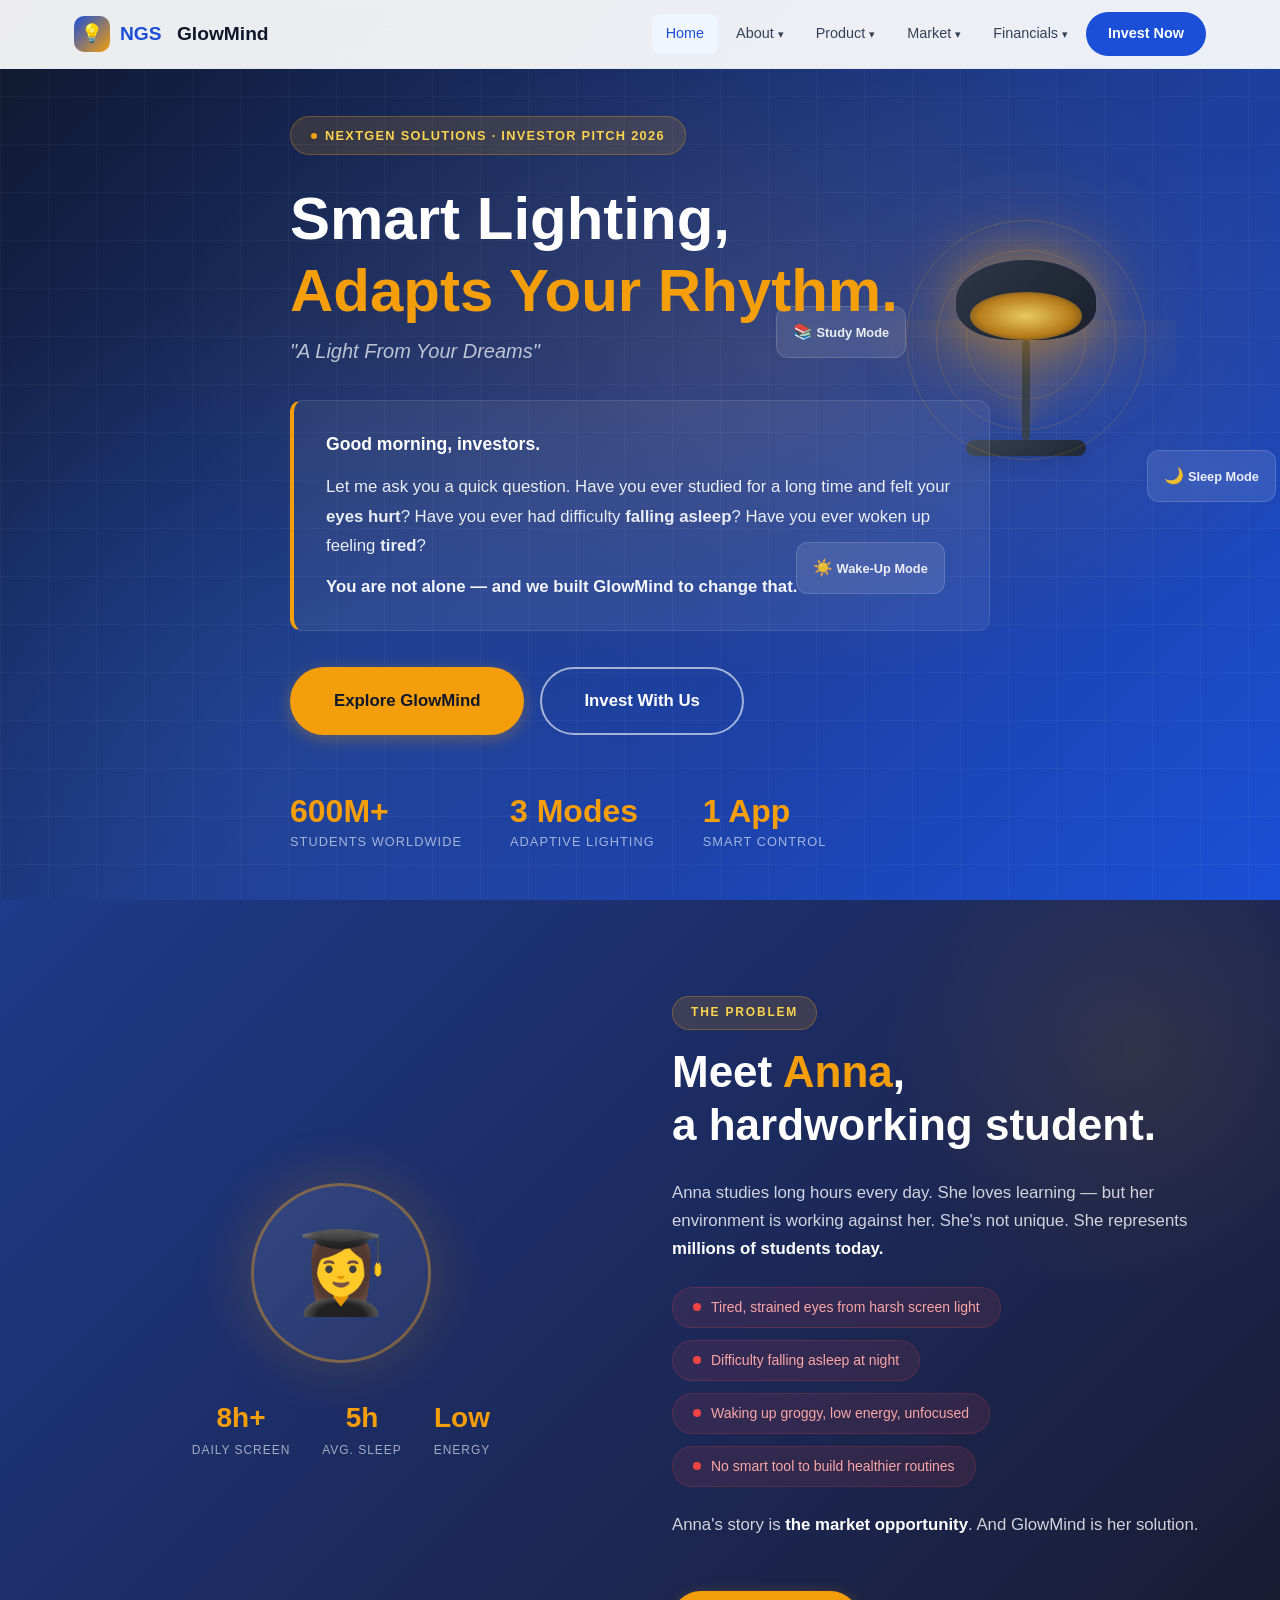
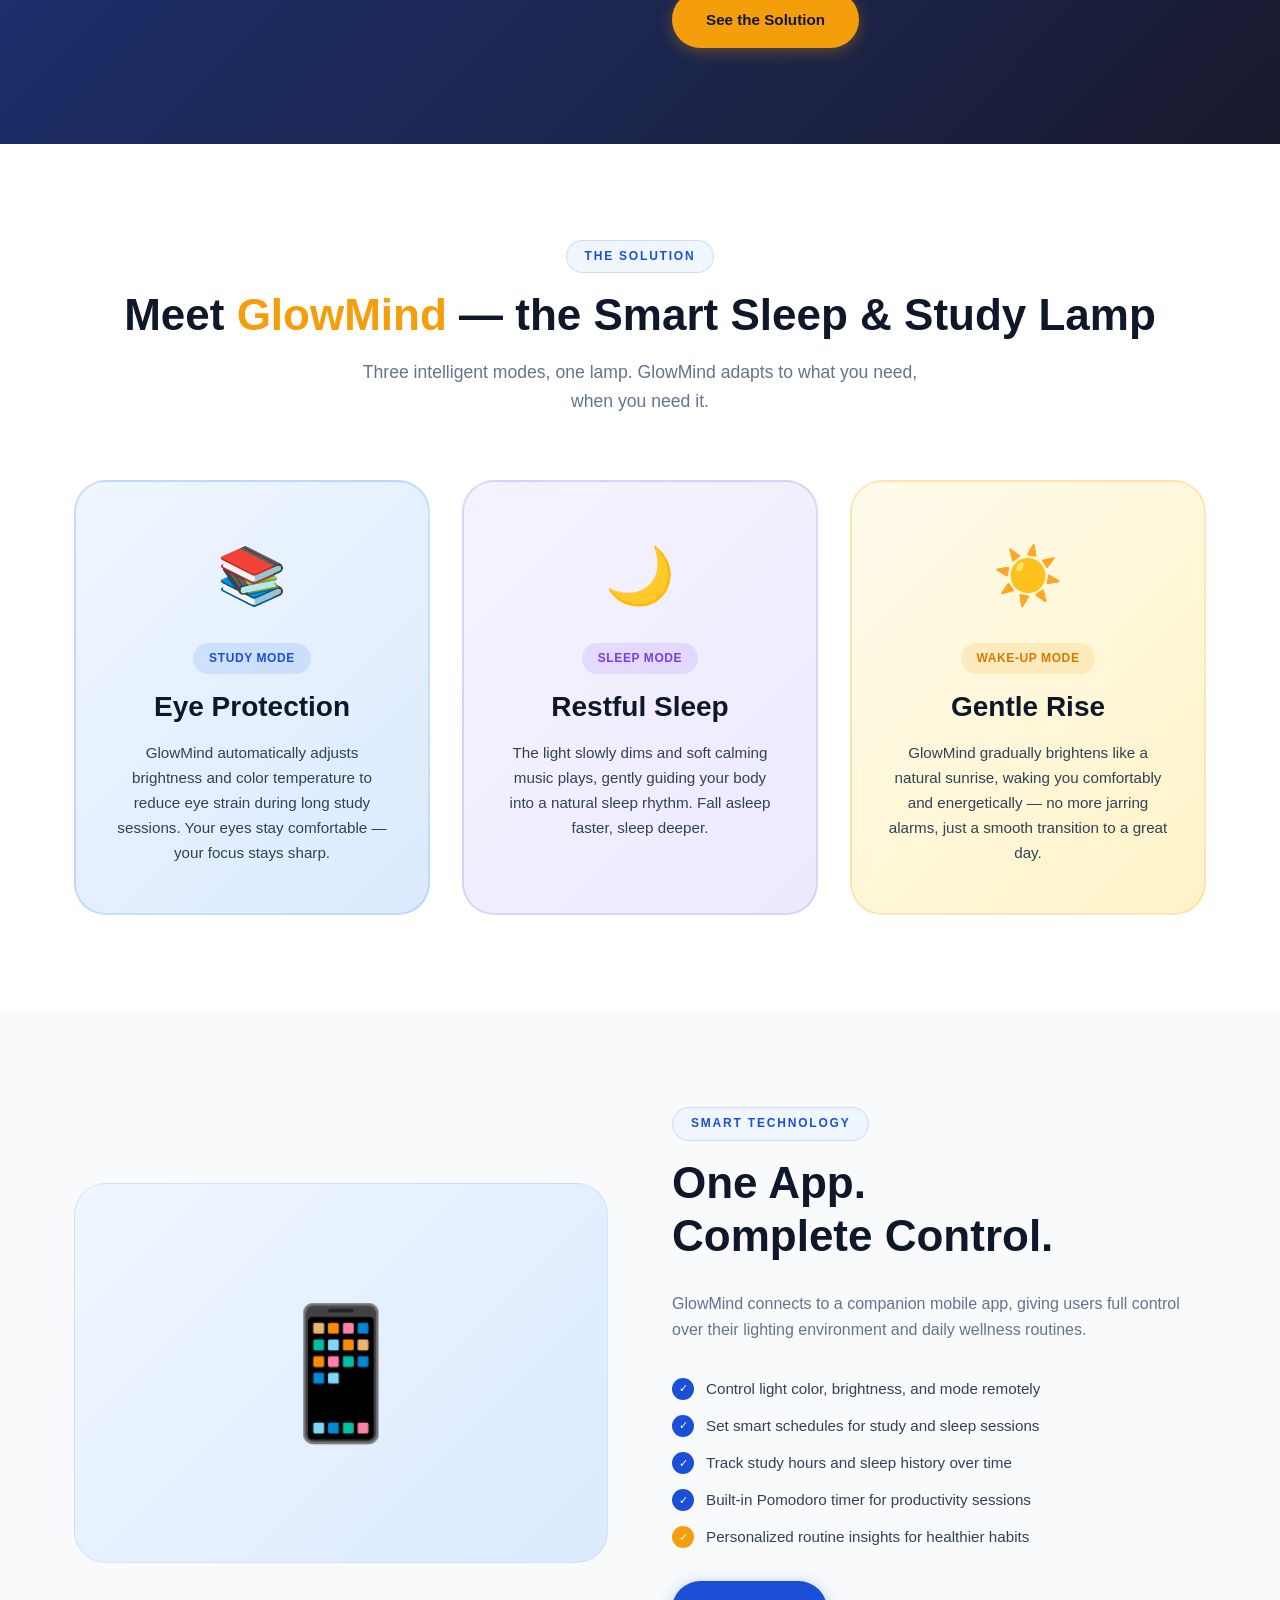
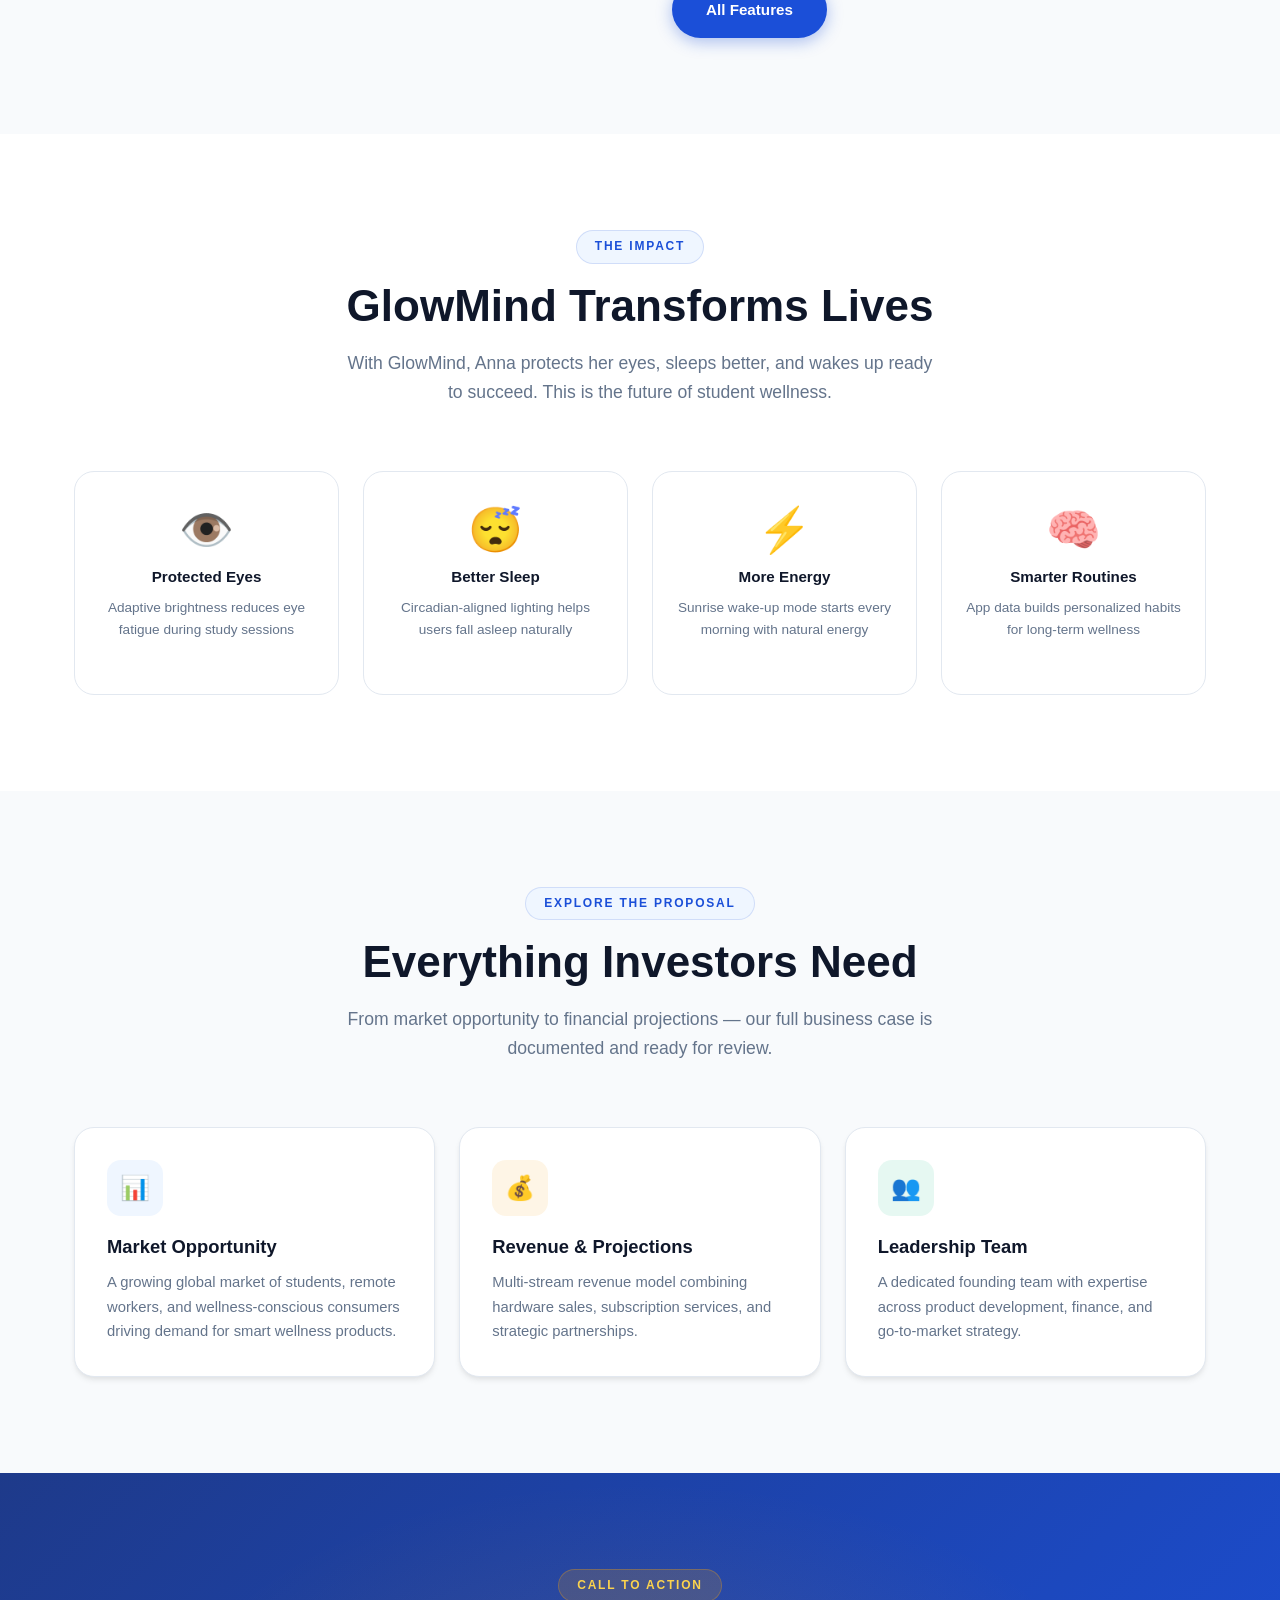
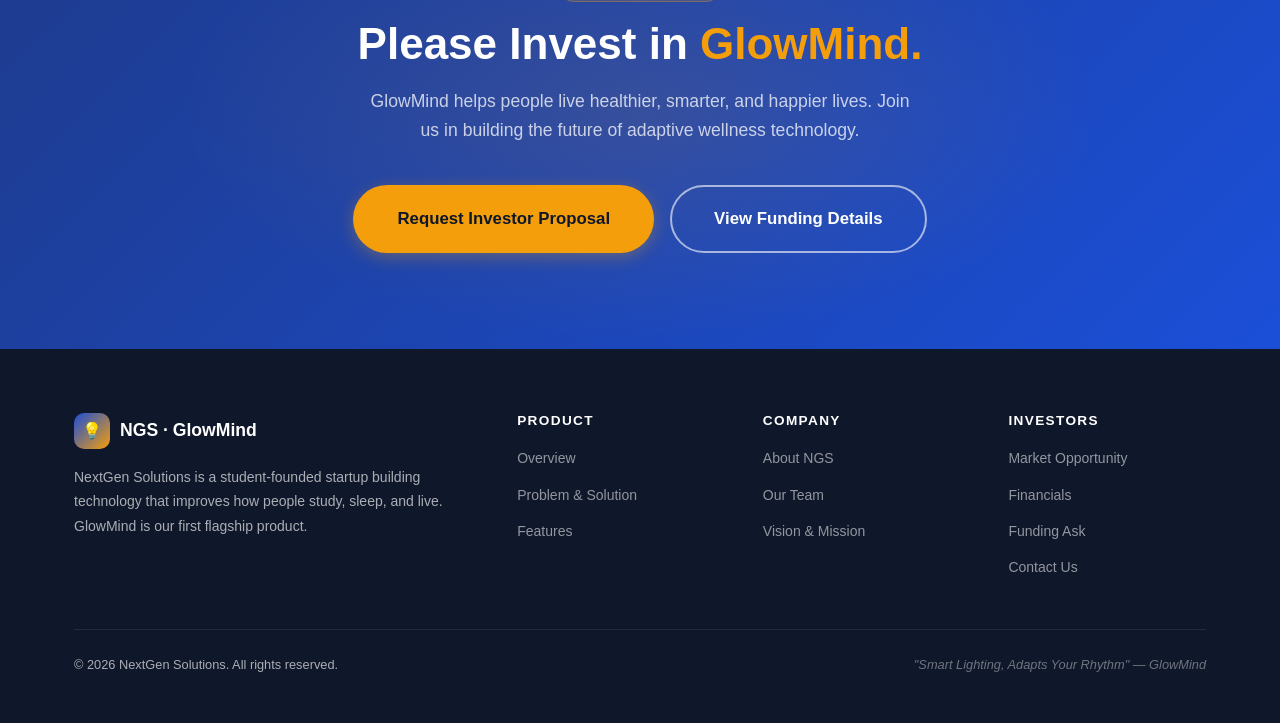
==== index.html @ 630b7460 "Initial commit: GlowMind investor proposal website Multi-page static website for NextGen Solutions' " ====
<!DOCTYPE html>
<html lang="en">
<head>
  <meta charset="UTF-8" />
  <meta name="viewport" content="width=device-width, initial-scale=1.0" />
  <title>GLOWMIND – Smart Sleep &amp; Study Lamp | NextGen Solutions</title>
  <meta name="description" content="GlowMind is an AI-adaptive smart lamp that protects eyes, improves sleep, and builds healthier daily routines. A NextGen Solutions product." />
  <link rel="stylesheet" href="assets/css/styles.css" />
</head>
<body>

<!-- ── NAVIGATION ── -->
<nav class="nav">
  <div class="nav-inner">
    <a href="index.html" class="nav-logo">
      <div class="logo-icon">💡</div>
      <span>NGS</span> &nbsp;GlowMind
    </a>
    <ul class="nav-menu">
      <li class="nav-item"><a href="index.html" class="nav-link active">Home</a></li>
      <li class="nav-item">
        <a href="about.html" class="nav-link" data-dropdown="true">About <span class="chevron">▾</span></a>
        <div class="dropdown">
          <a href="about.html">Company Overview</a>
          <a href="about/team.html">Our Team</a>
          <a href="about/vision-mission.html">Vision &amp; Mission</a>
        </div>
      </li>
      <li class="nav-item">
        <a href="product.html" class="nav-link" data-dropdown="true">Product <span class="chevron">▾</span></a>
        <div class="dropdown">
          <a href="product.html">Product Overview</a>
          <a href="product/problem-solution.html">Problem &amp; Solution</a>
          <a href="product/features.html">Features</a>
        </div>
      </li>
      <li class="nav-item">
        <a href="market.html" class="nav-link" data-dropdown="true">Market <span class="chevron">▾</span></a>
        <div class="dropdown">
          <a href="market.html">Market Opportunity</a>
          <a href="market/customers.html">Target Customers</a>
          <a href="market/competition.html">Competition</a>
        </div>
      </li>
      <li class="nav-item">
        <a href="financials.html" class="nav-link" data-dropdown="true">Financials <span class="chevron">▾</span></a>
        <div class="dropdown">
          <a href="financials.html">Revenue &amp; Projections</a>
          <a href="financials/traction.html">Traction</a>
          <a href="financials/funding.html">Funding Ask</a>
        </div>
      </li>
      <li class="nav-item"><a href="contact.html" class="nav-link nav-cta">Invest Now</a></li>
    </ul>
    <div class="nav-toggle" aria-label="Toggle menu">
      <span></span><span></span><span></span>
    </div>
  </div>
</nav>

<!-- ── HERO ── -->
<section class="hero">
  <div class="hero-grid"></div>
  <div class="container hero-inner">
    <div class="hero-content">
      <div class="hero-eyebrow">
        <span class="dot"></span>
        NextGen Solutions · Investor Pitch 2026
      </div>
      <h1>Smart Lighting,<br /><span class="tagline-accent">Adapts Your Rhythm.</span></h1>
      <p class="tagline">"A Light From Your Dreams"</p>

      <div class="hero-speech animate-fade-up delay-1">
        <p class="question">Good morning, investors.</p>
        <p>Let me ask you a quick question. Have you ever studied for a long time and felt your <strong>eyes hurt</strong>? Have you ever had difficulty <strong>falling asleep</strong>? Have you ever woken up feeling <strong>tired</strong>?</p>
        <p style="margin-bottom:0;font-weight:600;color:rgba(255,255,255,.95);">You are not alone — and we built GlowMind to change that.</p>
      </div>

      <div class="hero-cta animate-fade-up delay-2">
        <a href="product.html" class="btn btn-accent btn-lg">Explore GlowMind</a>
        <a href="contact.html" class="btn btn-outline-white btn-lg">Invest With Us</a>
      </div>

      <div class="hero-stats animate-fade-up delay-3">
        <div class="hero-stat">
          <div class="number" data-count="600" data-suffix="M+">0</div>
          <div class="label">Students Worldwide</div>
        </div>
        <div class="hero-stat">
          <div class="number" data-count="3" data-suffix=" Modes">0</div>
          <div class="label">Adaptive Lighting</div>
        </div>
        <div class="hero-stat">
          <div class="number" data-count="1" data-suffix=" App">0</div>
          <div class="label">Smart Control</div>
        </div>
      </div>
    </div>
  </div>

  <!-- Lamp Visual -->
  <div class="hero-lamp">
    <div class="lamp-visual">
      <div class="lamp-rings">
        <div class="ring"></div>
        <div class="ring"></div>
        <div class="ring"></div>
      </div>
      <div class="lamp-head"></div>
      <div class="lamp-glow"></div>
      <div class="lamp-arm"></div>
      <div class="lamp-base"></div>
    </div>
    <div class="lamp-badge b1"><span class="icon">📚</span> Study Mode</div>
    <div class="lamp-badge b2"><span class="icon">🌙</span> Sleep Mode</div>
    <div class="lamp-badge b3"><span class="icon">☀️</span> Wake-Up Mode</div>
  </div>
</section>

<!-- ── MEET ANNA ── -->
<section class="anna-section">
  <div class="container">
    <div class="anna-grid">
      <div class="anna-avatar reveal">
        <div class="avatar-circle">👩‍🎓</div>
        <div class="avatar-stats">
          <div class="avatar-stat"><div class="val">8h+</div><div class="lbl">Daily Screen</div></div>
          <div class="avatar-stat"><div class="val">5h</div><div class="lbl">Avg. Sleep</div></div>
          <div class="avatar-stat"><div class="val">Low</div><div class="lbl">Energy</div></div>
        </div>
      </div>
      <div class="anna-story reveal delay-1">
        <div class="section-header" style="text-align:left;margin-bottom:28px;">
          <div class="eyebrow" style="background:rgba(245,158,11,.15);border-color:rgba(245,158,11,.3);color:#FCD34D;">The Problem</div>
          <h2 style="color:white;">Meet <span style="color:var(--accent)">Anna</span>,<br />a hardworking student.</h2>
        </div>
        <p>Anna studies long hours every day. She loves learning — but her environment is working against her. She's not unique. She represents <strong style="color:white;">millions of students today.</strong></p>
        <div class="anna-pain">
          <div class="pain-tag"><span class="dot"></span> Tired, strained eyes from harsh screen light</div>
          <div class="pain-tag"><span class="dot"></span> Difficulty falling asleep at night</div>
          <div class="pain-tag"><span class="dot"></span> Waking up groggy, low energy, unfocused</div>
          <div class="pain-tag"><span class="dot"></span> No smart tool to build healthier routines</div>
        </div>
        <p style="margin-top:20px;">Anna's story is <strong style="color:white;">the market opportunity</strong>. And GlowMind is her solution.</p>
        <a href="product/problem-solution.html" class="btn btn-accent mt-8">See the Solution</a>
      </div>
    </div>
  </div>
</section>

<!-- ── SOLUTION ── -->
<section class="section">
  <div class="container">
    <div class="section-header reveal">
      <div class="eyebrow">The Solution</div>
      <h2>Meet <span class="text-accent">GlowMind</span> — the Smart Sleep &amp; Study Lamp</h2>
      <p>Three intelligent modes, one lamp. GlowMind adapts to what you need, when you need it.</p>
    </div>
    <div class="modes-grid">
      <div class="mode-card study reveal">
        <span class="mode-icon">📚</span>
        <div class="mode-badge">Study Mode</div>
        <h3>Eye Protection</h3>
        <p>GlowMind automatically adjusts brightness and color temperature to reduce eye strain during long study sessions. Your eyes stay comfortable — your focus stays sharp.</p>
      </div>
      <div class="mode-card sleep reveal delay-1">
        <span class="mode-icon">🌙</span>
        <div class="mode-badge">Sleep Mode</div>
        <h3>Restful Sleep</h3>
        <p>The light slowly dims and soft calming music plays, gently guiding your body into a natural sleep rhythm. Fall asleep faster, sleep deeper.</p>
      </div>
      <div class="mode-card wakeup reveal delay-2">
        <span class="mode-icon">☀️</span>
        <div class="mode-badge">Wake-Up Mode</div>
        <h3>Gentle Rise</h3>
        <p>GlowMind gradually brightens like a natural sunrise, waking you comfortably and energetically — no more jarring alarms, just a smooth transition to a great day.</p>
      </div>
    </div>
  </div>
</section>

<!-- ── TECHNOLOGY ── -->
<section class="section section-alt">
  <div class="container">
    <div class="two-col">
      <div class="two-col-visual reveal">📱</div>
      <div class="two-col-content reveal delay-1">
        <div class="section-header" style="text-align:left;margin-bottom:28px;">
          <div class="eyebrow">Smart Technology</div>
          <h2>One App.<br />Complete Control.</h2>
        </div>
        <p>GlowMind connects to a companion mobile app, giving users full control over their lighting environment and daily wellness routines.</p>
        <div class="checklist mt-8">
          <div class="checklist-item"><div class="ci-icon">✓</div><span>Control light color, brightness, and mode remotely</span></div>
          <div class="checklist-item"><div class="ci-icon">✓</div><span>Set smart schedules for study and sleep sessions</span></div>
          <div class="checklist-item"><div class="ci-icon">✓</div><span>Track study hours and sleep history over time</span></div>
          <div class="checklist-item"><div class="ci-icon">✓</div><span>Built-in Pomodoro timer for productivity sessions</span></div>
          <div class="checklist-item accent"><div class="ci-icon">✓</div><span>Personalized routine insights for healthier habits</span></div>
        </div>
        <a href="product/features.html" class="btn btn-primary mt-8">All Features</a>
      </div>
    </div>
  </div>
</section>

<!-- ── IMPACT ── -->
<section class="section">
  <div class="container">
    <div class="section-header reveal">
      <div class="eyebrow">The Impact</div>
      <h2>GlowMind Transforms Lives</h2>
      <p>With GlowMind, Anna protects her eyes, sleeps better, and wakes up ready to succeed. This is the future of student wellness.</p>
    </div>
    <div class="stats-row">
      <div class="stat-box reveal">
        <div class="number accent">👁️</div>
        <div class="label" style="font-size:.95rem;font-weight:600;color:var(--dark);margin-top:12px;">Protected Eyes</div>
        <p style="font-size:.85rem;color:var(--text-light);margin-top:8px;">Adaptive brightness reduces eye fatigue during study sessions</p>
      </div>
      <div class="stat-box reveal delay-1">
        <div class="number accent">😴</div>
        <div class="label" style="font-size:.95rem;font-weight:600;color:var(--dark);margin-top:12px;">Better Sleep</div>
        <p style="font-size:.85rem;color:var(--text-light);margin-top:8px;">Circadian-aligned lighting helps users fall asleep naturally</p>
      </div>
      <div class="stat-box reveal delay-2">
        <div class="number accent">⚡</div>
        <div class="label" style="font-size:.95rem;font-weight:600;color:var(--dark);margin-top:12px;">More Energy</div>
        <p style="font-size:.85rem;color:var(--text-light);margin-top:8px;">Sunrise wake-up mode starts every morning with natural energy</p>
      </div>
      <div class="stat-box reveal delay-3">
        <div class="number accent">🧠</div>
        <div class="label" style="font-size:.95rem;font-weight:600;color:var(--dark);margin-top:12px;">Smarter Routines</div>
        <p style="font-size:.85rem;color:var(--text-light);margin-top:8px;">App data builds personalized habits for long-term wellness</p>
      </div>
    </div>
  </div>
</section>

<!-- ── QUICK LINKS ── -->
<section class="section section-alt">
  <div class="container">
    <div class="section-header reveal">
      <div class="eyebrow">Explore the Proposal</div>
      <h2>Everything Investors Need</h2>
      <p>From market opportunity to financial projections — our full business case is documented and ready for review.</p>
    </div>
    <div class="card-grid card-grid-3">
      <a href="market.html" class="card reveal" style="cursor:pointer;">
        <div class="card-icon blue">📊</div>
        <h3>Market Opportunity</h3>
        <p>A growing global market of students, remote workers, and wellness-conscious consumers driving demand for smart wellness products.</p>
      </a>
      <a href="financials.html" class="card reveal delay-1" style="cursor:pointer;">
        <div class="card-icon yellow">💰</div>
        <h3>Revenue &amp; Projections</h3>
        <p>Multi-stream revenue model combining hardware sales, subscription services, and strategic partnerships.</p>
      </a>
      <a href="about/team.html" class="card reveal delay-2" style="cursor:pointer;">
        <div class="card-icon green">👥</div>
        <h3>Leadership Team</h3>
        <p>A dedicated founding team with expertise across product development, finance, and go-to-market strategy.</p>
      </a>
    </div>
  </div>
</section>

<!-- ── CTA ── -->
<section class="cta-section">
  <div class="container">
    <div class="section-header" style="margin-bottom:40px;">
      <div class="eyebrow" style="background:rgba(245,158,11,.15);border-color:rgba(245,158,11,.3);color:#FCD34D;">Call to Action</div>
      <h2>Please Invest in <span style="color:var(--accent)">GlowMind.</span></h2>
      <p>GlowMind helps people live healthier, smarter, and happier lives. Join us in building the future of adaptive wellness technology.</p>
    </div>
    <div class="cta-buttons">
      <a href="contact.html" class="btn btn-accent btn-lg">Request Investor Proposal</a>
      <a href="financials/funding.html" class="btn btn-outline-white btn-lg">View Funding Details</a>
    </div>
  </div>
</section>

<!-- ── FOOTER ── -->
<footer class="footer">
  <div class="container">
    <div class="footer-grid">
      <div class="footer-brand">
        <div class="logo">
          <div class="logo-icon">💡</div>
          <div class="logo-text">NGS · GlowMind</div>
        </div>
        <p>NextGen Solutions is a student-founded startup building technology that improves how people study, sleep, and live. GlowMind is our first flagship product.</p>
      </div>
      <div class="footer-col">
        <h5>Product</h5>
        <ul>
          <li><a href="product.html">Overview</a></li>
          <li><a href="product/problem-solution.html">Problem &amp; Solution</a></li>
          <li><a href="product/features.html">Features</a></li>
        </ul>
      </div>
      <div class="footer-col">
        <h5>Company</h5>
        <ul>
          <li><a href="about.html">About NGS</a></li>
          <li><a href="about/team.html">Our Team</a></li>
          <li><a href="about/vision-mission.html">Vision &amp; Mission</a></li>
        </ul>
      </div>
      <div class="footer-col">
        <h5>Investors</h5>
        <ul>
          <li><a href="market.html">Market Opportunity</a></li>
          <li><a href="financials.html">Financials</a></li>
          <li><a href="financials/funding.html">Funding Ask</a></li>
          <li><a href="contact.html">Contact Us</a></li>
        </ul>
      </div>
    </div>
    <div class="footer-bottom">
      <p>&copy; 2026 NextGen Solutions. All rights reserved.</p>
      <p class="footer-tagline">"Smart Lighting, Adapts Your Rhythm" — GlowMind</p>
    </div>
  </div>
</footer>

<script src="assets/js/script.js"></script>
</body>
</html>
---- assets/css/styles.css ----
:root {
  --primary: #1B4FD8;
  --primary-light: #3B82F6;
  --primary-dark: #1e3a8a;
  --accent: #F59E0B;
  --accent-light: #FCD34D;
  --accent-dark: #D97706;
  --dark: #0F172A;
  --text: #334155;
  --text-light: #64748B;
  --bg: #F8FAFC;
  --bg-alt: #EFF6FF;
  --white: #FFFFFF;
  --border: #E2E8F0;
  --shadow: 0 4px 6px -1px rgba(0,0,0,.08), 0 2px 4px -1px rgba(0,0,0,.04);
  --shadow-md: 0 8px 16px -4px rgba(0,0,0,.1), 0 4px 8px -2px rgba(0,0,0,.06);
  --shadow-lg: 0 16px 32px -8px rgba(0,0,0,.12), 0 8px 16px -4px rgba(0,0,0,.06);
  --shadow-xl: 0 24px 48px -12px rgba(27,79,216,.25);
  --radius: 12px;
  --radius-lg: 20px;
  --radius-xl: 32px;
  --transition: all 0.3s cubic-bezier(0.4, 0, 0.2, 1);
}

*, *::before, *::after { margin: 0; padding: 0; box-sizing: border-box; }
html { scroll-behavior: smooth; font-size: 16px; }
body {
  font-family: -apple-system, BlinkMacSystemFont, 'Segoe UI', Roboto, Oxygen, Ubuntu, Cantarell, sans-serif;
  color: var(--text);
  background: var(--white);
  line-height: 1.65;
  overflow-x: hidden;
}

h1, h2, h3, h4, h5 { color: var(--dark); line-height: 1.2; font-weight: 700; }
h1 { font-size: clamp(2.2rem, 5vw, 3.75rem); }
h2 { font-size: clamp(1.75rem, 3.5vw, 2.75rem); }
h3 { font-size: clamp(1.25rem, 2.5vw, 1.75rem); }
h4 { font-size: 1.15rem; font-weight: 600; }
p { margin-bottom: 1rem; }
a { text-decoration: none; color: var(--primary); transition: var(--transition); }
a:hover { color: var(--accent-dark); }
img { max-width: 100%; display: block; }
ul { list-style: none; }

/* ── UTILITIES ── */
.container { max-width: 1180px; margin: 0 auto; padding: 0 24px; }
.section { padding: 96px 0; }
.section-sm { padding: 64px 0; }
.section-alt { background: var(--bg); }
.section-dark { background: var(--primary-dark); color: var(--white); }
.section-dark h2, .section-dark h3, .section-dark h4 { color: var(--white); }
.section-dark p { color: rgba(255,255,255,.8); }
.text-center { text-align: center; }
.text-primary { color: var(--primary); }
.text-accent { color: var(--accent); }
.text-white { color: var(--white) !important; }
.mb-0 { margin-bottom: 0 !important; }
.mb-2 { margin-bottom: .5rem; }
.mb-4 { margin-bottom: 1rem; }
.mb-8 { margin-bottom: 2rem; }
.mt-4 { margin-top: 1rem; }
.mt-8 { margin-top: 2rem; }
.font-bold { font-weight: 700; }
.highlight { color: var(--accent); font-weight: 700; }
.highlight-primary { color: var(--primary); font-weight: 700; }

/* ── SECTION HEADER ── */
.section-header { text-align: center; margin-bottom: 64px; }
.section-header .eyebrow {
  display: inline-block;
  font-size: .75rem;
  font-weight: 700;
  letter-spacing: .15em;
  text-transform: uppercase;
  color: var(--primary);
  background: var(--bg-alt);
  border: 1px solid rgba(27,79,216,.15);
  padding: 6px 18px;
  border-radius: 100px;
  margin-bottom: 16px;
}
.section-header h2 { margin-bottom: 16px; }
.section-header p { font-size: 1.1rem; color: var(--text-light); max-width: 600px; margin: 0 auto; }

/* ── NAV ── */
.nav {
  position: fixed; top: 0; left: 0; right: 0; z-index: 1000;
  background: rgba(255,255,255,.92);
  backdrop-filter: blur(16px);
  -webkit-backdrop-filter: blur(16px);
  border-bottom: 1px solid var(--border);
  transition: var(--transition);
}
.nav.scrolled { box-shadow: var(--shadow-md); }
.nav-inner {
  display: flex;
  align-items: center;
  justify-content: space-between;
  height: 68px;
  max-width: 1180px;
  margin: 0 auto;
  padding: 0 24px;
}
.nav-logo {
  display: flex;
  align-items: center;
  gap: 10px;
  font-weight: 800;
  font-size: 1.2rem;
  color: var(--dark);
}
.nav-logo .logo-icon {
  width: 36px; height: 36px;
  background: linear-gradient(135deg, var(--primary) 0%, var(--accent) 100%);
  border-radius: 10px;
  display: flex; align-items: center; justify-content: center;
  font-size: 1.1rem;
  color: white;
}
.nav-logo span { color: var(--primary); }
.nav-menu { display: flex; align-items: center; gap: 4px; }
.nav-item { position: relative; }
.nav-link {
  display: flex; align-items: center; gap: 4px;
  padding: 8px 14px;
  border-radius: 8px;
  font-size: .9rem;
  font-weight: 500;
  color: var(--text);
  transition: var(--transition);
  white-space: nowrap;
}
.nav-link:hover, .nav-link.active { background: var(--bg-alt); color: var(--primary); }
.nav-link .chevron { font-size: .7rem; transition: var(--transition); }
.nav-item:hover .chevron { transform: rotate(180deg); }
.dropdown {
  position: absolute;
  top: calc(100% + 8px);
  left: 0;
  background: var(--white);
  border: 1px solid var(--border);
  border-radius: var(--radius);
  box-shadow: var(--shadow-lg);
  min-width: 200px;
  opacity: 0;
  visibility: hidden;
  transform: translateY(-8px);
  transition: var(--transition);
  overflow: hidden;
}
.nav-item:hover .dropdown { opacity: 1; visibility: visible; transform: translateY(0); }
.dropdown a {
  display: block;
  padding: 11px 18px;
  font-size: .875rem;
  font-weight: 500;
  color: var(--text);
  border-bottom: 1px solid var(--border);
  transition: var(--transition);
}
.dropdown a:last-child { border-bottom: none; }
.dropdown a:hover { background: var(--bg-alt); color: var(--primary); padding-left: 24px; }
.nav-cta {
  background: var(--primary);
  color: var(--white) !important;
  border-radius: 100px;
  padding: 10px 22px !important;
  font-weight: 600 !important;
}
.nav-cta:hover { background: var(--primary-dark) !important; color: var(--white) !important; }
.nav-toggle { display: none; flex-direction: column; gap: 5px; cursor: pointer; padding: 4px; }
.nav-toggle span { display: block; width: 24px; height: 2px; background: var(--dark); border-radius: 2px; transition: var(--transition); }

/* ── BUTTONS ── */
.btn {
  display: inline-flex; align-items: center; gap: 8px;
  padding: 14px 32px;
  border-radius: 100px;
  font-size: .95rem;
  font-weight: 600;
  cursor: pointer;
  border: 2px solid transparent;
  transition: var(--transition);
  white-space: nowrap;
}
.btn-primary {
  background: var(--primary); color: var(--white);
  box-shadow: 0 4px 16px rgba(27,79,216,.35);
}
.btn-primary:hover { background: var(--primary-dark); color: var(--white); transform: translateY(-2px); box-shadow: 0 8px 24px rgba(27,79,216,.45); }
.btn-accent {
  background: var(--accent); color: var(--dark);
  box-shadow: 0 4px 16px rgba(245,158,11,.3);
}
.btn-accent:hover { background: var(--accent-dark); color: var(--white); transform: translateY(-2px); box-shadow: 0 8px 24px rgba(245,158,11,.4); }
.btn-outline {
  background: transparent; color: var(--primary);
  border-color: var(--primary);
}
.btn-outline:hover { background: var(--primary); color: var(--white); transform: translateY(-2px); }
.btn-outline-white {
  background: transparent; color: var(--white);
  border-color: rgba(255,255,255,.6);
}
.btn-outline-white:hover { background: rgba(255,255,255,.1); color: var(--white); border-color: var(--white); }
.btn-lg { padding: 18px 42px; font-size: 1.05rem; }
.btn-sm { padding: 10px 22px; font-size: .85rem; }

/* ── HERO ── */
.hero {
  min-height: 100vh;
  display: flex; align-items: center;
  background: linear-gradient(135deg, #0F172A 0%, #1e3a8a 50%, #1B4FD8 100%);
  position: relative;
  overflow: hidden;
  padding-top: 68px;
}
.hero::before {
  content: '';
  position: absolute; inset: 0;
  background: radial-gradient(ellipse 80% 60% at 60% 40%, rgba(245,158,11,.12) 0%, transparent 60%),
              radial-gradient(ellipse 60% 80% at 20% 80%, rgba(59,130,246,.15) 0%, transparent 60%);
}
.hero-grid { position: absolute; inset: 0; background-image: linear-gradient(rgba(255,255,255,.03) 1px, transparent 1px), linear-gradient(90deg, rgba(255,255,255,.03) 1px, transparent 1px); background-size: 48px 48px; }
.hero-inner { position: relative; z-index: 2; }
.hero-content { max-width: 700px; }
.hero-eyebrow {
  display: inline-flex; align-items: center; gap: 8px;
  background: rgba(245,158,11,.15);
  border: 1px solid rgba(245,158,11,.3);
  color: var(--accent-light);
  padding: 8px 20px;
  border-radius: 100px;
  font-size: .8rem;
  font-weight: 700;
  letter-spacing: .1em;
  text-transform: uppercase;
  margin-bottom: 28px;
}
.hero-eyebrow .dot { width: 6px; height: 6px; background: var(--accent); border-radius: 50%; animation: pulse 2s infinite; }
.hero h1 { color: var(--white); margin-bottom: 8px; }
.hero h1 .tagline-accent { color: var(--accent); }
.hero .tagline { font-size: clamp(1rem, 2vw, 1.25rem); color: rgba(255,255,255,.7); margin-bottom: 32px; font-style: italic; }
.hero-speech {
  background: rgba(255,255,255,.06);
  border: 1px solid rgba(255,255,255,.1);
  border-left: 4px solid var(--accent);
  border-radius: var(--radius);
  padding: 28px 32px;
  margin-bottom: 36px;
}
.hero-speech p {
  color: rgba(255,255,255,.9);
  font-size: 1.05rem;
  margin-bottom: 12px;
  line-height: 1.75;
}
.hero-speech p:last-child { margin-bottom: 0; }
.hero-speech .question { font-size: 1.1rem; font-weight: 600; color: var(--white); }
.hero-cta { display: flex; gap: 16px; flex-wrap: wrap; margin-bottom: 60px; }
.hero-stats { display: flex; gap: 48px; flex-wrap: wrap; }
.hero-stat { }
.hero-stat .number { font-size: 2rem; font-weight: 800; color: var(--accent); line-height: 1; }
.hero-stat .label { font-size: .8rem; color: rgba(255,255,255,.6); text-transform: uppercase; letter-spacing: .08em; margin-top: 4px; }
.hero-lamp {
  position: absolute; right: 5%; top: 50%; transform: translateY(-50%);
  width: 380px; height: 480px;
  display: flex; align-items: center; justify-content: center;
}
.lamp-visual {
  position: relative;
  width: 220px; height: 380px;
  display: flex; flex-direction: column; align-items: center;
}
.lamp-head {
  width: 140px; height: 80px;
  background: linear-gradient(135deg, #2d3748 0%, #1a202c 100%);
  border-radius: 50% 50% 40% 40%;
  position: relative;
  box-shadow: 0 0 60px rgba(245,158,11,.6), 0 0 120px rgba(245,158,11,.3);
  z-index: 2;
  overflow: hidden;
}
.lamp-head::after {
  content: '';
  position: absolute; bottom: 0; left: 50%; transform: translateX(-50%);
  width: 80%; height: 60%;
  background: radial-gradient(ellipse, rgba(255,220,100,.9) 0%, rgba(245,158,11,.7) 60%, transparent 100%);
  border-radius: 50%;
}
.lamp-glow {
  position: absolute; top: 60px; left: 50%; transform: translateX(-50%);
  width: 300px; height: 220px;
  background: conic-gradient(from 180deg, transparent 30%, rgba(245,158,11,.15) 50%, transparent 70%);
  border-radius: 0 0 50% 50%;
}
.lamp-arm {
  width: 8px; height: 100px;
  background: linear-gradient(to bottom, #2d3748, #374151);
  border-radius: 4px;
  z-index: 1;
}
.lamp-base {
  width: 120px; height: 16px;
  background: linear-gradient(135deg, #374151, #1f2937);
  border-radius: 8px;
  box-shadow: var(--shadow-md);
}
.lamp-rings {
  position: absolute; top: -20px; left: 50%; transform: translateX(-50%);
  width: 200px; height: 200px;
}
.ring {
  position: absolute; top: 50%; left: 50%;
  border-radius: 50%;
  border: 1px solid rgba(245,158,11,.2);
  transform: translate(-50%, -50%);
  animation: ring-pulse 3s ease-in-out infinite;
}
.ring:nth-child(1) { width: 120px; height: 120px; animation-delay: 0s; }
.ring:nth-child(2) { width: 180px; height: 180px; animation-delay: .6s; }
.ring:nth-child(3) { width: 240px; height: 240px; animation-delay: 1.2s; }
.lamp-badge {
  position: absolute;
  background: rgba(255,255,255,.1);
  backdrop-filter: blur(8px);
  border: 1px solid rgba(255,255,255,.15);
  border-radius: var(--radius);
  padding: 12px 16px;
  font-size: .8rem;
  color: rgba(255,255,255,.9);
  font-weight: 600;
  white-space: nowrap;
}
.lamp-badge.b1 { top: 20%; left: -60px; }
.lamp-badge.b2 { top: 50%; right: -60px; }
.lamp-badge.b3 { bottom: 20%; left: -40px; }
.lamp-badge .icon { font-size: 1rem; }

/* ── PAGE HERO (subpages) ── */
.page-hero {
  background: linear-gradient(135deg, var(--primary-dark) 0%, var(--primary) 100%);
  padding: 120px 0 80px;
  position: relative;
  overflow: hidden;
}
.page-hero::before {
  content: '';
  position: absolute; inset: 0;
  background: radial-gradient(ellipse 60% 80% at 80% 20%, rgba(245,158,11,.1) 0%, transparent 60%);
}
.page-hero-inner { position: relative; z-index: 2; }
.page-hero .eyebrow {
  display: inline-flex; align-items: center; gap: 8px;
  background: rgba(245,158,11,.15);
  border: 1px solid rgba(245,158,11,.3);
  color: var(--accent-light);
  padding: 6px 18px; border-radius: 100px;
  font-size: .75rem; font-weight: 700; letter-spacing: .1em;
  text-transform: uppercase; margin-bottom: 20px;
}
.page-hero h1 { color: var(--white); margin-bottom: 16px; }
.page-hero p { font-size: 1.15rem; color: rgba(255,255,255,.75); max-width: 620px; margin-bottom: 0; }
.breadcrumb { display: flex; align-items: center; gap: 8px; margin-bottom: 24px; font-size: .85rem; }
.breadcrumb a { color: rgba(255,255,255,.6); }
.breadcrumb a:hover { color: var(--accent); }
.breadcrumb span { color: rgba(255,255,255,.4); }
.breadcrumb .current { color: var(--white); font-weight: 600; }

/* ── CARDS ── */
.card {
  background: var(--white);
  border: 1px solid var(--border);
  border-radius: var(--radius-lg);
  padding: 32px;
  transition: var(--transition);
  box-shadow: var(--shadow);
}
.card:hover { transform: translateY(-4px); box-shadow: var(--shadow-lg); border-color: rgba(27,79,216,.15); }
.card-icon {
  width: 56px; height: 56px;
  border-radius: 14px;
  display: flex; align-items: center; justify-content: center;
  font-size: 1.5rem;
  margin-bottom: 20px;
}
.card-icon.blue { background: var(--bg-alt); }
.card-icon.yellow { background: rgba(245,158,11,.1); }
.card-icon.green { background: rgba(16,185,129,.1); }
.card-icon.purple { background: rgba(139,92,246,.1); }
.card h3 { margin-bottom: 12px; font-size: 1.15rem; }
.card p { color: var(--text-light); font-size: .925rem; margin-bottom: 0; }
.card-grid { display: grid; gap: 24px; }
.card-grid-2 { grid-template-columns: repeat(2, 1fr); }
.card-grid-3 { grid-template-columns: repeat(3, 1fr); }
.card-grid-4 { grid-template-columns: repeat(4, 1fr); }

/* ── FEATURE CARDS ── */
.feature-card {
  background: var(--white);
  border: 1px solid var(--border);
  border-radius: var(--radius-lg);
  padding: 36px 28px;
  text-align: center;
  transition: var(--transition);
  position: relative;
  overflow: hidden;
}
.feature-card::before {
  content: '';
  position: absolute; top: 0; left: 0; right: 0;
  height: 4px;
  background: linear-gradient(90deg, var(--primary), var(--accent));
  transform: scaleX(0); transform-origin: left;
  transition: transform .4s ease;
}
.feature-card:hover::before { transform: scaleX(1); }
.feature-card:hover { transform: translateY(-6px); box-shadow: var(--shadow-xl); }
.feature-card .icon { font-size: 2.5rem; margin-bottom: 20px; display: block; }
.feature-card h3 { font-size: 1.1rem; margin-bottom: 12px; }
.feature-card p { font-size: .9rem; color: var(--text-light); margin-bottom: 0; }

/* ── MODES SECTION ── */
.modes-grid { display: grid; grid-template-columns: repeat(3, 1fr); gap: 32px; }
.mode-card {
  border-radius: var(--radius-xl);
  padding: 48px 36px;
  text-align: center;
  position: relative;
  overflow: hidden;
  transition: var(--transition);
}
.mode-card:hover { transform: translateY(-8px); box-shadow: var(--shadow-xl); }
.mode-card.study { background: linear-gradient(135deg, #EFF6FF 0%, #DBEAFE 100%); border: 2px solid rgba(59,130,246,.2); }
.mode-card.sleep { background: linear-gradient(135deg, #F5F3FF 0%, #EDE9FE 100%); border: 2px solid rgba(139,92,246,.2); }
.mode-card.wakeup { background: linear-gradient(135deg, #FFFBEB 0%, #FEF3C7 100%); border: 2px solid rgba(245,158,11,.2); }
.mode-icon { font-size: 3.5rem; margin-bottom: 20px; display: block; }
.mode-card h3 { margin-bottom: 16px; }
.mode-card p { font-size: .95rem; color: var(--text); margin-bottom: 0; }
.mode-badge {
  display: inline-block;
  padding: 6px 16px;
  border-radius: 100px;
  font-size: .75rem;
  font-weight: 700;
  letter-spacing: .05em;
  text-transform: uppercase;
  margin-bottom: 16px;
}
.study .mode-badge { background: rgba(59,130,246,.15); color: #1d4ed8; }
.sleep .mode-badge { background: rgba(139,92,246,.15); color: #7c3aed; }
.wakeup .mode-badge { background: rgba(245,158,11,.15); color: #d97706; }

/* ── PROBLEM-SOLUTION ── */
.problem-grid { display: grid; grid-template-columns: 1fr 1fr; gap: 48px; align-items: start; }
.problem-list { display: flex; flex-direction: column; gap: 16px; }
.problem-item {
  display: flex; align-items: flex-start; gap: 16px;
  background: var(--white);
  border: 1px solid var(--border);
  border-left: 4px solid #EF4444;
  border-radius: var(--radius);
  padding: 20px 24px;
  transition: var(--transition);
}
.problem-item:hover { box-shadow: var(--shadow-md); }
.problem-item .pi-icon { font-size: 1.5rem; flex-shrink: 0; }
.problem-item .pi-content h4 { margin-bottom: 6px; font-size: 1rem; }
.problem-item .pi-content p { font-size: .875rem; color: var(--text-light); margin-bottom: 0; }
.solution-list { display: flex; flex-direction: column; gap: 16px; }
.solution-item {
  display: flex; align-items: flex-start; gap: 16px;
  background: var(--white);
  border: 1px solid var(--border);
  border-left: 4px solid #10B981;
  border-radius: var(--radius);
  padding: 20px 24px;
  transition: var(--transition);
}
.solution-item:hover { box-shadow: var(--shadow-md); }
.solution-item .si-icon { font-size: 1.5rem; flex-shrink: 0; }
.solution-item .si-content h4 { margin-bottom: 6px; font-size: 1rem; }
.solution-item .si-content p { font-size: .875rem; color: var(--text-light); margin-bottom: 0; }

/* ── ANNA STORY ── */
.anna-section { background: linear-gradient(135deg, var(--primary-dark) 0%, #1a1a2e 100%); padding: 96px 0; position: relative; overflow: hidden; }
.anna-section::before { content: ''; position: absolute; top: -100px; right: -100px; width: 500px; height: 500px; background: radial-gradient(circle, rgba(245,158,11,.1) 0%, transparent 70%); }
.anna-grid { display: grid; grid-template-columns: 1fr 1fr; gap: 64px; align-items: center; }
.anna-avatar {
  display: flex; flex-direction: column; align-items: center; gap: 32px;
}
.avatar-circle {
  width: 180px; height: 180px;
  border-radius: 50%;
  background: linear-gradient(135deg, rgba(255,255,255,.1) 0%, rgba(255,255,255,.05) 100%);
  border: 3px solid rgba(245,158,11,.4);
  display: flex; align-items: center; justify-content: center;
  font-size: 5rem;
  position: relative;
  box-shadow: 0 0 60px rgba(245,158,11,.2);
}
.avatar-stats { display: flex; gap: 32px; }
.avatar-stat { text-align: center; }
.avatar-stat .val { font-size: 1.75rem; font-weight: 800; color: var(--accent); }
.avatar-stat .lbl { font-size: .75rem; color: rgba(255,255,255,.6); text-transform: uppercase; letter-spacing: .08em; }
.anna-story h2 { color: var(--white); margin-bottom: 24px; }
.anna-story p { color: rgba(255,255,255,.8); font-size: 1.05rem; margin-bottom: 20px; }
.anna-pain { display: flex; flex-direction: column; gap: 12px; margin: 24px 0; }
.pain-tag {
  display: inline-flex; align-items: center; gap: 10px;
  background: rgba(239,68,68,.1);
  border: 1px solid rgba(239,68,68,.2);
  border-radius: 100px;
  padding: 8px 20px;
  font-size: .875rem;
  color: #FCA5A5;
  font-weight: 500;
  width: fit-content;
}
.pain-tag .dot { width: 8px; height: 8px; background: #EF4444; border-radius: 50%; }

/* ── STATS / IMPACT ── */
.stats-row { display: grid; grid-template-columns: repeat(4, 1fr); gap: 24px; }
.stat-box {
  text-align: center;
  background: var(--white);
  border: 1px solid var(--border);
  border-radius: var(--radius-lg);
  padding: 36px 24px;
  transition: var(--transition);
}
.stat-box:hover { transform: translateY(-4px); box-shadow: var(--shadow-lg); }
.stat-box .number { font-size: 2.75rem; font-weight: 800; color: var(--primary); line-height: 1; margin-bottom: 8px; }
.stat-box .number.accent { color: var(--accent); }
.stat-box .label { font-size: .875rem; color: var(--text-light); font-weight: 500; }

/* ── TEAM ── */
.team-grid { display: grid; grid-template-columns: repeat(4, 1fr); gap: 28px; }
.team-card {
  background: var(--white);
  border: 1px solid var(--border);
  border-radius: var(--radius-lg);
  padding: 32px 24px;
  text-align: center;
  transition: var(--transition);
}
.team-card:hover { transform: translateY(-6px); box-shadow: var(--shadow-xl); border-color: rgba(27,79,216,.15); }
.team-avatar {
  width: 100px; height: 100px;
  border-radius: 50%;
  background: linear-gradient(135deg, var(--primary) 0%, var(--accent) 100%);
  display: flex; align-items: center; justify-content: center;
  font-size: 2.5rem;
  margin: 0 auto 20px;
  color: white;
  box-shadow: 0 8px 24px rgba(27,79,216,.3);
}
.team-card h3 { font-size: 1.1rem; margin-bottom: 6px; }
.team-card .role { font-size: .85rem; font-weight: 600; color: var(--primary); text-transform: uppercase; letter-spacing: .06em; margin-bottom: 12px; }
.team-card p { font-size: .875rem; color: var(--text-light); margin-bottom: 0; }

/* ── MARKET CHART ── */
.chart-container { background: var(--white); border: 1px solid var(--border); border-radius: var(--radius-lg); padding: 40px; }
.chart-title { font-size: 1rem; font-weight: 600; color: var(--text-light); margin-bottom: 32px; text-align: center; }
.bar-chart { display: flex; align-items: flex-end; gap: 16px; height: 220px; padding: 0 16px; }
.bar-group { flex: 1; display: flex; flex-direction: column; align-items: center; gap: 8px; }
.bar {
  width: 100%; border-radius: 8px 8px 0 0;
  position: relative; display: flex; align-items: flex-end; justify-content: center; padding-bottom: 8px;
  transition: opacity .3s;
  cursor: default;
}
.bar:hover { opacity: .85; }
.bar span { font-size: .75rem; font-weight: 700; color: white; }
.bar.primary { background: linear-gradient(to top, var(--primary-dark), var(--primary)); }
.bar.accent { background: linear-gradient(to top, var(--accent-dark), var(--accent)); }
.bar-label { font-size: .8rem; font-weight: 600; color: var(--text-light); }
.chart-legend { display: flex; justify-content: center; gap: 32px; margin-top: 24px; }
.legend-item { display: flex; align-items: center; gap: 8px; font-size: .85rem; color: var(--text-light); }
.legend-dot { width: 12px; height: 12px; border-radius: 3px; }

/* ── COMPARISON TABLE ── */
.compare-table { width: 100%; border-collapse: collapse; }
.compare-table th, .compare-table td { padding: 16px 20px; text-align: left; border-bottom: 1px solid var(--border); font-size: .9rem; }
.compare-table th { background: var(--bg); font-weight: 700; font-size: .8rem; text-transform: uppercase; letter-spacing: .06em; color: var(--text-light); }
.compare-table tr:hover td { background: var(--bg-alt); }
.compare-table .feature-col { font-weight: 600; color: var(--dark); }
.compare-table .check { color: #10B981; font-size: 1.1rem; font-weight: 700; }
.compare-table .cross { color: #EF4444; font-size: 1.1rem; }
.compare-table .partial { color: var(--accent); font-size: 1rem; }
.compare-table .highlight-col { background: rgba(27,79,216,.04) !important; }
.compare-table th.highlight-col { background: var(--primary) !important; color: var(--white) !important; }

/* ── REVENUE MODEL ── */
.revenue-grid { display: grid; grid-template-columns: repeat(3, 1fr); gap: 24px; }
.revenue-card {
  background: var(--white);
  border: 1px solid var(--border);
  border-radius: var(--radius-lg);
  padding: 32px;
  position: relative;
  overflow: hidden;
  transition: var(--transition);
}
.revenue-card:hover { transform: translateY(-4px); box-shadow: var(--shadow-lg); }
.revenue-card .rc-num { font-size: 3rem; font-weight: 800; color: var(--border); line-height: 1; margin-bottom: 16px; }
.revenue-card h3 { margin-bottom: 12px; }
.revenue-card p { font-size: .9rem; color: var(--text-light); margin-bottom: 16px; }
.revenue-card .rc-tag { display: inline-block; background: var(--bg-alt); color: var(--primary); border-radius: 100px; padding: 4px 14px; font-size: .78rem; font-weight: 700; }

/* ── PROJECTION TABLE ── */
.proj-table { width: 100%; border-collapse: collapse; }
.proj-table th, .proj-table td { padding: 18px 24px; text-align: left; border-bottom: 1px solid var(--border); font-size: .9rem; }
.proj-table th { background: var(--primary); color: var(--white); font-weight: 700; font-size: .85rem; text-transform: uppercase; letter-spacing: .05em; }
.proj-table th:first-child { border-radius: 12px 0 0 0; }
.proj-table th:last-child { border-radius: 0 12px 0 0; }
.proj-table tr:last-child td { border-bottom: none; font-weight: 700; background: var(--bg-alt); }
.proj-table tr:hover td { background: var(--bg); }
.proj-table .growth { color: #10B981; font-weight: 700; }

/* ── FUNDING ── */
.funding-phases { display: flex; flex-direction: column; gap: 24px; }
.phase-card {
  background: var(--white);
  border: 1px solid var(--border);
  border-radius: var(--radius-lg);
  padding: 36px 40px;
  display: grid;
  grid-template-columns: 120px 1fr auto;
  gap: 32px;
  align-items: center;
  transition: var(--transition);
}
.phase-card:hover { box-shadow: var(--shadow-lg); border-color: rgba(27,79,216,.2); }
.phase-num {
  width: 80px; height: 80px;
  border-radius: 50%;
  display: flex; align-items: center; justify-content: center;
  font-size: 1.5rem; font-weight: 800;
  color: white;
}
.phase-num.y1 { background: linear-gradient(135deg, var(--primary), var(--primary-light)); }
.phase-num.y2 { background: linear-gradient(135deg, var(--accent-dark), var(--accent)); }
.phase-num.y3 { background: linear-gradient(135deg, #10B981, #059669); }
.phase-details h3 { margin-bottom: 8px; }
.phase-details p { font-size: .9rem; color: var(--text-light); margin-bottom: 12px; }
.phase-tags { display: flex; gap: 8px; flex-wrap: wrap; }
.phase-tag { background: var(--bg); border: 1px solid var(--border); border-radius: 100px; padding: 4px 12px; font-size: .78rem; color: var(--text); font-weight: 500; }
.phase-amount { text-align: right; }
.phase-amount .amount { font-size: 1.75rem; font-weight: 800; color: var(--primary); white-space: nowrap; }
.phase-amount .period { font-size: .8rem; color: var(--text-light); }

/* ── CONTACT ── */
.contact-grid { display: grid; grid-template-columns: 1fr 1.4fr; gap: 64px; align-items: start; }
.contact-info h2 { margin-bottom: 16px; }
.contact-info p { color: var(--text-light); margin-bottom: 32px; }
.contact-ctas { display: flex; flex-direction: column; gap: 16px; margin-bottom: 40px; }
.contact-detail { display: flex; align-items: center; gap: 12px; padding: 16px; background: var(--bg); border-radius: var(--radius); font-size: .9rem; }
.contact-detail .cd-icon { font-size: 1.25rem; }
.contact-detail a { color: var(--text); font-weight: 500; }
.contact-form {
  background: var(--white);
  border: 1px solid var(--border);
  border-radius: var(--radius-xl);
  padding: 48px 40px;
  box-shadow: var(--shadow-lg);
}
.form-group { margin-bottom: 20px; }
.form-group label { display: block; font-size: .875rem; font-weight: 600; color: var(--dark); margin-bottom: 8px; }
.form-group input, .form-group select, .form-group textarea {
  width: 100%;
  padding: 14px 18px;
  border: 1px solid var(--border);
  border-radius: var(--radius);
  font-size: .9rem;
  font-family: inherit;
  color: var(--dark);
  background: var(--white);
  transition: var(--transition);
  outline: none;
}
.form-group input:focus, .form-group select:focus, .form-group textarea:focus {
  border-color: var(--primary);
  box-shadow: 0 0 0 3px rgba(27,79,216,.1);
}
.form-group textarea { resize: vertical; min-height: 120px; }
.form-row { display: grid; grid-template-columns: 1fr 1fr; gap: 16px; }

/* ── TIMELINE ── */
.timeline { position: relative; padding-left: 32px; }
.timeline::before { content: ''; position: absolute; left: 8px; top: 0; bottom: 0; width: 2px; background: linear-gradient(to bottom, var(--primary), var(--accent)); }
.timeline-item { position: relative; margin-bottom: 36px; }
.timeline-item::before { content: ''; position: absolute; left: -32px; top: 6px; width: 16px; height: 16px; border-radius: 50%; background: var(--primary); border: 3px solid var(--white); box-shadow: 0 0 0 2px var(--primary); }
.timeline-item:last-child { margin-bottom: 0; }
.timeline-item h4 { margin-bottom: 6px; }
.timeline-item p { font-size: .9rem; color: var(--text-light); margin-bottom: 0; }
.timeline-date { font-size: .78rem; font-weight: 700; color: var(--primary); text-transform: uppercase; letter-spacing: .08em; margin-bottom: 4px; }

/* ── TESTIMONIAL ── */
.testimonial-card {
  background: var(--white);
  border: 1px solid var(--border);
  border-radius: var(--radius-lg);
  padding: 32px;
  position: relative;
}
.testimonial-card::before { content: '"'; position: absolute; top: 16px; left: 24px; font-size: 5rem; color: var(--bg-alt); font-family: Georgia, serif; line-height: 1; }
.testimonial-card .quote { font-size: 1rem; color: var(--text); font-style: italic; margin-bottom: 20px; padding-top: 24px; position: relative; z-index: 1; }
.testimonial-author { display: flex; align-items: center; gap: 12px; }
.author-avatar { width: 44px; height: 44px; border-radius: 50%; background: linear-gradient(135deg, var(--primary), var(--accent)); display: flex; align-items: center; justify-content: center; font-size: 1.1rem; color: white; font-weight: 700; }
.author-name { font-weight: 700; font-size: .9rem; color: var(--dark); }
.author-role { font-size: .8rem; color: var(--text-light); }

/* ── NOTICE BANNER ── */
.notice-banner {
  background: linear-gradient(90deg, rgba(245,158,11,.1) 0%, rgba(27,79,216,.08) 100%);
  border: 1px solid rgba(245,158,11,.3);
  border-radius: var(--radius);
  padding: 16px 24px;
  font-size: .875rem;
  color: var(--text);
  display: flex; align-items: center; gap: 12px;
  margin-bottom: 32px;
}
.notice-banner .ni { font-size: 1.1rem; }

/* ── CTA SECTION ── */
.cta-section {
  background: linear-gradient(135deg, var(--primary-dark) 0%, var(--primary) 100%);
  padding: 96px 0;
  text-align: center;
  position: relative;
  overflow: hidden;
}
.cta-section::before { content: ''; position: absolute; inset: 0; background: radial-gradient(ellipse 60% 80% at 50% 50%, rgba(245,158,11,.12) 0%, transparent 60%); }
.cta-section > .container { position: relative; z-index: 2; }
.cta-section h2 { color: var(--white); margin-bottom: 16px; }
.cta-section p { color: rgba(255,255,255,.75); font-size: 1.1rem; max-width: 560px; margin: 0 auto 40px; }
.cta-buttons { display: flex; gap: 16px; justify-content: center; flex-wrap: wrap; }

/* ── FOOTER ── */
.footer {
  background: var(--dark);
  color: rgba(255,255,255,.65);
  padding: 64px 0 32px;
}
.footer-grid { display: grid; grid-template-columns: 2fr 1fr 1fr 1fr; gap: 48px; margin-bottom: 48px; }
.footer-brand .logo { display: flex; align-items: center; gap: 10px; margin-bottom: 16px; }
.footer-brand .logo-icon { width: 36px; height: 36px; background: linear-gradient(135deg, var(--primary), var(--accent)); border-radius: 10px; display: flex; align-items: center; justify-content: center; font-size: 1rem; color: white; }
.footer-brand .logo-text { font-weight: 800; font-size: 1.1rem; color: var(--white); }
.footer-brand p { font-size: .875rem; line-height: 1.75; }
.footer-col h5 { color: var(--white); font-size: .85rem; font-weight: 700; text-transform: uppercase; letter-spacing: .1em; margin-bottom: 16px; }
.footer-col ul { display: flex; flex-direction: column; gap: 10px; }
.footer-col a { font-size: .875rem; color: rgba(255,255,255,.55); transition: var(--transition); }
.footer-col a:hover { color: var(--accent); }
.footer-bottom { border-top: 1px solid rgba(255,255,255,.08); padding-top: 24px; display: flex; justify-content: space-between; align-items: center; flex-wrap: wrap; gap: 12px; }
.footer-bottom p { font-size: .8rem; }
.footer-tagline { font-size: .8rem; color: rgba(255,255,255,.4); font-style: italic; }

/* ── BADGE / PILL ── */
.badge { display: inline-block; padding: 4px 12px; border-radius: 100px; font-size: .75rem; font-weight: 700; }
.badge-primary { background: var(--bg-alt); color: var(--primary); }
.badge-accent { background: rgba(245,158,11,.12); color: var(--accent-dark); }
.badge-green { background: rgba(16,185,129,.1); color: #059669; }
.badge-red { background: rgba(239,68,68,.1); color: #dc2626; }

/* ── TWO-COL LAYOUT ── */
.two-col { display: grid; grid-template-columns: 1fr 1fr; gap: 64px; align-items: center; }
.two-col.reverse { direction: rtl; }
.two-col.reverse > * { direction: ltr; }
.two-col-content h2 { margin-bottom: 20px; }
.two-col-content p { color: var(--text-light); margin-bottom: 16px; }
.two-col-visual {
  background: linear-gradient(135deg, var(--bg-alt) 0%, #DBEAFE 100%);
  border-radius: var(--radius-xl);
  padding: 60px 40px;
  display: flex; align-items: center; justify-content: center;
  min-height: 380px;
  font-size: 8rem;
  text-align: center;
  border: 1px solid rgba(27,79,216,.1);
}

/* ── CHECKLIST ── */
.checklist { display: flex; flex-direction: column; gap: 12px; }
.checklist-item { display: flex; align-items: flex-start; gap: 12px; font-size: .95rem; }
.checklist-item .ci-icon { width: 22px; height: 22px; border-radius: 50%; background: var(--primary); color: white; display: flex; align-items: center; justify-content: center; font-size: .7rem; flex-shrink: 0; margin-top: 2px; }
.checklist-item span { color: var(--text); }
.checklist-item.accent .ci-icon { background: var(--accent); }

/* ── INFO BOX ── */
.info-box { background: var(--bg-alt); border: 1px solid rgba(27,79,216,.15); border-radius: var(--radius); padding: 24px; margin-bottom: 24px; }
.info-box h4 { color: var(--primary); margin-bottom: 8px; }
.info-box p { font-size: .9rem; color: var(--text); margin-bottom: 0; }

/* ── ANIMATIONS ── */
@keyframes pulse { 0%, 100% { opacity: 1; transform: scale(1); } 50% { opacity: .6; transform: scale(.85); } }
@keyframes ring-pulse { 0%, 100% { opacity: .3; transform: translate(-50%, -50%) scale(1); } 50% { opacity: .1; transform: translate(-50%, -50%) scale(1.05); } }
@keyframes fade-up { from { opacity: 0; transform: translateY(24px); } to { opacity: 1; transform: translateY(0); } }
@keyframes fade-in { from { opacity: 0; } to { opacity: 1; } }
@keyframes float { 0%, 100% { transform: translateY(-50%) translateX(0); } 50% { transform: translateY(calc(-50% - 12px)) translateX(4px); } }

.hero-lamp { animation: float 6s ease-in-out infinite; }
.animate-fade-up { animation: fade-up .6s ease forwards; }
.animate-fade-in { animation: fade-in .6s ease forwards; }
.delay-1 { animation-delay: .15s; }
.delay-2 { animation-delay: .3s; }
.delay-3 { animation-delay: .45s; }
.delay-4 { animation-delay: .6s; }

.reveal { opacity: 0; transform: translateY(28px); transition: opacity .6s ease, transform .6s ease; }
.reveal.visible { opacity: 1; transform: translateY(0); }

/* ── RESPONSIVE ── */
@media (max-width: 1024px) {
  .hero-lamp { display: none; }
  .card-grid-4 { grid-template-columns: repeat(2, 1fr); }
  .team-grid { grid-template-columns: repeat(2, 1fr); }
  .stats-row { grid-template-columns: repeat(2, 1fr); }
  .footer-grid { grid-template-columns: 1fr 1fr; }
}

@media (max-width: 768px) {
  .nav-menu { display: none; position: fixed; top: 68px; left: 0; right: 0; background: var(--white); border-bottom: 1px solid var(--border); flex-direction: column; padding: 16px; gap: 4px; box-shadow: var(--shadow-lg); }
  .nav-menu.open { display: flex; }
  .nav-toggle { display: flex; }
  .dropdown { position: static; opacity: 1; visibility: visible; transform: none; box-shadow: none; border: none; background: var(--bg); border-radius: var(--radius); margin-top: 4px; display: none; }
  .nav-item.open .dropdown { display: block; }
  .card-grid-3 { grid-template-columns: 1fr; }
  .card-grid-2 { grid-template-columns: 1fr; }
  .modes-grid { grid-template-columns: 1fr; }
  .problem-grid { grid-template-columns: 1fr; }
  .anna-grid { grid-template-columns: 1fr; }
  .two-col { grid-template-columns: 1fr; gap: 40px; }
  .two-col.reverse { direction: ltr; }
  .revenue-grid { grid-template-columns: 1fr; }
  .contact-grid { grid-template-columns: 1fr; }
  .phase-card { grid-template-columns: 1fr; gap: 16px; }
  .phase-amount { text-align: left; }
  .form-row { grid-template-columns: 1fr; }
  .footer-grid { grid-template-columns: 1fr; gap: 32px; }
  .footer-bottom { flex-direction: column; text-align: center; }
  .hero-stats { gap: 28px; }
  .hero-cta { flex-direction: column; }
  .hero-cta .btn { width: 100%; justify-content: center; }
  .cta-buttons { flex-direction: column; align-items: center; }
}

@media (max-width: 480px) {
  .section { padding: 64px 0; }
  .team-grid { grid-template-columns: 1fr; }
  .stats-row { grid-template-columns: 1fr 1fr; }
}
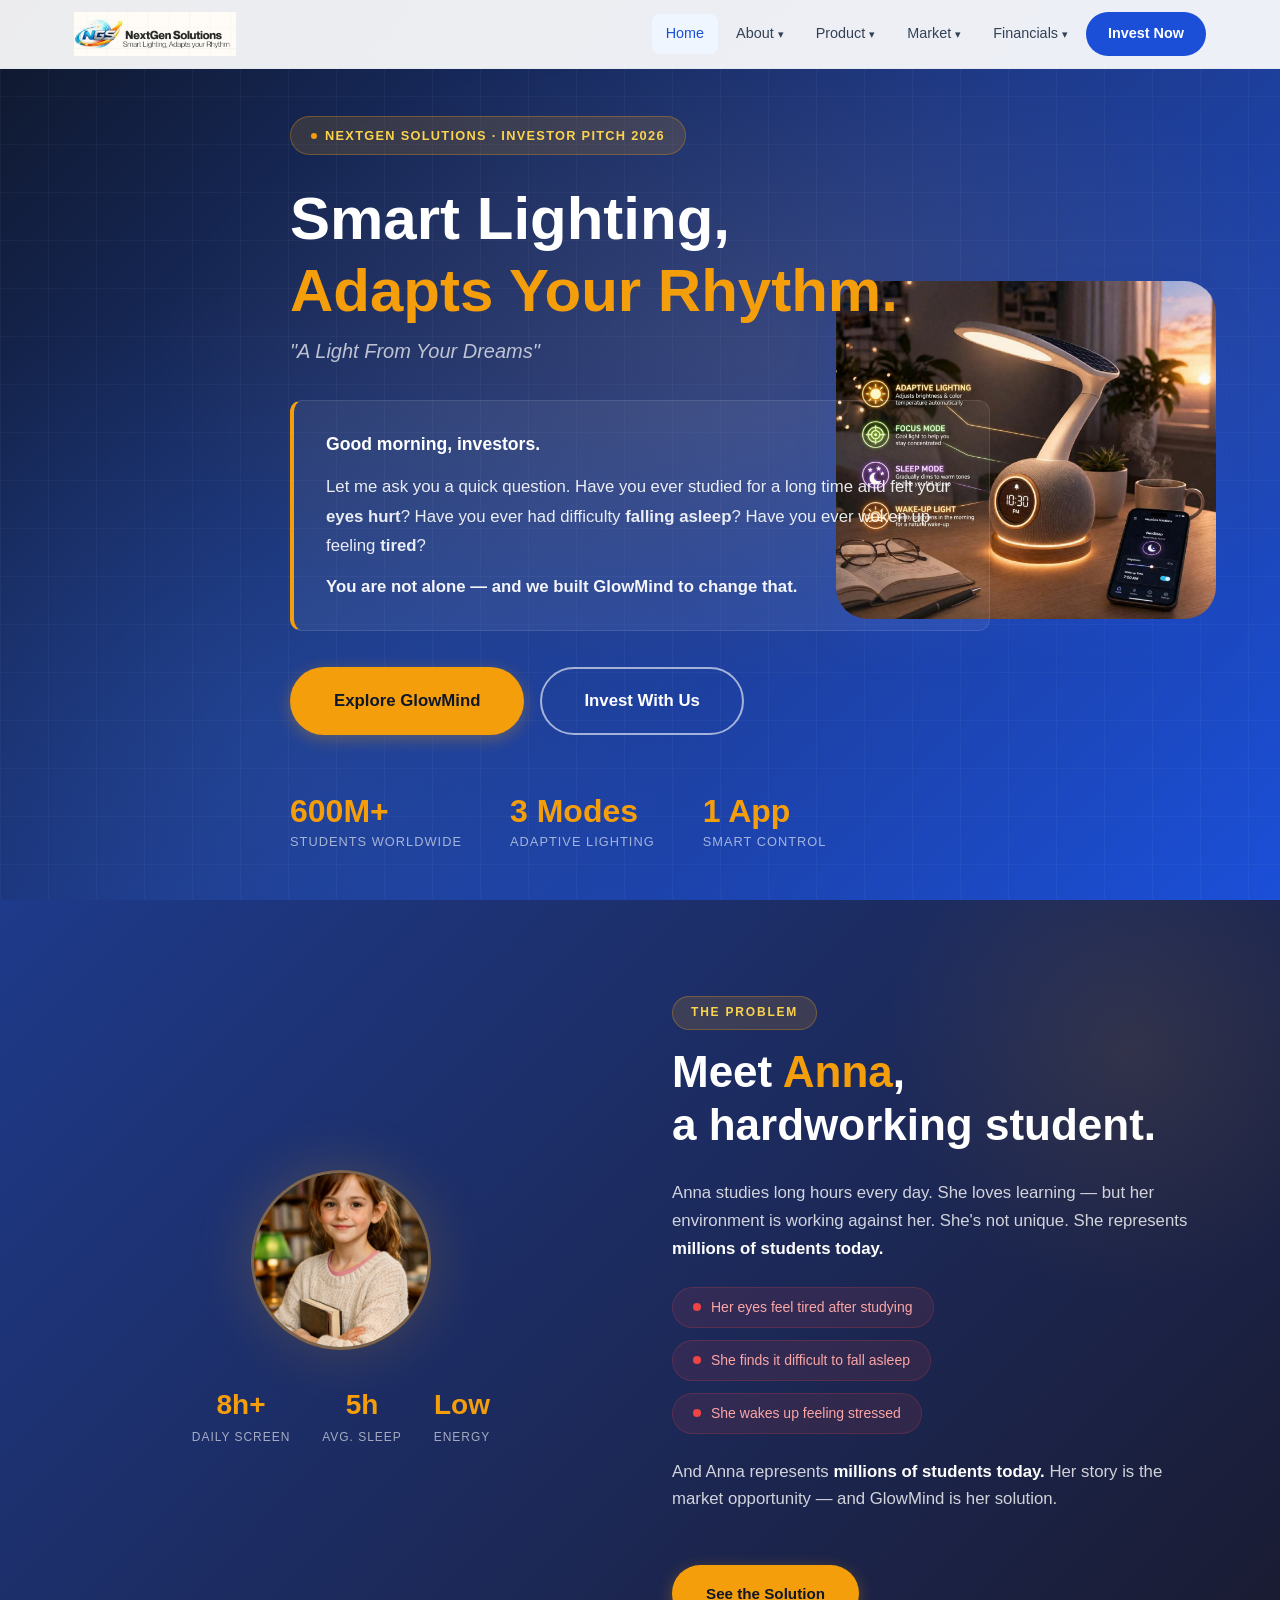
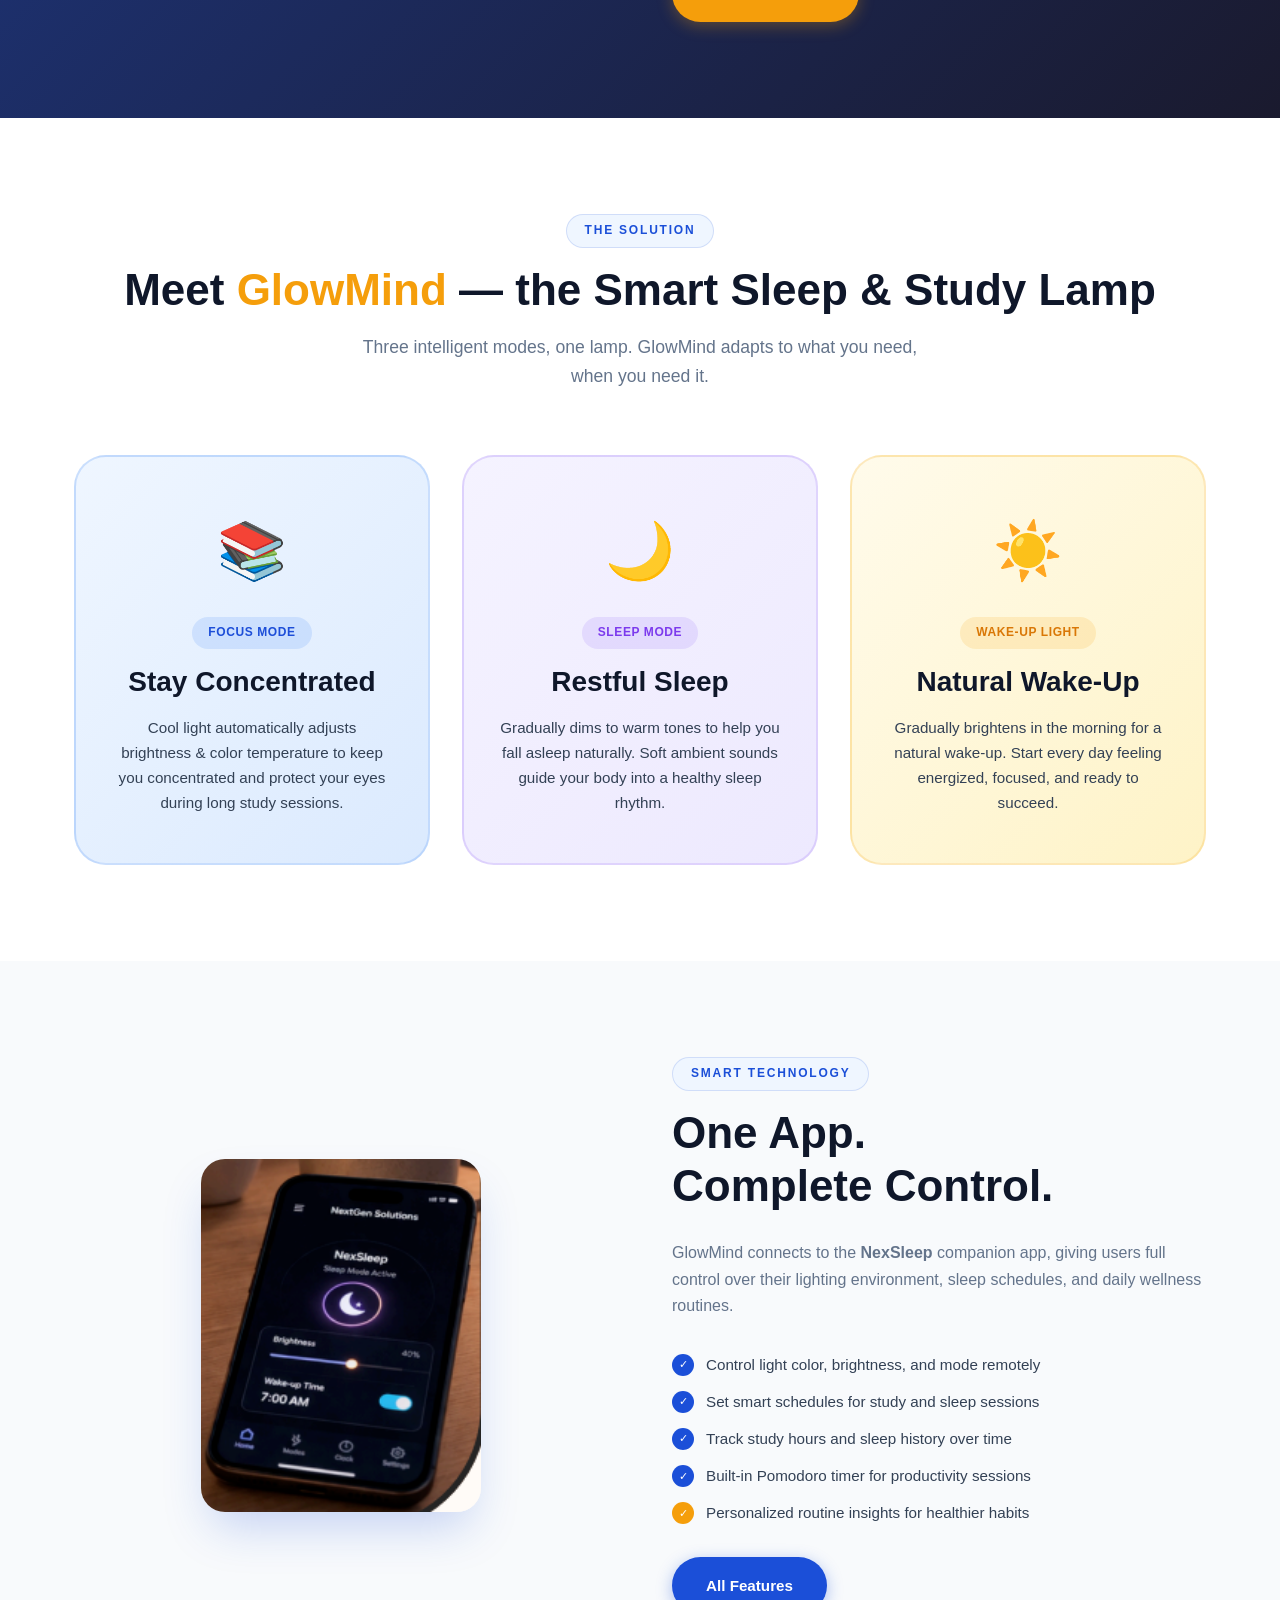
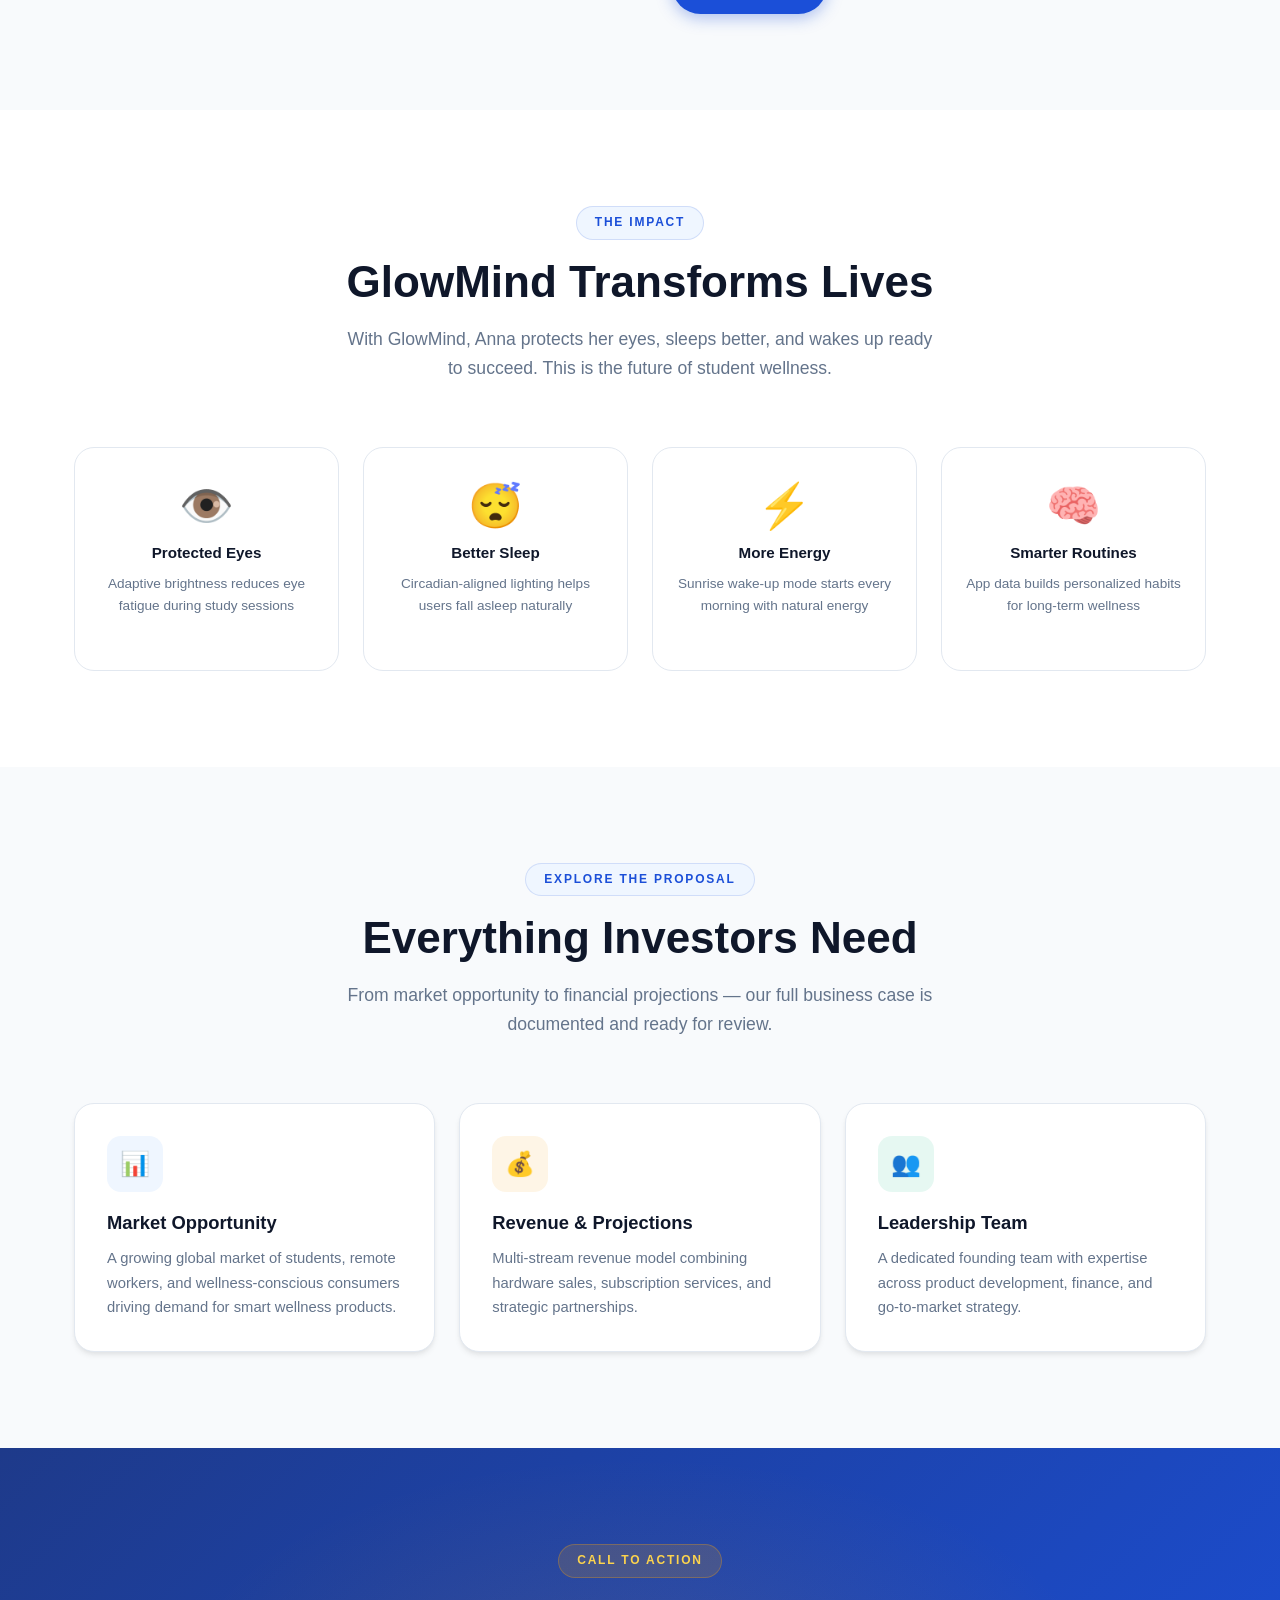
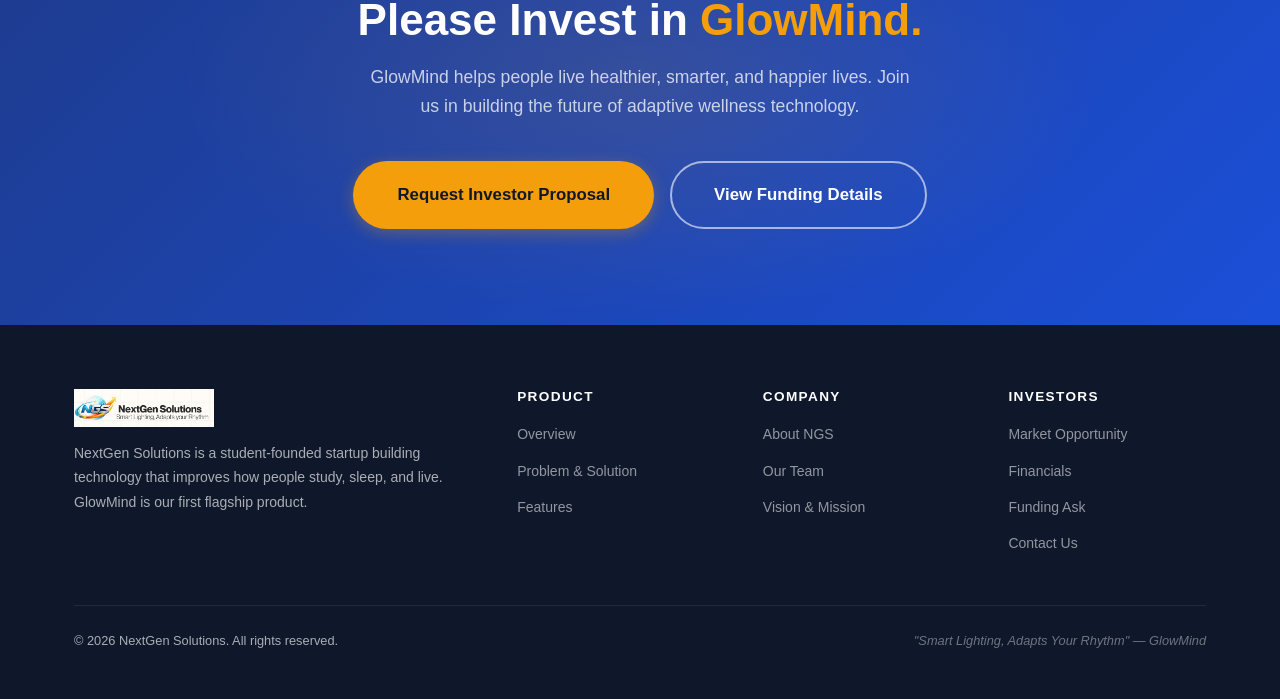
==== commit fe4b36f0: "Update website with real brand assets and pitch deck content - Replace emoji logo with real NGS logo" ====
--- a/index.html
+++ b/index.html
@@ -1,326 +1,311 @@
 <!DOCTYPE html>
 <html lang="en">
 <head>
-  <meta charset="UTF-8" />
-  <meta name="viewport" content="width=device-width, initial-scale=1.0" />
-  <title>GLOWMIND – Smart Sleep &amp; Study Lamp | NextGen Solutions</title>
-  <meta name="description" content="GlowMind is an AI-adaptive smart lamp that protects eyes, improves sleep, and builds healthier daily routines. A NextGen Solutions product." />
-  <link rel="stylesheet" href="assets/css/styles.css" />
+ <meta charset="UTF-8" />
+ <meta name="viewport" content="width=device-width, initial-scale=1.0" />
+ <link rel="icon" type="image/png" href="assets/img/logo-small.png" />
+ <title>GLOWMIND – Smart Sleep &amp; Study Lamp | NextGen Solutions</title>
+ <meta name="description" content="GlowMind is an AI-adaptive smart lamp that protects eyes, improves sleep, and builds healthier daily routines. A NextGen Solutions product." />
+ <link rel="stylesheet" href="assets/css/styles.css" />
 </head>
 <body>
 
 <!-- ── NAVIGATION ── -->
 <nav class="nav">
-  <div class="nav-inner">
-    <a href="index.html" class="nav-logo">
-      <div class="logo-icon">💡</div>
-      <span>NGS</span> &nbsp;GlowMind
-    </a>
-    <ul class="nav-menu">
-      <li class="nav-item"><a href="index.html" class="nav-link active">Home</a></li>
-      <li class="nav-item">
-        <a href="about.html" class="nav-link" data-dropdown="true">About <span class="chevron">▾</span></a>
-        <div class="dropdown">
-          <a href="about.html">Company Overview</a>
-          <a href="about/team.html">Our Team</a>
-          <a href="about/vision-mission.html">Vision &amp; Mission</a>
-        </div>
-      </li>
-      <li class="nav-item">
-        <a href="product.html" class="nav-link" data-dropdown="true">Product <span class="chevron">▾</span></a>
-        <div class="dropdown">
-          <a href="product.html">Product Overview</a>
-          <a href="product/problem-solution.html">Problem &amp; Solution</a>
-          <a href="product/features.html">Features</a>
-        </div>
-      </li>
-      <li class="nav-item">
-        <a href="market.html" class="nav-link" data-dropdown="true">Market <span class="chevron">▾</span></a>
-        <div class="dropdown">
-          <a href="market.html">Market Opportunity</a>
-          <a href="market/customers.html">Target Customers</a>
-          <a href="market/competition.html">Competition</a>
-        </div>
-      </li>
-      <li class="nav-item">
-        <a href="financials.html" class="nav-link" data-dropdown="true">Financials <span class="chevron">▾</span></a>
-        <div class="dropdown">
-          <a href="financials.html">Revenue &amp; Projections</a>
-          <a href="financials/traction.html">Traction</a>
-          <a href="financials/funding.html">Funding Ask</a>
-        </div>
-      </li>
-      <li class="nav-item"><a href="contact.html" class="nav-link nav-cta">Invest Now</a></li>
-    </ul>
-    <div class="nav-toggle" aria-label="Toggle menu">
-      <span></span><span></span><span></span>
-    </div>
-  </div>
+ <div class="nav-inner">
+ <a href="index.html" class="nav-logo"><img src="assets/img/logo.png" alt="NextGen Solutions – GlowMind" class="nav-logo-img" /></a>
+ <ul class="nav-menu">
+ <li class="nav-item"><a href="index.html" class="nav-link active">Home</a></li>
+ <li class="nav-item">
+ <a href="about.html" class="nav-link" data-dropdown="true">About <span class="chevron">▾</span></a>
+ <div class="dropdown">
+ <a href="about.html">Company Overview</a>
+ <a href="about/team.html">Our Team</a>
+ <a href="about/vision-mission.html">Vision &amp; Mission</a>
+ </div>
+ </li>
+ <li class="nav-item">
+ <a href="product.html" class="nav-link" data-dropdown="true">Product <span class="chevron">▾</span></a>
+ <div class="dropdown">
+ <a href="product.html">Product Overview</a>
+ <a href="product/problem-solution.html">Problem &amp; Solution</a>
+ <a href="product/features.html">Features</a>
+ </div>
+ </li>
+ <li class="nav-item">
+ <a href="market.html" class="nav-link" data-dropdown="true">Market <span class="chevron">▾</span></a>
+ <div class="dropdown">
+ <a href="market.html">Market Opportunity</a>
+ <a href="market/customers.html">Target Customers</a>
+ <a href="market/competition.html">Competition</a>
+ </div>
+ </li>
+ <li class="nav-item">
+ <a href="financials.html" class="nav-link" data-dropdown="true">Financials <span class="chevron">▾</span></a>
+ <div class="dropdown">
+ <a href="financials.html">Revenue &amp; Projections</a>
+ <a href="financials/traction.html">Traction</a>
+ <a href="financials/funding.html">Funding Ask</a>
+ </div>
+ </li>
+ <li class="nav-item"><a href="contact.html" class="nav-link nav-cta">Invest Now</a></li>
+ </ul>
+ <div class="nav-toggle" aria-label="Toggle menu">
+ <span></span><span></span><span></span>
+ </div>
+ </div>
 </nav>
 
 <!-- ── HERO ── -->
 <section class="hero">
-  <div class="hero-grid"></div>
-  <div class="container hero-inner">
-    <div class="hero-content">
-      <div class="hero-eyebrow">
-        <span class="dot"></span>
-        NextGen Solutions · Investor Pitch 2026
-      </div>
-      <h1>Smart Lighting,<br /><span class="tagline-accent">Adapts Your Rhythm.</span></h1>
-      <p class="tagline">"A Light From Your Dreams"</p>
-
-      <div class="hero-speech animate-fade-up delay-1">
-        <p class="question">Good morning, investors.</p>
-        <p>Let me ask you a quick question. Have you ever studied for a long time and felt your <strong>eyes hurt</strong>? Have you ever had difficulty <strong>falling asleep</strong>? Have you ever woken up feeling <strong>tired</strong>?</p>
-        <p style="margin-bottom:0;font-weight:600;color:rgba(255,255,255,.95);">You are not alone — and we built GlowMind to change that.</p>
-      </div>
-
-      <div class="hero-cta animate-fade-up delay-2">
-        <a href="product.html" class="btn btn-accent btn-lg">Explore GlowMind</a>
-        <a href="contact.html" class="btn btn-outline-white btn-lg">Invest With Us</a>
-      </div>
-
-      <div class="hero-stats animate-fade-up delay-3">
-        <div class="hero-stat">
-          <div class="number" data-count="600" data-suffix="M+">0</div>
-          <div class="label">Students Worldwide</div>
-        </div>
-        <div class="hero-stat">
-          <div class="number" data-count="3" data-suffix=" Modes">0</div>
-          <div class="label">Adaptive Lighting</div>
-        </div>
-        <div class="hero-stat">
-          <div class="number" data-count="1" data-suffix=" App">0</div>
-          <div class="label">Smart Control</div>
-        </div>
-      </div>
-    </div>
-  </div>
-
-  <!-- Lamp Visual -->
-  <div class="hero-lamp">
-    <div class="lamp-visual">
-      <div class="lamp-rings">
-        <div class="ring"></div>
-        <div class="ring"></div>
-        <div class="ring"></div>
-      </div>
-      <div class="lamp-head"></div>
-      <div class="lamp-glow"></div>
-      <div class="lamp-arm"></div>
-      <div class="lamp-base"></div>
-    </div>
-    <div class="lamp-badge b1"><span class="icon">📚</span> Study Mode</div>
-    <div class="lamp-badge b2"><span class="icon">🌙</span> Sleep Mode</div>
-    <div class="lamp-badge b3"><span class="icon">☀️</span> Wake-Up Mode</div>
-  </div>
+ <div class="hero-grid"></div>
+ <div class="container hero-inner">
+ <div class="hero-content">
+ <div class="hero-eyebrow">
+ <span class="dot"></span>
+ NextGen Solutions · Investor Pitch 2026
+ </div>
+ <h1>Smart Lighting,<br /><span class="tagline-accent">Adapts Your Rhythm.</span></h1>
+ <p class="tagline">"A Light From Your Dreams"</p>
+
+ <div class="hero-speech animate-fade-up delay-1">
+ <p class="question">Good morning, investors.</p>
+ <p>Let me ask you a quick question. Have you ever studied for a long time and felt your <strong>eyes hurt</strong>? Have you ever had difficulty <strong>falling asleep</strong>? Have you ever woken up feeling <strong>tired</strong>?</p>
+ <p style="margin-bottom:0;font-weight:600;color:rgba(255,255,255,.95);">You are not alone — and we built GlowMind to change that.</p>
+ </div>
+
+ <div class="hero-cta animate-fade-up delay-2">
+ <a href="product.html" class="btn btn-accent btn-lg">Explore GlowMind</a>
+ <a href="contact.html" class="btn btn-outline-white btn-lg">Invest With Us</a>
+ </div>
+
+ <div class="hero-stats animate-fade-up delay-3">
+ <div class="hero-stat">
+ <div class="number" data-count="600" data-suffix="M+">0</div>
+ <div class="label">Students Worldwide</div>
+ </div>
+ <div class="hero-stat">
+ <div class="number" data-count="3" data-suffix=" Modes">0</div>
+ <div class="label">Adaptive Lighting</div>
+ </div>
+ <div class="hero-stat">
+ <div class="number" data-count="1" data-suffix=" App">0</div>
+ <div class="label">Smart Control</div>
+ </div>
+ </div>
+ </div>
+ </div>
+
+ <!-- Product Visual -->
+ <div class="hero-lamp">
+ <img src="assets/img/product.png" alt="GlowMind Smart Lamp" class="hero-product-img" />
+ </div>
 </section>
 
 <!-- ── MEET ANNA ── -->
 <section class="anna-section">
-  <div class="container">
-    <div class="anna-grid">
-      <div class="anna-avatar reveal">
-        <div class="avatar-circle">👩‍🎓</div>
-        <div class="avatar-stats">
-          <div class="avatar-stat"><div class="val">8h+</div><div class="lbl">Daily Screen</div></div>
-          <div class="avatar-stat"><div class="val">5h</div><div class="lbl">Avg. Sleep</div></div>
-          <div class="avatar-stat"><div class="val">Low</div><div class="lbl">Energy</div></div>
-        </div>
-      </div>
-      <div class="anna-story reveal delay-1">
-        <div class="section-header" style="text-align:left;margin-bottom:28px;">
-          <div class="eyebrow" style="background:rgba(245,158,11,.15);border-color:rgba(245,158,11,.3);color:#FCD34D;">The Problem</div>
-          <h2 style="color:white;">Meet <span style="color:var(--accent)">Anna</span>,<br />a hardworking student.</h2>
-        </div>
-        <p>Anna studies long hours every day. She loves learning — but her environment is working against her. She's not unique. She represents <strong style="color:white;">millions of students today.</strong></p>
-        <div class="anna-pain">
-          <div class="pain-tag"><span class="dot"></span> Tired, strained eyes from harsh screen light</div>
-          <div class="pain-tag"><span class="dot"></span> Difficulty falling asleep at night</div>
-          <div class="pain-tag"><span class="dot"></span> Waking up groggy, low energy, unfocused</div>
-          <div class="pain-tag"><span class="dot"></span> No smart tool to build healthier routines</div>
-        </div>
-        <p style="margin-top:20px;">Anna's story is <strong style="color:white;">the market opportunity</strong>. And GlowMind is her solution.</p>
-        <a href="product/problem-solution.html" class="btn btn-accent mt-8">See the Solution</a>
-      </div>
-    </div>
-  </div>
+ <div class="container">
+ <div class="anna-grid">
+ <div class="anna-avatar reveal">
+ <div class="avatar-circle" style="overflow:hidden;padding:0;">
+ <img src="assets/img/anna.png" alt="Anna – a student" style="width:100%;height:100%;object-fit:cover;" />
+ </div>
+ <div class="avatar-stats">
+ <div class="avatar-stat"><div class="val">8h+</div><div class="lbl">Daily Screen</div></div>
+ <div class="avatar-stat"><div class="val">5h</div><div class="lbl">Avg. Sleep</div></div>
+ <div class="avatar-stat"><div class="val">Low</div><div class="lbl">Energy</div></div>
+ </div>
+ </div>
+ <div class="anna-story reveal delay-1">
+ <div class="section-header" style="text-align:left;margin-bottom:28px;">
+ <div class="eyebrow" style="background:rgba(245,158,11,.15);border-color:rgba(245,158,11,.3);color:#FCD34D;">The Problem</div>
+ <h2 style="color:white;">Meet <span style="color:var(--accent)">Anna</span>,<br />a hardworking student.</h2>
+ </div>
+ <p>Anna studies long hours every day. She loves learning — but her environment is working against her. She's not unique. She represents <strong style="color:white;">millions of students today.</strong></p>
+ <div class="anna-pain">
+ <div class="pain-tag"><span class="dot"></span> Her eyes feel tired after studying</div>
+ <div class="pain-tag"><span class="dot"></span> She finds it difficult to fall asleep</div>
+ <div class="pain-tag"><span class="dot"></span> She wakes up feeling stressed</div>
+ </div>
+ <p style="margin-top:20px;">And Anna represents <strong style="color:white;">millions of students today.</strong> Her story is the market opportunity — and GlowMind is her solution.</p>
+ <a href="product/problem-solution.html" class="btn btn-accent mt-8">See the Solution</a>
+ </div>
+ </div>
+ </div>
 </section>
 
 <!-- ── SOLUTION ── -->
 <section class="section">
-  <div class="container">
-    <div class="section-header reveal">
-      <div class="eyebrow">The Solution</div>
-      <h2>Meet <span class="text-accent">GlowMind</span> — the Smart Sleep &amp; Study Lamp</h2>
-      <p>Three intelligent modes, one lamp. GlowMind adapts to what you need, when you need it.</p>
-    </div>
-    <div class="modes-grid">
-      <div class="mode-card study reveal">
-        <span class="mode-icon">📚</span>
-        <div class="mode-badge">Study Mode</div>
-        <h3>Eye Protection</h3>
-        <p>GlowMind automatically adjusts brightness and color temperature to reduce eye strain during long study sessions. Your eyes stay comfortable — your focus stays sharp.</p>
-      </div>
-      <div class="mode-card sleep reveal delay-1">
-        <span class="mode-icon">🌙</span>
-        <div class="mode-badge">Sleep Mode</div>
-        <h3>Restful Sleep</h3>
-        <p>The light slowly dims and soft calming music plays, gently guiding your body into a natural sleep rhythm. Fall asleep faster, sleep deeper.</p>
-      </div>
-      <div class="mode-card wakeup reveal delay-2">
-        <span class="mode-icon">☀️</span>
-        <div class="mode-badge">Wake-Up Mode</div>
-        <h3>Gentle Rise</h3>
-        <p>GlowMind gradually brightens like a natural sunrise, waking you comfortably and energetically — no more jarring alarms, just a smooth transition to a great day.</p>
-      </div>
-    </div>
-  </div>
+ <div class="container">
+ <div class="section-header reveal">
+ <div class="eyebrow">The Solution</div>
+ <h2>Meet <span class="text-accent">GlowMind</span> — the Smart Sleep &amp; Study Lamp</h2>
+ <p>Three intelligent modes, one lamp. GlowMind adapts to what you need, when you need it.</p>
+ </div>
+ <div class="modes-grid">
+ <div class="mode-card study reveal">
+ <span class="mode-icon">📚</span>
+ <div class="mode-badge">Focus Mode</div>
+ <h3>Stay Concentrated</h3>
+ <p>Cool light automatically adjusts brightness &amp; color temperature to keep you concentrated and protect your eyes during long study sessions.</p>
+ </div>
+ <div class="mode-card sleep reveal delay-1">
+ <span class="mode-icon">🌙</span>
+ <div class="mode-badge">Sleep Mode</div>
+ <h3>Restful Sleep</h3>
+ <p>Gradually dims to warm tones to help you fall asleep naturally. Soft ambient sounds guide your body into a healthy sleep rhythm.</p>
+ </div>
+ <div class="mode-card wakeup reveal delay-2">
+ <span class="mode-icon">☀️</span>
+ <div class="mode-badge">Wake-Up Light</div>
+ <h3>Natural Wake-Up</h3>
+ <p>Gradually brightens in the morning for a natural wake-up. Start every day feeling energized, focused, and ready to succeed.</p>
+ </div>
+ </div>
+ </div>
 </section>
 
 <!-- ── TECHNOLOGY ── -->
 <section class="section section-alt">
-  <div class="container">
-    <div class="two-col">
-      <div class="two-col-visual reveal">📱</div>
-      <div class="two-col-content reveal delay-1">
-        <div class="section-header" style="text-align:left;margin-bottom:28px;">
-          <div class="eyebrow">Smart Technology</div>
-          <h2>One App.<br />Complete Control.</h2>
-        </div>
-        <p>GlowMind connects to a companion mobile app, giving users full control over their lighting environment and daily wellness routines.</p>
-        <div class="checklist mt-8">
-          <div class="checklist-item"><div class="ci-icon">✓</div><span>Control light color, brightness, and mode remotely</span></div>
-          <div class="checklist-item"><div class="ci-icon">✓</div><span>Set smart schedules for study and sleep sessions</span></div>
-          <div class="checklist-item"><div class="ci-icon">✓</div><span>Track study hours and sleep history over time</span></div>
-          <div class="checklist-item"><div class="ci-icon">✓</div><span>Built-in Pomodoro timer for productivity sessions</span></div>
-          <div class="checklist-item accent"><div class="ci-icon">✓</div><span>Personalized routine insights for healthier habits</span></div>
-        </div>
-        <a href="product/features.html" class="btn btn-primary mt-8">All Features</a>
-      </div>
-    </div>
-  </div>
+ <div class="container">
+ <div class="two-col">
+ <div class="reveal" style="display:flex;justify-content:center;align-items:center;">
+ <img src="assets/img/app.png" alt="GlowMind NexSleep App" style="max-width:280px;width:100%;border-radius:24px;box-shadow:var(--shadow-xl);" />
+ </div>
+ <div class="two-col-content reveal delay-1">
+ <div class="section-header" style="text-align:left;margin-bottom:28px;">
+ <div class="eyebrow">Smart Technology</div>
+ <h2>One App.<br />Complete Control.</h2>
+ </div>
+ <p>GlowMind connects to the <strong>NexSleep</strong> companion app, giving users full control over their lighting environment, sleep schedules, and daily wellness routines.</p>
+ <div class="checklist mt-8">
+ <div class="checklist-item"><div class="ci-icon">✓</div><span>Control light color, brightness, and mode remotely</span></div>
+ <div class="checklist-item"><div class="ci-icon">✓</div><span>Set smart schedules for study and sleep sessions</span></div>
+ <div class="checklist-item"><div class="ci-icon">✓</div><span>Track study hours and sleep history over time</span></div>
+ <div class="checklist-item"><div class="ci-icon">✓</div><span>Built-in Pomodoro timer for productivity sessions</span></div>
+ <div class="checklist-item accent"><div class="ci-icon">✓</div><span>Personalized routine insights for healthier habits</span></div>
+ </div>
+ <a href="product/features.html" class="btn btn-primary mt-8">All Features</a>
+ </div>
+ </div>
+ </div>
 </section>
 
 <!-- ── IMPACT ── -->
 <section class="section">
-  <div class="container">
-    <div class="section-header reveal">
-      <div class="eyebrow">The Impact</div>
-      <h2>GlowMind Transforms Lives</h2>
-      <p>With GlowMind, Anna protects her eyes, sleeps better, and wakes up ready to succeed. This is the future of student wellness.</p>
-    </div>
-    <div class="stats-row">
-      <div class="stat-box reveal">
-        <div class="number accent">👁️</div>
-        <div class="label" style="font-size:.95rem;font-weight:600;color:var(--dark);margin-top:12px;">Protected Eyes</div>
-        <p style="font-size:.85rem;color:var(--text-light);margin-top:8px;">Adaptive brightness reduces eye fatigue during study sessions</p>
-      </div>
-      <div class="stat-box reveal delay-1">
-        <div class="number accent">😴</div>
-        <div class="label" style="font-size:.95rem;font-weight:600;color:var(--dark);margin-top:12px;">Better Sleep</div>
-        <p style="font-size:.85rem;color:var(--text-light);margin-top:8px;">Circadian-aligned lighting helps users fall asleep naturally</p>
-      </div>
-      <div class="stat-box reveal delay-2">
-        <div class="number accent">⚡</div>
-        <div class="label" style="font-size:.95rem;font-weight:600;color:var(--dark);margin-top:12px;">More Energy</div>
-        <p style="font-size:.85rem;color:var(--text-light);margin-top:8px;">Sunrise wake-up mode starts every morning with natural energy</p>
-      </div>
-      <div class="stat-box reveal delay-3">
-        <div class="number accent">🧠</div>
-        <div class="label" style="font-size:.95rem;font-weight:600;color:var(--dark);margin-top:12px;">Smarter Routines</div>
-        <p style="font-size:.85rem;color:var(--text-light);margin-top:8px;">App data builds personalized habits for long-term wellness</p>
-      </div>
-    </div>
-  </div>
+ <div class="container">
+ <div class="section-header reveal">
+ <div class="eyebrow">The Impact</div>
+ <h2>GlowMind Transforms Lives</h2>
+ <p>With GlowMind, Anna protects her eyes, sleeps better, and wakes up ready to succeed. This is the future of student wellness.</p>
+ </div>
+ <div class="stats-row">
+ <div class="stat-box reveal">
+ <div class="number accent">👁️</div>
+ <div class="label" style="font-size:.95rem;font-weight:600;color:var(--dark);margin-top:12px;">Protected Eyes</div>
+ <p style="font-size:.85rem;color:var(--text-light);margin-top:8px;">Adaptive brightness reduces eye fatigue during study sessions</p>
+ </div>
+ <div class="stat-box reveal delay-1">
+ <div class="number accent">😴</div>
+ <div class="label" style="font-size:.95rem;font-weight:600;color:var(--dark);margin-top:12px;">Better Sleep</div>
+ <p style="font-size:.85rem;color:var(--text-light);margin-top:8px;">Circadian-aligned lighting helps users fall asleep naturally</p>
+ </div>
+ <div class="stat-box reveal delay-2">
+ <div class="number accent">⚡</div>
+ <div class="label" style="font-size:.95rem;font-weight:600;color:var(--dark);margin-top:12px;">More Energy</div>
+ <p style="font-size:.85rem;color:var(--text-light);margin-top:8px;">Sunrise wake-up mode starts every morning with natural energy</p>
+ </div>
+ <div class="stat-box reveal delay-3">
+ <div class="number accent">🧠</div>
+ <div class="label" style="font-size:.95rem;font-weight:600;color:var(--dark);margin-top:12px;">Smarter Routines</div>
+ <p style="font-size:.85rem;color:var(--text-light);margin-top:8px;">App data builds personalized habits for long-term wellness</p>
+ </div>
+ </div>
+ </div>
 </section>
 
 <!-- ── QUICK LINKS ── -->
 <section class="section section-alt">
-  <div class="container">
-    <div class="section-header reveal">
-      <div class="eyebrow">Explore the Proposal</div>
-      <h2>Everything Investors Need</h2>
-      <p>From market opportunity to financial projections — our full business case is documented and ready for review.</p>
-    </div>
-    <div class="card-grid card-grid-3">
-      <a href="market.html" class="card reveal" style="cursor:pointer;">
-        <div class="card-icon blue">📊</div>
-        <h3>Market Opportunity</h3>
-        <p>A growing global market of students, remote workers, and wellness-conscious consumers driving demand for smart wellness products.</p>
-      </a>
-      <a href="financials.html" class="card reveal delay-1" style="cursor:pointer;">
-        <div class="card-icon yellow">💰</div>
-        <h3>Revenue &amp; Projections</h3>
-        <p>Multi-stream revenue model combining hardware sales, subscription services, and strategic partnerships.</p>
-      </a>
-      <a href="about/team.html" class="card reveal delay-2" style="cursor:pointer;">
-        <div class="card-icon green">👥</div>
-        <h3>Leadership Team</h3>
-        <p>A dedicated founding team with expertise across product development, finance, and go-to-market strategy.</p>
-      </a>
-    </div>
-  </div>
+ <div class="container">
+ <div class="section-header reveal">
+ <div class="eyebrow">Explore the Proposal</div>
+ <h2>Everything Investors Need</h2>
+ <p>From market opportunity to financial projections — our full business case is documented and ready for review.</p>
+ </div>
+ <div class="card-grid card-grid-3">
+ <a href="market.html" class="card reveal" style="cursor:pointer;">
+ <div class="card-icon blue">📊</div>
+ <h3>Market Opportunity</h3>
+ <p>A growing global market of students, remote workers, and wellness-conscious consumers driving demand for smart wellness products.</p>
+ </a>
+ <a href="financials.html" class="card reveal delay-1" style="cursor:pointer;">
+ <div class="card-icon yellow">💰</div>
+ <h3>Revenue &amp; Projections</h3>
+ <p>Multi-stream revenue model combining hardware sales, subscription services, and strategic partnerships.</p>
+ </a>
+ <a href="about/team.html" class="card reveal delay-2" style="cursor:pointer;">
+ <div class="card-icon green">👥</div>
+ <h3>Leadership Team</h3>
+ <p>A dedicated founding team with expertise across product development, finance, and go-to-market strategy.</p>
+ </a>
+ </div>
+ </div>
 </section>
 
 <!-- ── CTA ── -->
 <section class="cta-section">
-  <div class="container">
-    <div class="section-header" style="margin-bottom:40px;">
-      <div class="eyebrow" style="background:rgba(245,158,11,.15);border-color:rgba(245,158,11,.3);color:#FCD34D;">Call to Action</div>
-      <h2>Please Invest in <span style="color:var(--accent)">GlowMind.</span></h2>
-      <p>GlowMind helps people live healthier, smarter, and happier lives. Join us in building the future of adaptive wellness technology.</p>
-    </div>
-    <div class="cta-buttons">
-      <a href="contact.html" class="btn btn-accent btn-lg">Request Investor Proposal</a>
-      <a href="financials/funding.html" class="btn btn-outline-white btn-lg">View Funding Details</a>
-    </div>
-  </div>
+ <div class="container">
+ <div class="section-header" style="margin-bottom:40px;">
+ <div class="eyebrow" style="background:rgba(245,158,11,.15);border-color:rgba(245,158,11,.3);color:#FCD34D;">Call to Action</div>
+ <h2>Please Invest in <span style="color:var(--accent)">GlowMind.</span></h2>
+ <p>GlowMind helps people live healthier, smarter, and happier lives. Join us in building the future of adaptive wellness technology.</p>
+ </div>
+ <div class="cta-buttons">
+ <a href="contact.html" class="btn btn-accent btn-lg">Request Investor Proposal</a>
+ <a href="financials/funding.html" class="btn btn-outline-white btn-lg">View Funding Details</a>
+ </div>
+ </div>
 </section>
 
 <!-- ── FOOTER ── -->
 <footer class="footer">
-  <div class="container">
-    <div class="footer-grid">
-      <div class="footer-brand">
-        <div class="logo">
-          <div class="logo-icon">💡</div>
-          <div class="logo-text">NGS · GlowMind</div>
-        </div>
-        <p>NextGen Solutions is a student-founded startup building technology that improves how people study, sleep, and live. GlowMind is our first flagship product.</p>
-      </div>
-      <div class="footer-col">
-        <h5>Product</h5>
-        <ul>
-          <li><a href="product.html">Overview</a></li>
-          <li><a href="product/problem-solution.html">Problem &amp; Solution</a></li>
-          <li><a href="product/features.html">Features</a></li>
-        </ul>
-      </div>
-      <div class="footer-col">
-        <h5>Company</h5>
-        <ul>
-          <li><a href="about.html">About NGS</a></li>
-          <li><a href="about/team.html">Our Team</a></li>
-          <li><a href="about/vision-mission.html">Vision &amp; Mission</a></li>
-        </ul>
-      </div>
-      <div class="footer-col">
-        <h5>Investors</h5>
-        <ul>
-          <li><a href="market.html">Market Opportunity</a></li>
-          <li><a href="financials.html">Financials</a></li>
-          <li><a href="financials/funding.html">Funding Ask</a></li>
-          <li><a href="contact.html">Contact Us</a></li>
-        </ul>
-      </div>
-    </div>
-    <div class="footer-bottom">
-      <p>&copy; 2026 NextGen Solutions. All rights reserved.</p>
-      <p class="footer-tagline">"Smart Lighting, Adapts Your Rhythm" — GlowMind</p>
-    </div>
-  </div>
+ <div class="container">
+ <div class="footer-grid">
+ <div class="footer-brand">
+ <img src="assets/img/logo.png" alt="NextGen Solutions" class="footer-logo-img" />
+ <p>NextGen Solutions is a student-founded startup building technology that improves how people study, sleep, and live. GlowMind is our first flagship product.</p>
+ </div>
+ <div class="footer-col">
+ <h5>Product</h5>
+ <ul>
+ <li><a href="product.html">Overview</a></li>
+ <li><a href="product/problem-solution.html">Problem &amp; Solution</a></li>
+ <li><a href="product/features.html">Features</a></li>
+ </ul>
+ </div>
+ <div class="footer-col">
+ <h5>Company</h5>
+ <ul>
+ <li><a href="about.html">About NGS</a></li>
+ <li><a href="about/team.html">Our Team</a></li>
+ <li><a href="about/vision-mission.html">Vision &amp; Mission</a></li>
+ </ul>
+ </div>
+ <div class="footer-col">
+ <h5>Investors</h5>
+ <ul>
+ <li><a href="market.html">Market Opportunity</a></li>
+ <li><a href="financials.html">Financials</a></li>
+ <li><a href="financials/funding.html">Funding Ask</a></li>
+ <li><a href="contact.html">Contact Us</a></li>
+ </ul>
+ </div>
+ </div>
+ <div class="footer-bottom">
+ <p>&copy; 2026 NextGen Solutions. All rights reserved.</p>
+ <p class="footer-tagline">"Smart Lighting, Adapts Your Rhythm" — GlowMind</p>
+ </div>
+ </div>
 </footer>
 
 <script src="assets/js/script.js"></script>
--- a/assets/css/styles.css
+++ b/assets/css/styles.css
@@ -83,6 +83,33 @@
 .section-header h2 { margin-bottom: 16px; }
 .section-header p { font-size: 1.1rem; color: var(--text-light); max-width: 600px; margin: 0 auto; }
 
+/* ── LOGO IMAGE ── */
+.nav-logo-img {
+  height: 44px;
+  width: auto;
+  display: block;
+}
+.footer-logo-img {
+  height: 38px;
+  width: auto;
+  display: block;
+  margin-bottom: 14px;
+}
+.hero-product-img {
+  width: 100%;
+  max-width: 420px;
+  border-radius: var(--radius-xl);
+  box-shadow: var(--shadow-xl);
+  display: block;
+}
+.team-photo-wrap {
+  border-radius: var(--radius-xl);
+  overflow: hidden;
+  box-shadow: var(--shadow-lg);
+  border: 3px solid rgba(27,79,216,.12);
+}
+.team-photo-wrap img { width: 100%; display: block; }
+
 /* ── NAV ── */
 .nav {
   position: fixed; top: 0; left: 0; right: 0; z-index: 1000;
@@ -550,11 +577,15 @@
   width: 100px; height: 100px;
   border-radius: 50%;
   background: linear-gradient(135deg, var(--primary) 0%, var(--accent) 100%);
-  display: flex; align-items: center; justify-content: center;
-  font-size: 2.5rem;
+  overflow: hidden;
   margin: 0 auto 20px;
-  color: white;
   box-shadow: 0 8px 24px rgba(27,79,216,.3);
+}
+.team-avatar img {
+  width: 100%;
+  height: 100%;
+  object-fit: cover;
+  display: block;
 }
 .team-card h3 { font-size: 1.1rem; margin-bottom: 6px; }
 .team-card .role { font-size: .85rem; font-weight: 600; color: var(--primary); text-transform: uppercase; letter-spacing: .06em; margin-bottom: 12px; }
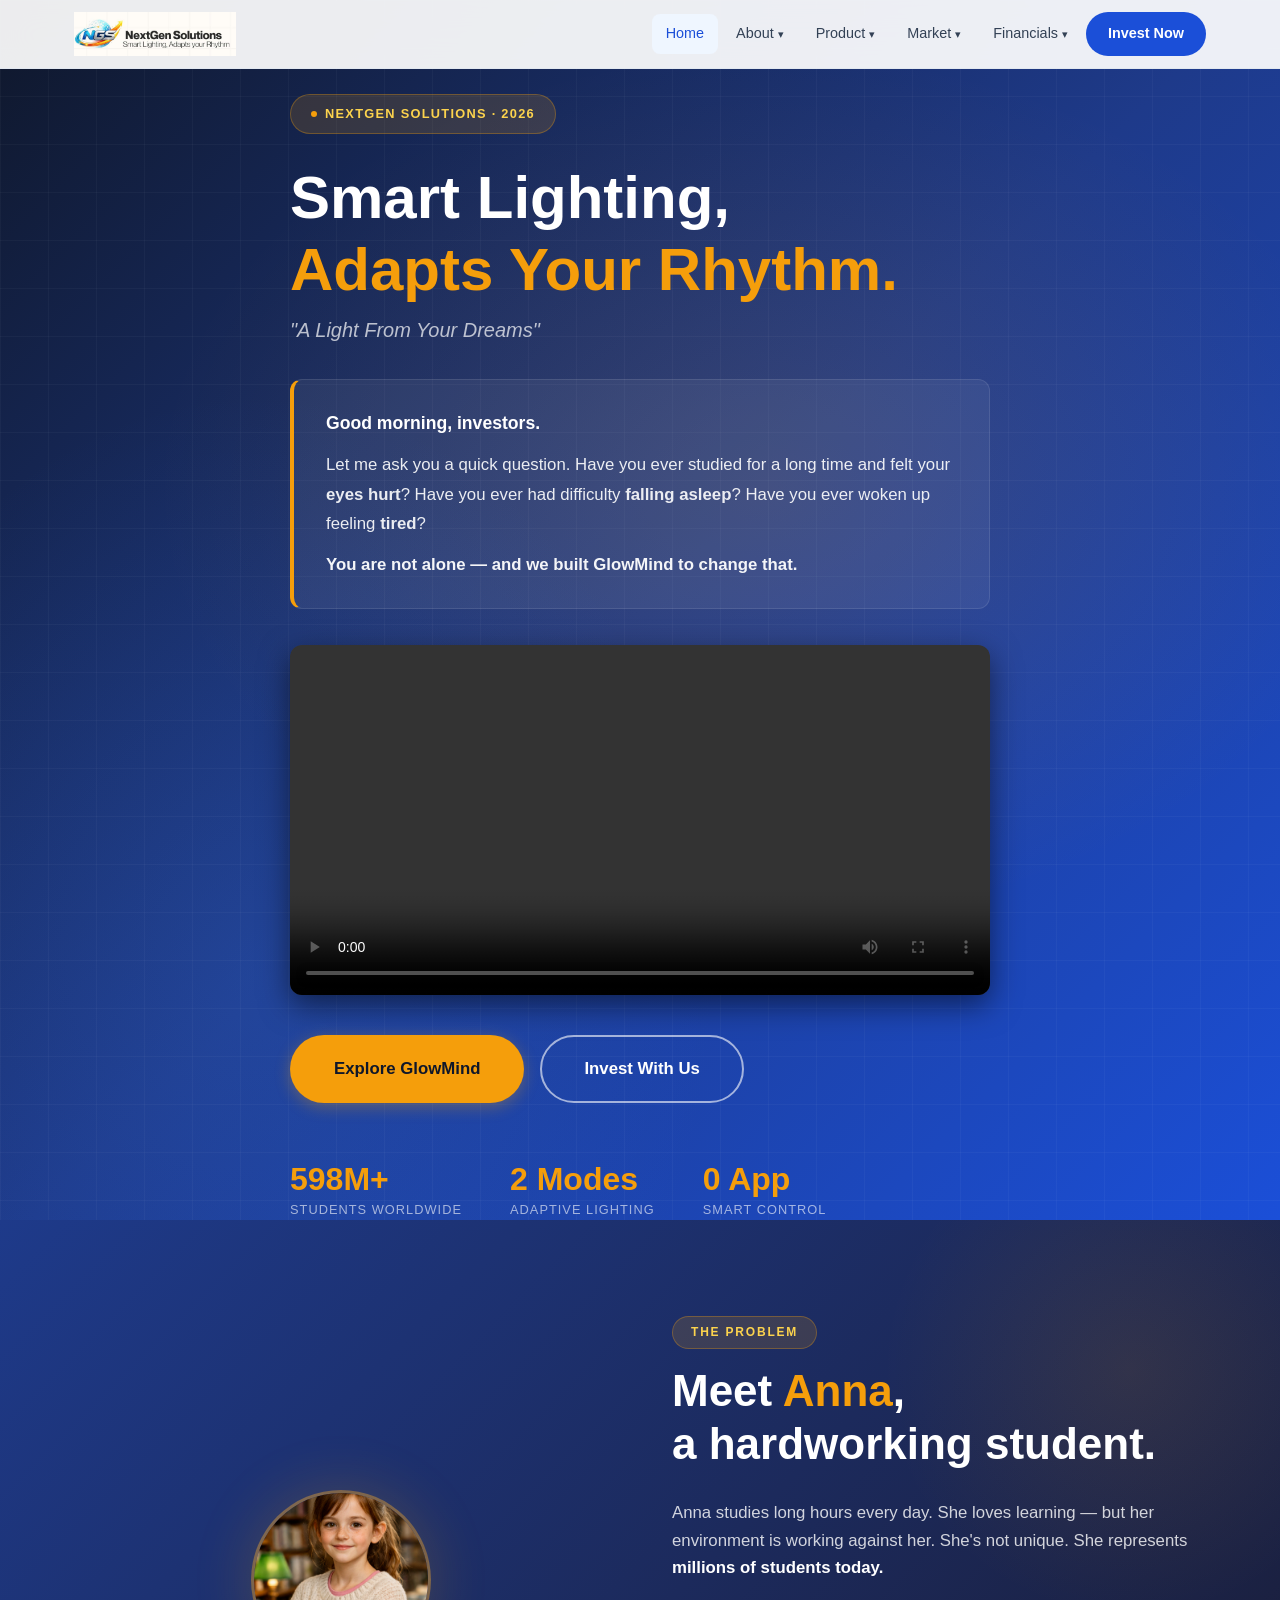
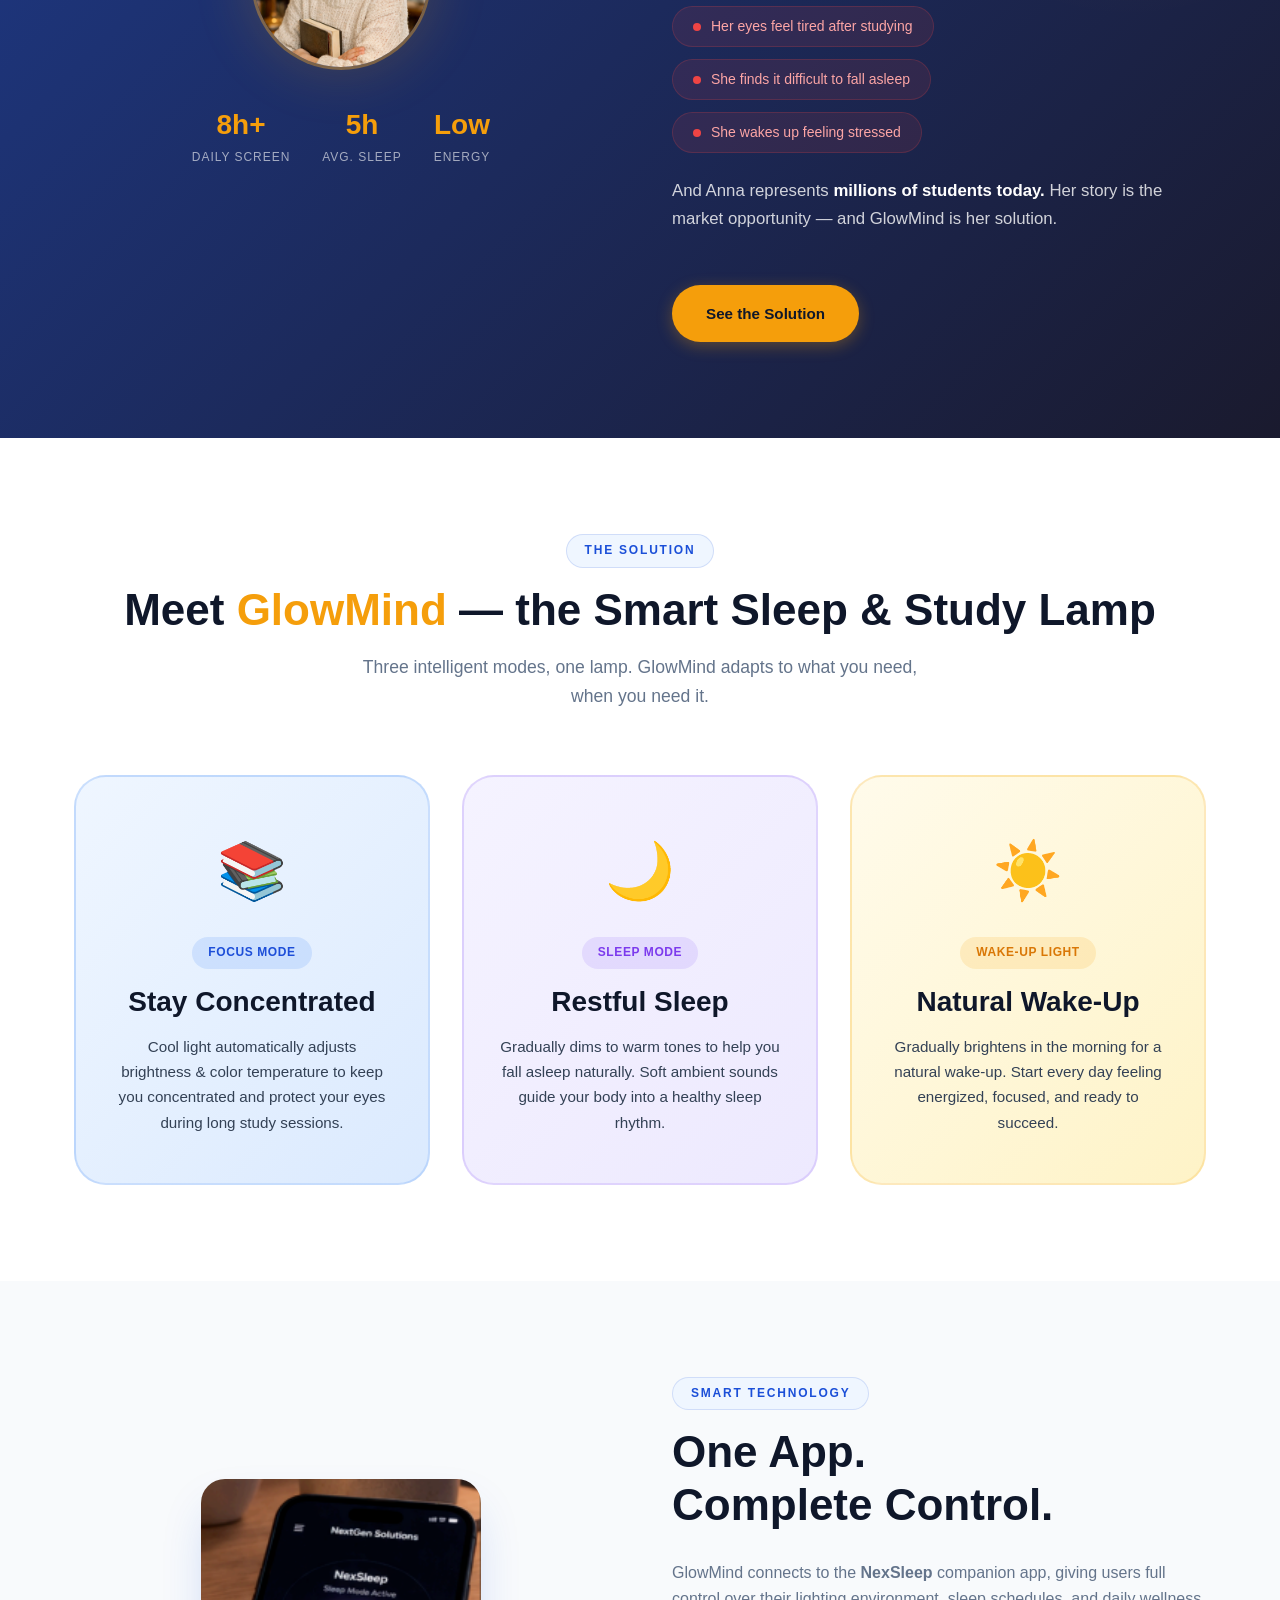
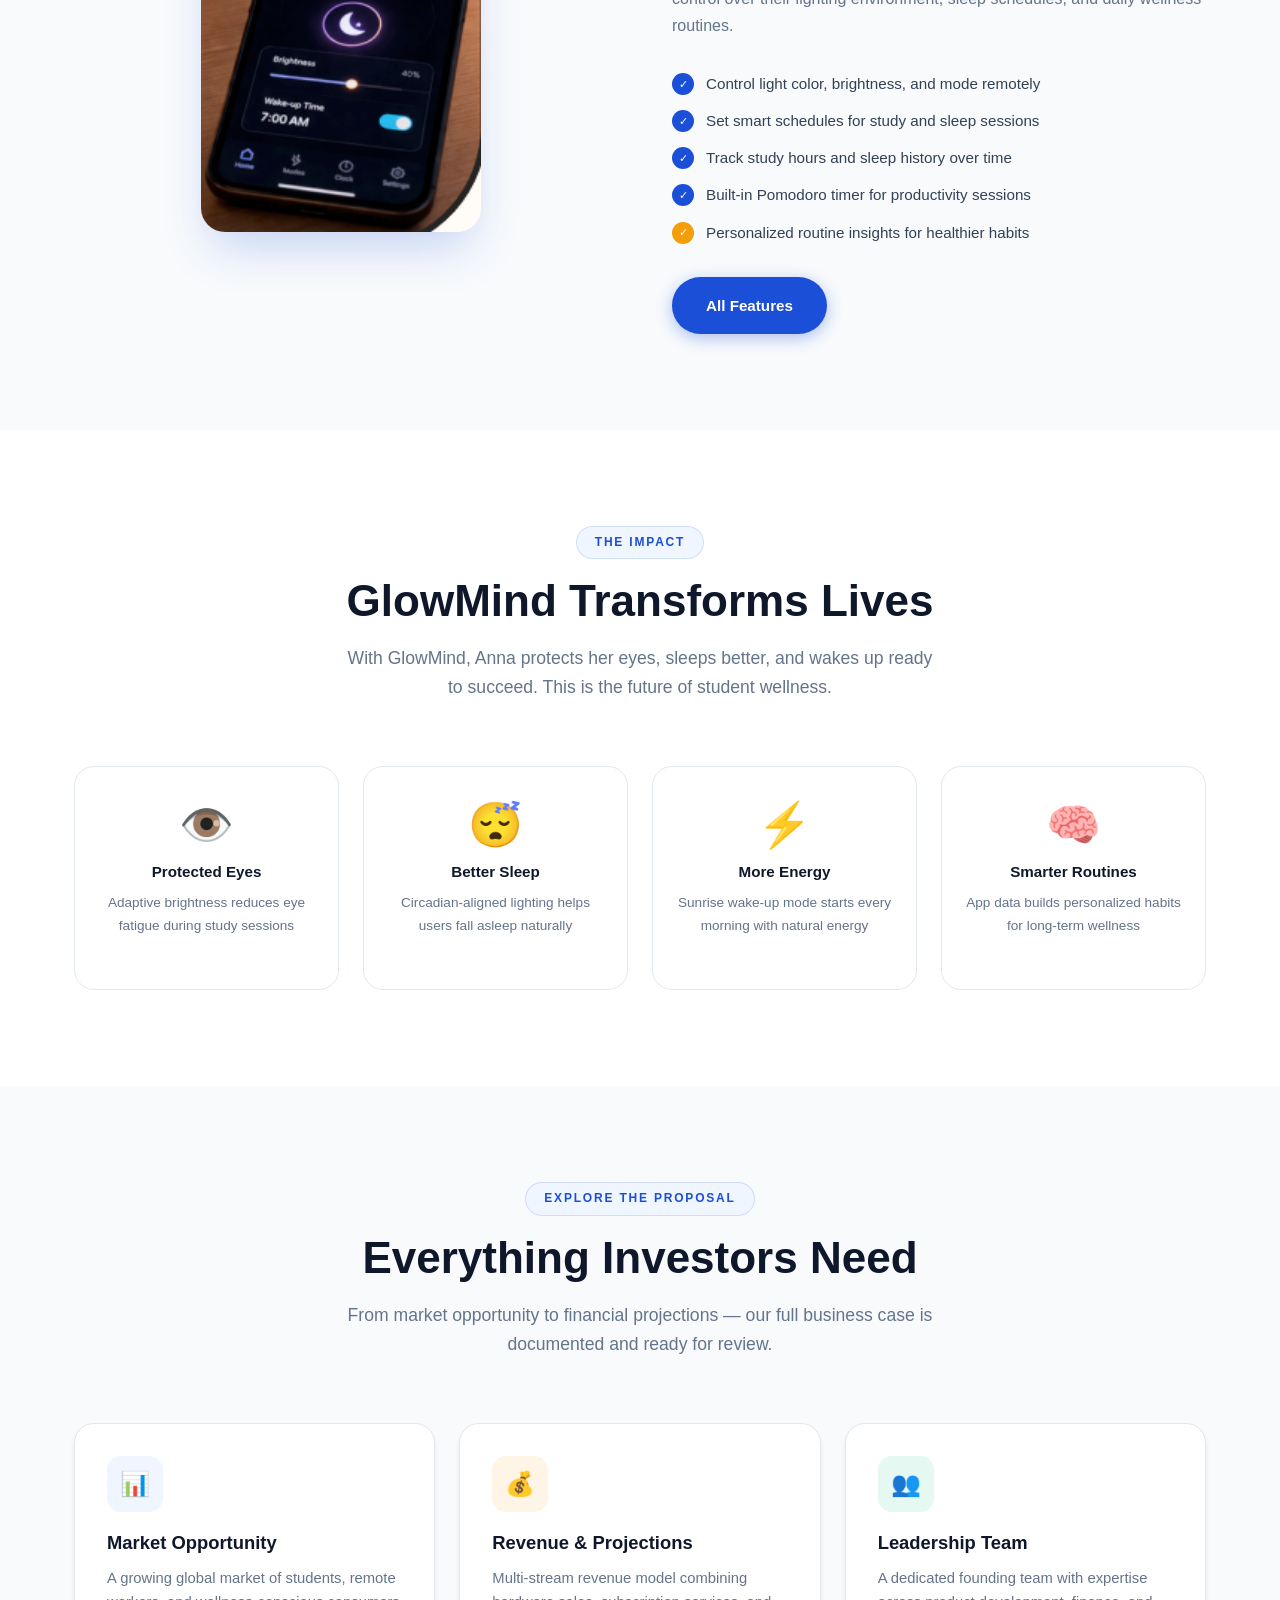
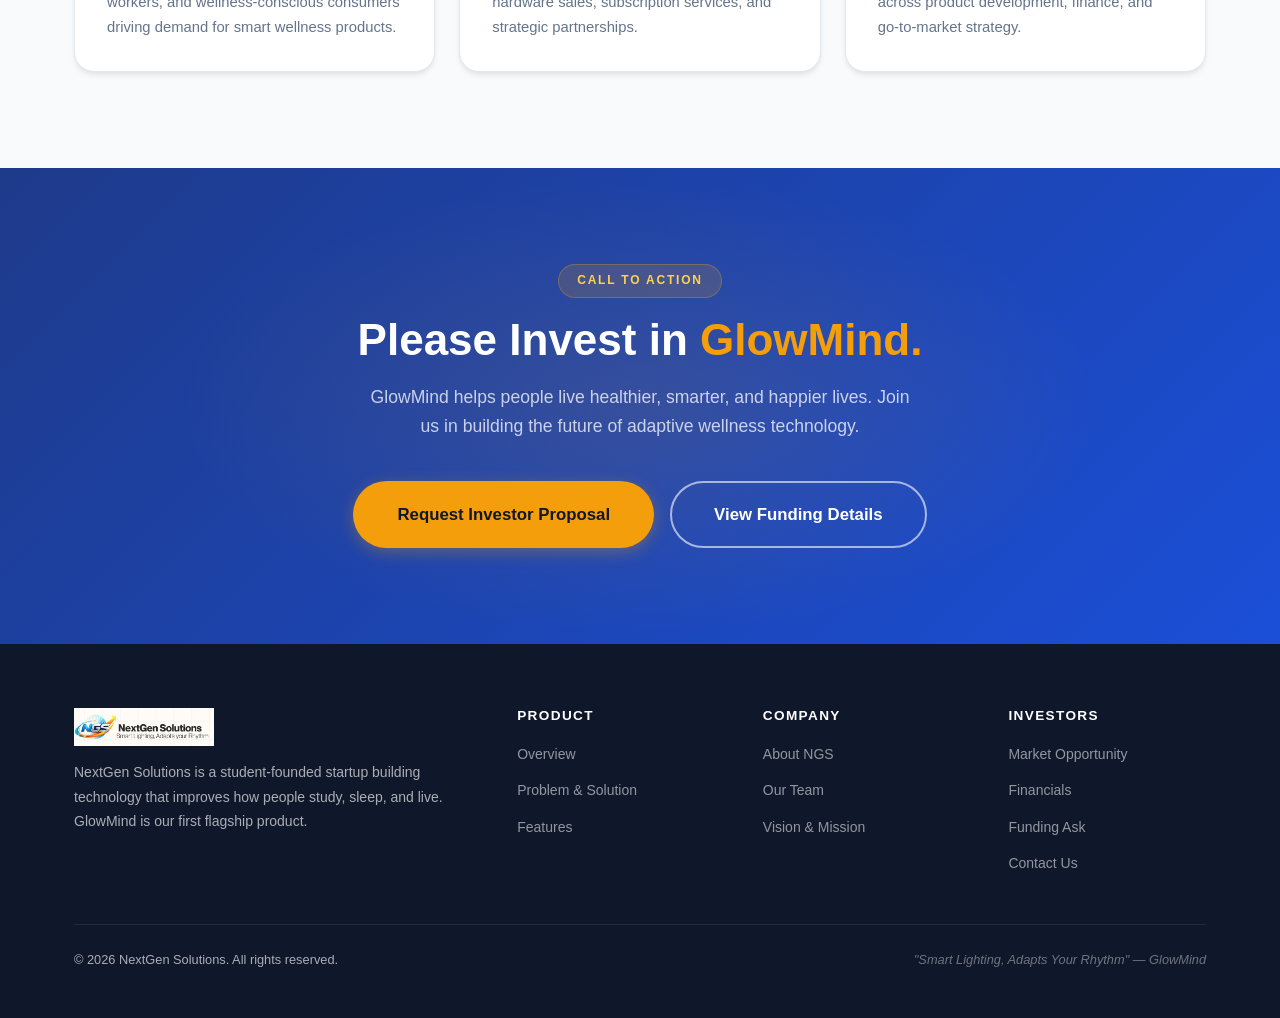
==== commit 751ceab8: "add video" ====
--- a/index.html
+++ b/index.html
@@ -1,313 +1,372 @@
 <!DOCTYPE html>
 <html lang="en">
+
 <head>
- <meta charset="UTF-8" />
- <meta name="viewport" content="width=device-width, initial-scale=1.0" />
- <link rel="icon" type="image/png" href="assets/img/logo-small.png" />
- <title>GLOWMIND – Smart Sleep &amp; Study Lamp | NextGen Solutions</title>
- <meta name="description" content="GlowMind is an AI-adaptive smart lamp that protects eyes, improves sleep, and builds healthier daily routines. A NextGen Solutions product." />
- <link rel="stylesheet" href="assets/css/styles.css" />
+    <meta charset="UTF-8" />
+    <meta name="viewport" content="width=device-width, initial-scale=1.0" />
+    <link rel="icon" type="image/png" href="assets/img/logo-small.png" />
+    <title>GLOWMIND – Smart Sleep &amp; Study Lamp | NextGen Solutions</title>
+    <meta name="description"
+        content="GlowMind is an AI-adaptive smart lamp that protects eyes, improves sleep, and builds healthier daily routines. A NextGen Solutions product." />
+    <link rel="stylesheet" href="assets/css/styles.css" />
 </head>
+
 <body>
 
-<!-- ── NAVIGATION ── -->
-<nav class="nav">
- <div class="nav-inner">
- <a href="index.html" class="nav-logo"><img src="assets/img/logo.png" alt="NextGen Solutions – GlowMind" class="nav-logo-img" /></a>
- <ul class="nav-menu">
- <li class="nav-item"><a href="index.html" class="nav-link active">Home</a></li>
- <li class="nav-item">
- <a href="about.html" class="nav-link" data-dropdown="true">About <span class="chevron">▾</span></a>
- <div class="dropdown">
- <a href="about.html">Company Overview</a>
- <a href="about/team.html">Our Team</a>
- <a href="about/vision-mission.html">Vision &amp; Mission</a>
- </div>
- </li>
- <li class="nav-item">
- <a href="product.html" class="nav-link" data-dropdown="true">Product <span class="chevron">▾</span></a>
- <div class="dropdown">
- <a href="product.html">Product Overview</a>
- <a href="product/problem-solution.html">Problem &amp; Solution</a>
- <a href="product/features.html">Features</a>
- </div>
- </li>
- <li class="nav-item">
- <a href="market.html" class="nav-link" data-dropdown="true">Market <span class="chevron">▾</span></a>
- <div class="dropdown">
- <a href="market.html">Market Opportunity</a>
- <a href="market/customers.html">Target Customers</a>
- <a href="market/competition.html">Competition</a>
- </div>
- </li>
- <li class="nav-item">
- <a href="financials.html" class="nav-link" data-dropdown="true">Financials <span class="chevron">▾</span></a>
- <div class="dropdown">
- <a href="financials.html">Revenue &amp; Projections</a>
- <a href="financials/traction.html">Traction</a>
- <a href="financials/funding.html">Funding Ask</a>
- </div>
- </li>
- <li class="nav-item"><a href="contact.html" class="nav-link nav-cta">Invest Now</a></li>
- </ul>
- <div class="nav-toggle" aria-label="Toggle menu">
- <span></span><span></span><span></span>
- </div>
- </div>
-</nav>
-
-<!-- ── HERO ── -->
-<section class="hero">
- <div class="hero-grid"></div>
- <div class="container hero-inner">
- <div class="hero-content">
- <div class="hero-eyebrow">
- <span class="dot"></span>
- NextGen Solutions · Investor Pitch 2026
- </div>
- <h1>Smart Lighting,<br /><span class="tagline-accent">Adapts Your Rhythm.</span></h1>
- <p class="tagline">"A Light From Your Dreams"</p>
-
- <div class="hero-speech animate-fade-up delay-1">
- <p class="question">Good morning, investors.</p>
- <p>Let me ask you a quick question. Have you ever studied for a long time and felt your <strong>eyes hurt</strong>? Have you ever had difficulty <strong>falling asleep</strong>? Have you ever woken up feeling <strong>tired</strong>?</p>
- <p style="margin-bottom:0;font-weight:600;color:rgba(255,255,255,.95);">You are not alone — and we built GlowMind to change that.</p>
- </div>
-
- <div class="hero-cta animate-fade-up delay-2">
- <a href="product.html" class="btn btn-accent btn-lg">Explore GlowMind</a>
- <a href="contact.html" class="btn btn-outline-white btn-lg">Invest With Us</a>
- </div>
-
- <div class="hero-stats animate-fade-up delay-3">
- <div class="hero-stat">
- <div class="number" data-count="600" data-suffix="M+">0</div>
- <div class="label">Students Worldwide</div>
- </div>
- <div class="hero-stat">
- <div class="number" data-count="3" data-suffix=" Modes">0</div>
- <div class="label">Adaptive Lighting</div>
- </div>
- <div class="hero-stat">
- <div class="number" data-count="1" data-suffix=" App">0</div>
- <div class="label">Smart Control</div>
- </div>
- </div>
- </div>
- </div>
-
- <!-- Product Visual -->
- <div class="hero-lamp">
- <img src="assets/img/product.png" alt="GlowMind Smart Lamp" class="hero-product-img" />
- </div>
-</section>
-
-<!-- ── MEET ANNA ── -->
-<section class="anna-section">
- <div class="container">
- <div class="anna-grid">
- <div class="anna-avatar reveal">
- <div class="avatar-circle" style="overflow:hidden;padding:0;">
- <img src="assets/img/anna.png" alt="Anna – a student" style="width:100%;height:100%;object-fit:cover;" />
- </div>
- <div class="avatar-stats">
- <div class="avatar-stat"><div class="val">8h+</div><div class="lbl">Daily Screen</div></div>
- <div class="avatar-stat"><div class="val">5h</div><div class="lbl">Avg. Sleep</div></div>
- <div class="avatar-stat"><div class="val">Low</div><div class="lbl">Energy</div></div>
- </div>
- </div>
- <div class="anna-story reveal delay-1">
- <div class="section-header" style="text-align:left;margin-bottom:28px;">
- <div class="eyebrow" style="background:rgba(245,158,11,.15);border-color:rgba(245,158,11,.3);color:#FCD34D;">The Problem</div>
- <h2 style="color:white;">Meet <span style="color:var(--accent)">Anna</span>,<br />a hardworking student.</h2>
- </div>
- <p>Anna studies long hours every day. She loves learning — but her environment is working against her. She's not unique. She represents <strong style="color:white;">millions of students today.</strong></p>
- <div class="anna-pain">
- <div class="pain-tag"><span class="dot"></span> Her eyes feel tired after studying</div>
- <div class="pain-tag"><span class="dot"></span> She finds it difficult to fall asleep</div>
- <div class="pain-tag"><span class="dot"></span> She wakes up feeling stressed</div>
- </div>
- <p style="margin-top:20px;">And Anna represents <strong style="color:white;">millions of students today.</strong> Her story is the market opportunity — and GlowMind is her solution.</p>
- <a href="product/problem-solution.html" class="btn btn-accent mt-8">See the Solution</a>
- </div>
- </div>
- </div>
-</section>
-
-<!-- ── SOLUTION ── -->
-<section class="section">
- <div class="container">
- <div class="section-header reveal">
- <div class="eyebrow">The Solution</div>
- <h2>Meet <span class="text-accent">GlowMind</span> — the Smart Sleep &amp; Study Lamp</h2>
- <p>Three intelligent modes, one lamp. GlowMind adapts to what you need, when you need it.</p>
- </div>
- <div class="modes-grid">
- <div class="mode-card study reveal">
- <span class="mode-icon">📚</span>
- <div class="mode-badge">Focus Mode</div>
- <h3>Stay Concentrated</h3>
- <p>Cool light automatically adjusts brightness &amp; color temperature to keep you concentrated and protect your eyes during long study sessions.</p>
- </div>
- <div class="mode-card sleep reveal delay-1">
- <span class="mode-icon">🌙</span>
- <div class="mode-badge">Sleep Mode</div>
- <h3>Restful Sleep</h3>
- <p>Gradually dims to warm tones to help you fall asleep naturally. Soft ambient sounds guide your body into a healthy sleep rhythm.</p>
- </div>
- <div class="mode-card wakeup reveal delay-2">
- <span class="mode-icon">☀️</span>
- <div class="mode-badge">Wake-Up Light</div>
- <h3>Natural Wake-Up</h3>
- <p>Gradually brightens in the morning for a natural wake-up. Start every day feeling energized, focused, and ready to succeed.</p>
- </div>
- </div>
- </div>
-</section>
-
-<!-- ── TECHNOLOGY ── -->
-<section class="section section-alt">
- <div class="container">
- <div class="two-col">
- <div class="reveal" style="display:flex;justify-content:center;align-items:center;">
- <img src="assets/img/app.png" alt="GlowMind NexSleep App" style="max-width:280px;width:100%;border-radius:24px;box-shadow:var(--shadow-xl);" />
- </div>
- <div class="two-col-content reveal delay-1">
- <div class="section-header" style="text-align:left;margin-bottom:28px;">
- <div class="eyebrow">Smart Technology</div>
- <h2>One App.<br />Complete Control.</h2>
- </div>
- <p>GlowMind connects to the <strong>NexSleep</strong> companion app, giving users full control over their lighting environment, sleep schedules, and daily wellness routines.</p>
- <div class="checklist mt-8">
- <div class="checklist-item"><div class="ci-icon">✓</div><span>Control light color, brightness, and mode remotely</span></div>
- <div class="checklist-item"><div class="ci-icon">✓</div><span>Set smart schedules for study and sleep sessions</span></div>
- <div class="checklist-item"><div class="ci-icon">✓</div><span>Track study hours and sleep history over time</span></div>
- <div class="checklist-item"><div class="ci-icon">✓</div><span>Built-in Pomodoro timer for productivity sessions</span></div>
- <div class="checklist-item accent"><div class="ci-icon">✓</div><span>Personalized routine insights for healthier habits</span></div>
- </div>
- <a href="product/features.html" class="btn btn-primary mt-8">All Features</a>
- </div>
- </div>
- </div>
-</section>
-
-<!-- ── IMPACT ── -->
-<section class="section">
- <div class="container">
- <div class="section-header reveal">
- <div class="eyebrow">The Impact</div>
- <h2>GlowMind Transforms Lives</h2>
- <p>With GlowMind, Anna protects her eyes, sleeps better, and wakes up ready to succeed. This is the future of student wellness.</p>
- </div>
- <div class="stats-row">
- <div class="stat-box reveal">
- <div class="number accent">👁️</div>
- <div class="label" style="font-size:.95rem;font-weight:600;color:var(--dark);margin-top:12px;">Protected Eyes</div>
- <p style="font-size:.85rem;color:var(--text-light);margin-top:8px;">Adaptive brightness reduces eye fatigue during study sessions</p>
- </div>
- <div class="stat-box reveal delay-1">
- <div class="number accent">😴</div>
- <div class="label" style="font-size:.95rem;font-weight:600;color:var(--dark);margin-top:12px;">Better Sleep</div>
- <p style="font-size:.85rem;color:var(--text-light);margin-top:8px;">Circadian-aligned lighting helps users fall asleep naturally</p>
- </div>
- <div class="stat-box reveal delay-2">
- <div class="number accent">⚡</div>
- <div class="label" style="font-size:.95rem;font-weight:600;color:var(--dark);margin-top:12px;">More Energy</div>
- <p style="font-size:.85rem;color:var(--text-light);margin-top:8px;">Sunrise wake-up mode starts every morning with natural energy</p>
- </div>
- <div class="stat-box reveal delay-3">
- <div class="number accent">🧠</div>
- <div class="label" style="font-size:.95rem;font-weight:600;color:var(--dark);margin-top:12px;">Smarter Routines</div>
- <p style="font-size:.85rem;color:var(--text-light);margin-top:8px;">App data builds personalized habits for long-term wellness</p>
- </div>
- </div>
- </div>
-</section>
-
-<!-- ── QUICK LINKS ── -->
-<section class="section section-alt">
- <div class="container">
- <div class="section-header reveal">
- <div class="eyebrow">Explore the Proposal</div>
- <h2>Everything Investors Need</h2>
- <p>From market opportunity to financial projections — our full business case is documented and ready for review.</p>
- </div>
- <div class="card-grid card-grid-3">
- <a href="market.html" class="card reveal" style="cursor:pointer;">
- <div class="card-icon blue">📊</div>
- <h3>Market Opportunity</h3>
- <p>A growing global market of students, remote workers, and wellness-conscious consumers driving demand for smart wellness products.</p>
- </a>
- <a href="financials.html" class="card reveal delay-1" style="cursor:pointer;">
- <div class="card-icon yellow">💰</div>
- <h3>Revenue &amp; Projections</h3>
- <p>Multi-stream revenue model combining hardware sales, subscription services, and strategic partnerships.</p>
- </a>
- <a href="about/team.html" class="card reveal delay-2" style="cursor:pointer;">
- <div class="card-icon green">👥</div>
- <h3>Leadership Team</h3>
- <p>A dedicated founding team with expertise across product development, finance, and go-to-market strategy.</p>
- </a>
- </div>
- </div>
-</section>
-
-<!-- ── CTA ── -->
-<section class="cta-section">
- <div class="container">
- <div class="section-header" style="margin-bottom:40px;">
- <div class="eyebrow" style="background:rgba(245,158,11,.15);border-color:rgba(245,158,11,.3);color:#FCD34D;">Call to Action</div>
- <h2>Please Invest in <span style="color:var(--accent)">GlowMind.</span></h2>
- <p>GlowMind helps people live healthier, smarter, and happier lives. Join us in building the future of adaptive wellness technology.</p>
- </div>
- <div class="cta-buttons">
- <a href="contact.html" class="btn btn-accent btn-lg">Request Investor Proposal</a>
- <a href="financials/funding.html" class="btn btn-outline-white btn-lg">View Funding Details</a>
- </div>
- </div>
-</section>
-
-<!-- ── FOOTER ── -->
-<footer class="footer">
- <div class="container">
- <div class="footer-grid">
- <div class="footer-brand">
- <img src="assets/img/logo.png" alt="NextGen Solutions" class="footer-logo-img" />
- <p>NextGen Solutions is a student-founded startup building technology that improves how people study, sleep, and live. GlowMind is our first flagship product.</p>
- </div>
- <div class="footer-col">
- <h5>Product</h5>
- <ul>
- <li><a href="product.html">Overview</a></li>
- <li><a href="product/problem-solution.html">Problem &amp; Solution</a></li>
- <li><a href="product/features.html">Features</a></li>
- </ul>
- </div>
- <div class="footer-col">
- <h5>Company</h5>
- <ul>
- <li><a href="about.html">About NGS</a></li>
- <li><a href="about/team.html">Our Team</a></li>
- <li><a href="about/vision-mission.html">Vision &amp; Mission</a></li>
- </ul>
- </div>
- <div class="footer-col">
- <h5>Investors</h5>
- <ul>
- <li><a href="market.html">Market Opportunity</a></li>
- <li><a href="financials.html">Financials</a></li>
- <li><a href="financials/funding.html">Funding Ask</a></li>
- <li><a href="contact.html">Contact Us</a></li>
- </ul>
- </div>
- </div>
- <div class="footer-bottom">
- <p>&copy; 2026 NextGen Solutions. All rights reserved.</p>
- <p class="footer-tagline">"Smart Lighting, Adapts Your Rhythm" — GlowMind</p>
- </div>
- </div>
-</footer>
-
-<script src="assets/js/script.js"></script>
+    <!-- ── NAVIGATION ── -->
+    <nav class="nav">
+        <div class="nav-inner">
+            <a href="index.html" class="nav-logo"><img src="assets/img/logo.png" alt="NextGen Solutions – GlowMind"
+                    class="nav-logo-img" /></a>
+            <ul class="nav-menu">
+                <li class="nav-item"><a href="index.html" class="nav-link active">Home</a></li>
+                <li class="nav-item">
+                    <a href="about.html" class="nav-link" data-dropdown="true">About <span class="chevron">▾</span></a>
+                    <div class="dropdown">
+                        <a href="about.html">Company Overview</a>
+                        <a href="about/team.html">Our Team</a>
+                        <a href="about/vision-mission.html">Vision &amp; Mission</a>
+                    </div>
+                </li>
+                <li class="nav-item">
+                    <a href="product.html" class="nav-link" data-dropdown="true">Product <span
+                            class="chevron">▾</span></a>
+                    <div class="dropdown">
+                        <a href="product.html">Product Overview</a>
+                        <a href="product/problem-solution.html">Problem &amp; Solution</a>
+                        <a href="product/features.html">Features</a>
+                    </div>
+                </li>
+                <li class="nav-item">
+                    <a href="market.html" class="nav-link" data-dropdown="true">Market <span
+                            class="chevron">▾</span></a>
+                    <div class="dropdown">
+                        <a href="market.html">Market Opportunity</a>
+                        <a href="market/customers.html">Target Customers</a>
+                        <a href="market/competition.html">Competition</a>
+                    </div>
+                </li>
+                <li class="nav-item">
+                    <a href="financials.html" class="nav-link" data-dropdown="true">Financials <span
+                            class="chevron">▾</span></a>
+                    <div class="dropdown">
+                        <a href="financials.html">Revenue &amp; Projections</a>
+                        <a href="financials/traction.html">Traction</a>
+                        <a href="financials/funding.html">Funding Ask</a>
+                    </div>
+                </li>
+                <li class="nav-item"><a href="contact.html" class="nav-link nav-cta">Invest Now</a></li>
+            </ul>
+            <div class="nav-toggle" aria-label="Toggle menu">
+                <span></span><span></span><span></span>
+            </div>
+        </div>
+    </nav>
+
+    <!-- ── HERO ── -->
+    <section class="hero">
+        <div class="hero-grid"></div>
+        <div class="container hero-inner">
+            <div class="hero-content">
+                <br />
+                <div class="hero-eyebrow">
+                    <span class="dot"></span>
+                    NextGen Solutions · 2026
+                </div>
+                <h1>Smart Lighting,<br /><span class="tagline-accent">Adapts Your Rhythm.</span></h1>
+                <p class="tagline">"A Light From Your Dreams"</p>
+
+                <div class="hero-speech animate-fade-up delay-1">
+                    <p class="question">Good morning, investors.</p>
+                    <p>Let me ask you a quick question. Have you ever studied for a long time and felt your <strong>eyes
+                            hurt</strong>? Have you ever had difficulty <strong>falling asleep</strong>? Have you ever
+                        woken up feeling <strong>tired</strong>?</p>
+                    <p style="margin-bottom:0;font-weight:600;color:rgba(255,255,255,.95);">You are not alone — and we
+                        built GlowMind to change that.</p>
+                </div>
+
+                <div class="hero-cta animate-fade-up delay-2">
+                    <video src="assets/video/intro.mp4" controls
+                        style="width: 100%; border-radius: 12px; margin-bottom: 24px; box-shadow: 0 10px 30px rgba(0,0,0,0.5);"></video>
+                    <a href="product.html" class="btn btn-accent btn-lg">Explore GlowMind</a>
+                    <a href="contact.html" class="btn btn-outline-white btn-lg">Invest With Us</a>
+                </div>
+
+                <div class="hero-stats animate-fade-up delay-3">
+                    <div class="hero-stat">
+                        <div class="number" data-count="600" data-suffix="M+">0</div>
+                        <div class="label">Students Worldwide</div>
+                    </div>
+                    <div class="hero-stat">
+                        <div class="number" data-count="3" data-suffix=" Modes">0</div>
+                        <div class="label">Adaptive Lighting</div>
+                    </div>
+                    <div class="hero-stat">
+                        <div class="number" data-count="1" data-suffix=" App">0</div>
+                        <div class="label">Smart Control</div>
+                    </div>
+                </div>
+            </div>
+        </div>
+
+
+    </section>
+
+    <!-- ── MEET ANNA ── -->
+    <section class="anna-section">
+        <div class="container">
+            <div class="anna-grid">
+                <div class="anna-avatar reveal">
+                    <div class="avatar-circle" style="overflow:hidden;padding:0;">
+                        <img src="assets/img/anna.png" alt="Anna – a student"
+                            style="width:100%;height:100%;object-fit:cover;" />
+                    </div>
+                    <div class="avatar-stats">
+                        <div class="avatar-stat">
+                            <div class="val">8h+</div>
+                            <div class="lbl">Daily Screen</div>
+                        </div>
+                        <div class="avatar-stat">
+                            <div class="val">5h</div>
+                            <div class="lbl">Avg. Sleep</div>
+                        </div>
+                        <div class="avatar-stat">
+                            <div class="val">Low</div>
+                            <div class="lbl">Energy</div>
+                        </div>
+                    </div>
+                </div>
+                <div class="anna-story reveal delay-1">
+                    <div class="section-header" style="text-align:left;margin-bottom:28px;">
+                        <div class="eyebrow"
+                            style="background:rgba(245,158,11,.15);border-color:rgba(245,158,11,.3);color:#FCD34D;">The
+                            Problem</div>
+                        <h2 style="color:white;">Meet <span style="color:var(--accent)">Anna</span>,<br />a hardworking
+                            student.</h2>
+                    </div>
+                    <p>Anna studies long hours every day. She loves learning — but her environment is working against
+                        her. She's not unique. She represents <strong style="color:white;">millions of students
+                            today.</strong></p>
+                    <div class="anna-pain">
+                        <div class="pain-tag"><span class="dot"></span> Her eyes feel tired after studying</div>
+                        <div class="pain-tag"><span class="dot"></span> She finds it difficult to fall asleep</div>
+                        <div class="pain-tag"><span class="dot"></span> She wakes up feeling stressed</div>
+                    </div>
+                    <p style="margin-top:20px;">And Anna represents <strong style="color:white;">millions of students
+                            today.</strong> Her story is the market opportunity — and GlowMind is her solution.</p>
+                    <a href="product/problem-solution.html" class="btn btn-accent mt-8">See the Solution</a>
+                </div>
+            </div>
+        </div>
+    </section>
+
+    <!-- ── SOLUTION ── -->
+    <section class="section">
+        <div class="container">
+            <div class="section-header reveal">
+                <div class="eyebrow">The Solution</div>
+                <h2>Meet <span class="text-accent">GlowMind</span> — the Smart Sleep &amp; Study Lamp</h2>
+                <p>Three intelligent modes, one lamp. GlowMind adapts to what you need, when you need it.</p>
+            </div>
+            <div class="modes-grid">
+                <div class="mode-card study reveal">
+                    <span class="mode-icon">📚</span>
+                    <div class="mode-badge">Focus Mode</div>
+                    <h3>Stay Concentrated</h3>
+                    <p>Cool light automatically adjusts brightness &amp; color temperature to keep you concentrated and
+                        protect your eyes during long study sessions.</p>
+                </div>
+                <div class="mode-card sleep reveal delay-1">
+                    <span class="mode-icon">🌙</span>
+                    <div class="mode-badge">Sleep Mode</div>
+                    <h3>Restful Sleep</h3>
+                    <p>Gradually dims to warm tones to help you fall asleep naturally. Soft ambient sounds guide your
+                        body into a healthy sleep rhythm.</p>
+                </div>
+                <div class="mode-card wakeup reveal delay-2">
+                    <span class="mode-icon">☀️</span>
+                    <div class="mode-badge">Wake-Up Light</div>
+                    <h3>Natural Wake-Up</h3>
+                    <p>Gradually brightens in the morning for a natural wake-up. Start every day feeling energized,
+                        focused, and ready to succeed.</p>
+                </div>
+            </div>
+        </div>
+    </section>
+
+    <!-- ── TECHNOLOGY ── -->
+    <section class="section section-alt">
+        <div class="container">
+            <div class="two-col">
+                <div class="reveal" style="display:flex;justify-content:center;align-items:center;">
+                    <img src="assets/img/app.png" alt="GlowMind NexSleep App"
+                        style="max-width:280px;width:100%;border-radius:24px;box-shadow:var(--shadow-xl);" />
+                </div>
+                <div class="two-col-content reveal delay-1">
+                    <div class="section-header" style="text-align:left;margin-bottom:28px;">
+                        <div class="eyebrow">Smart Technology</div>
+                        <h2>One App.<br />Complete Control.</h2>
+                    </div>
+                    <p>GlowMind connects to the <strong>NexSleep</strong> companion app, giving users full control over
+                        their lighting environment, sleep schedules, and daily wellness routines.</p>
+                    <div class="checklist mt-8">
+                        <div class="checklist-item">
+                            <div class="ci-icon">✓</div><span>Control light color, brightness, and mode remotely</span>
+                        </div>
+                        <div class="checklist-item">
+                            <div class="ci-icon">✓</div><span>Set smart schedules for study and sleep sessions</span>
+                        </div>
+                        <div class="checklist-item">
+                            <div class="ci-icon">✓</div><span>Track study hours and sleep history over time</span>
+                        </div>
+                        <div class="checklist-item">
+                            <div class="ci-icon">✓</div><span>Built-in Pomodoro timer for productivity sessions</span>
+                        </div>
+                        <div class="checklist-item accent">
+                            <div class="ci-icon">✓</div><span>Personalized routine insights for healthier habits</span>
+                        </div>
+                    </div>
+                    <a href="product/features.html" class="btn btn-primary mt-8">All Features</a>
+                </div>
+            </div>
+        </div>
+    </section>
+
+    <!-- ── IMPACT ── -->
+    <section class="section">
+        <div class="container">
+            <div class="section-header reveal">
+                <div class="eyebrow">The Impact</div>
+                <h2>GlowMind Transforms Lives</h2>
+                <p>With GlowMind, Anna protects her eyes, sleeps better, and wakes up ready to succeed. This is the
+                    future of student wellness.</p>
+            </div>
+            <div class="stats-row">
+                <div class="stat-box reveal">
+                    <div class="number accent">👁️</div>
+                    <div class="label" style="font-size:.95rem;font-weight:600;color:var(--dark);margin-top:12px;">
+                        Protected Eyes</div>
+                    <p style="font-size:.85rem;color:var(--text-light);margin-top:8px;">Adaptive brightness reduces eye
+                        fatigue during study sessions</p>
+                </div>
+                <div class="stat-box reveal delay-1">
+                    <div class="number accent">😴</div>
+                    <div class="label" style="font-size:.95rem;font-weight:600;color:var(--dark);margin-top:12px;">
+                        Better Sleep</div>
+                    <p style="font-size:.85rem;color:var(--text-light);margin-top:8px;">Circadian-aligned lighting helps
+                        users fall asleep naturally</p>
+                </div>
+                <div class="stat-box reveal delay-2">
+                    <div class="number accent">⚡</div>
+                    <div class="label" style="font-size:.95rem;font-weight:600;color:var(--dark);margin-top:12px;">More
+                        Energy</div>
+                    <p style="font-size:.85rem;color:var(--text-light);margin-top:8px;">Sunrise wake-up mode starts
+                        every morning with natural energy</p>
+                </div>
+                <div class="stat-box reveal delay-3">
+                    <div class="number accent">🧠</div>
+                    <div class="label" style="font-size:.95rem;font-weight:600;color:var(--dark);margin-top:12px;">
+                        Smarter Routines</div>
+                    <p style="font-size:.85rem;color:var(--text-light);margin-top:8px;">App data builds personalized
+                        habits for long-term wellness</p>
+                </div>
+            </div>
+        </div>
+    </section>
+
+    <!-- ── QUICK LINKS ── -->
+    <section class="section section-alt">
+        <div class="container">
+            <div class="section-header reveal">
+                <div class="eyebrow">Explore the Proposal</div>
+                <h2>Everything Investors Need</h2>
+                <p>From market opportunity to financial projections — our full business case is documented and ready for
+                    review.</p>
+            </div>
+            <div class="card-grid card-grid-3">
+                <a href="market.html" class="card reveal" style="cursor:pointer;">
+                    <div class="card-icon blue">📊</div>
+                    <h3>Market Opportunity</h3>
+                    <p>A growing global market of students, remote workers, and wellness-conscious consumers driving
+                        demand for smart wellness products.</p>
+                </a>
+                <a href="financials.html" class="card reveal delay-1" style="cursor:pointer;">
+                    <div class="card-icon yellow">💰</div>
+                    <h3>Revenue &amp; Projections</h3>
+                    <p>Multi-stream revenue model combining hardware sales, subscription services, and strategic
+                        partnerships.</p>
+                </a>
+                <a href="about/team.html" class="card reveal delay-2" style="cursor:pointer;">
+                    <div class="card-icon green">👥</div>
+                    <h3>Leadership Team</h3>
+                    <p>A dedicated founding team with expertise across product development, finance, and go-to-market
+                        strategy.</p>
+                </a>
+            </div>
+        </div>
+    </section>
+
+    <!-- ── CTA ── -->
+    <section class="cta-section">
+        <div class="container">
+            <div class="section-header" style="margin-bottom:40px;">
+                <div class="eyebrow"
+                    style="background:rgba(245,158,11,.15);border-color:rgba(245,158,11,.3);color:#FCD34D;">Call to
+                    Action</div>
+                <h2>Please Invest in <span style="color:var(--accent)">GlowMind.</span></h2>
+                <p>GlowMind helps people live healthier, smarter, and happier lives. Join us in building the future of
+                    adaptive wellness technology.</p>
+            </div>
+            <div class="cta-buttons">
+                <a href="contact.html" class="btn btn-accent btn-lg">Request Investor Proposal</a>
+                <a href="financials/funding.html" class="btn btn-outline-white btn-lg">View Funding Details</a>
+            </div>
+        </div>
+    </section>
+
+    <!-- ── FOOTER ── -->
+    <footer class="footer">
+        <div class="container">
+            <div class="footer-grid">
+                <div class="footer-brand">
+                    <img src="assets/img/logo.png" alt="NextGen Solutions" class="footer-logo-img" />
+                    <p>NextGen Solutions is a student-founded startup building technology that improves how people
+                        study, sleep, and live. GlowMind is our first flagship product.</p>
+                </div>
+                <div class="footer-col">
+                    <h5>Product</h5>
+                    <ul>
+                        <li><a href="product.html">Overview</a></li>
+                        <li><a href="product/problem-solution.html">Problem &amp; Solution</a></li>
+                        <li><a href="product/features.html">Features</a></li>
+                    </ul>
+                </div>
+                <div class="footer-col">
+                    <h5>Company</h5>
+                    <ul>
+                        <li><a href="about.html">About NGS</a></li>
+                        <li><a href="about/team.html">Our Team</a></li>
+                        <li><a href="about/vision-mission.html">Vision &amp; Mission</a></li>
+                    </ul>
+                </div>
+                <div class="footer-col">
+                    <h5>Investors</h5>
+                    <ul>
+                        <li><a href="market.html">Market Opportunity</a></li>
+                        <li><a href="financials.html">Financials</a></li>
+                        <li><a href="financials/funding.html">Funding Ask</a></li>
+                        <li><a href="contact.html">Contact Us</a></li>
+                    </ul>
+                </div>
+            </div>
+            <div class="footer-bottom">
+                <p>&copy; 2026 NextGen Solutions. All rights reserved.</p>
+                <p class="footer-tagline">"Smart Lighting, Adapts Your Rhythm" — GlowMind</p>
+            </div>
+        </div>
+    </footer>
+
+    <script src="assets/js/script.js"></script>
 </body>
-</html>
+
+</html>
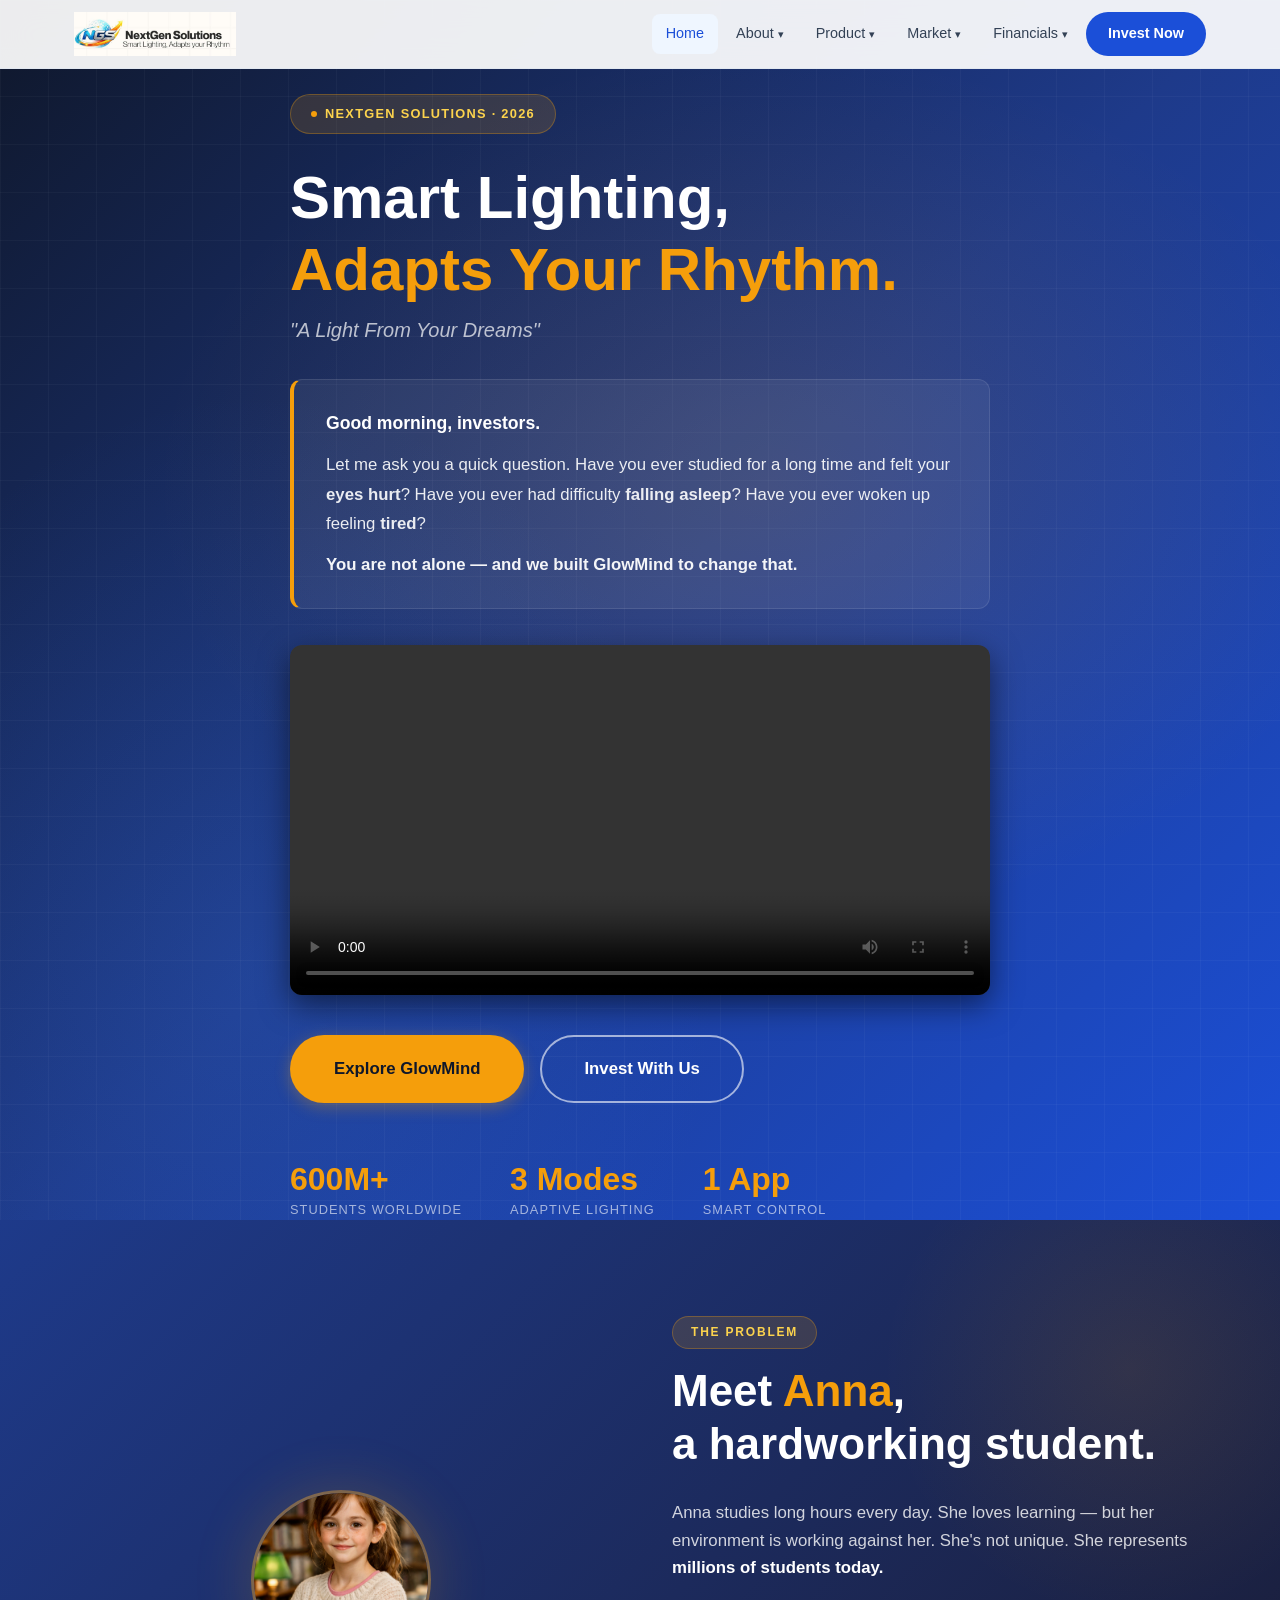
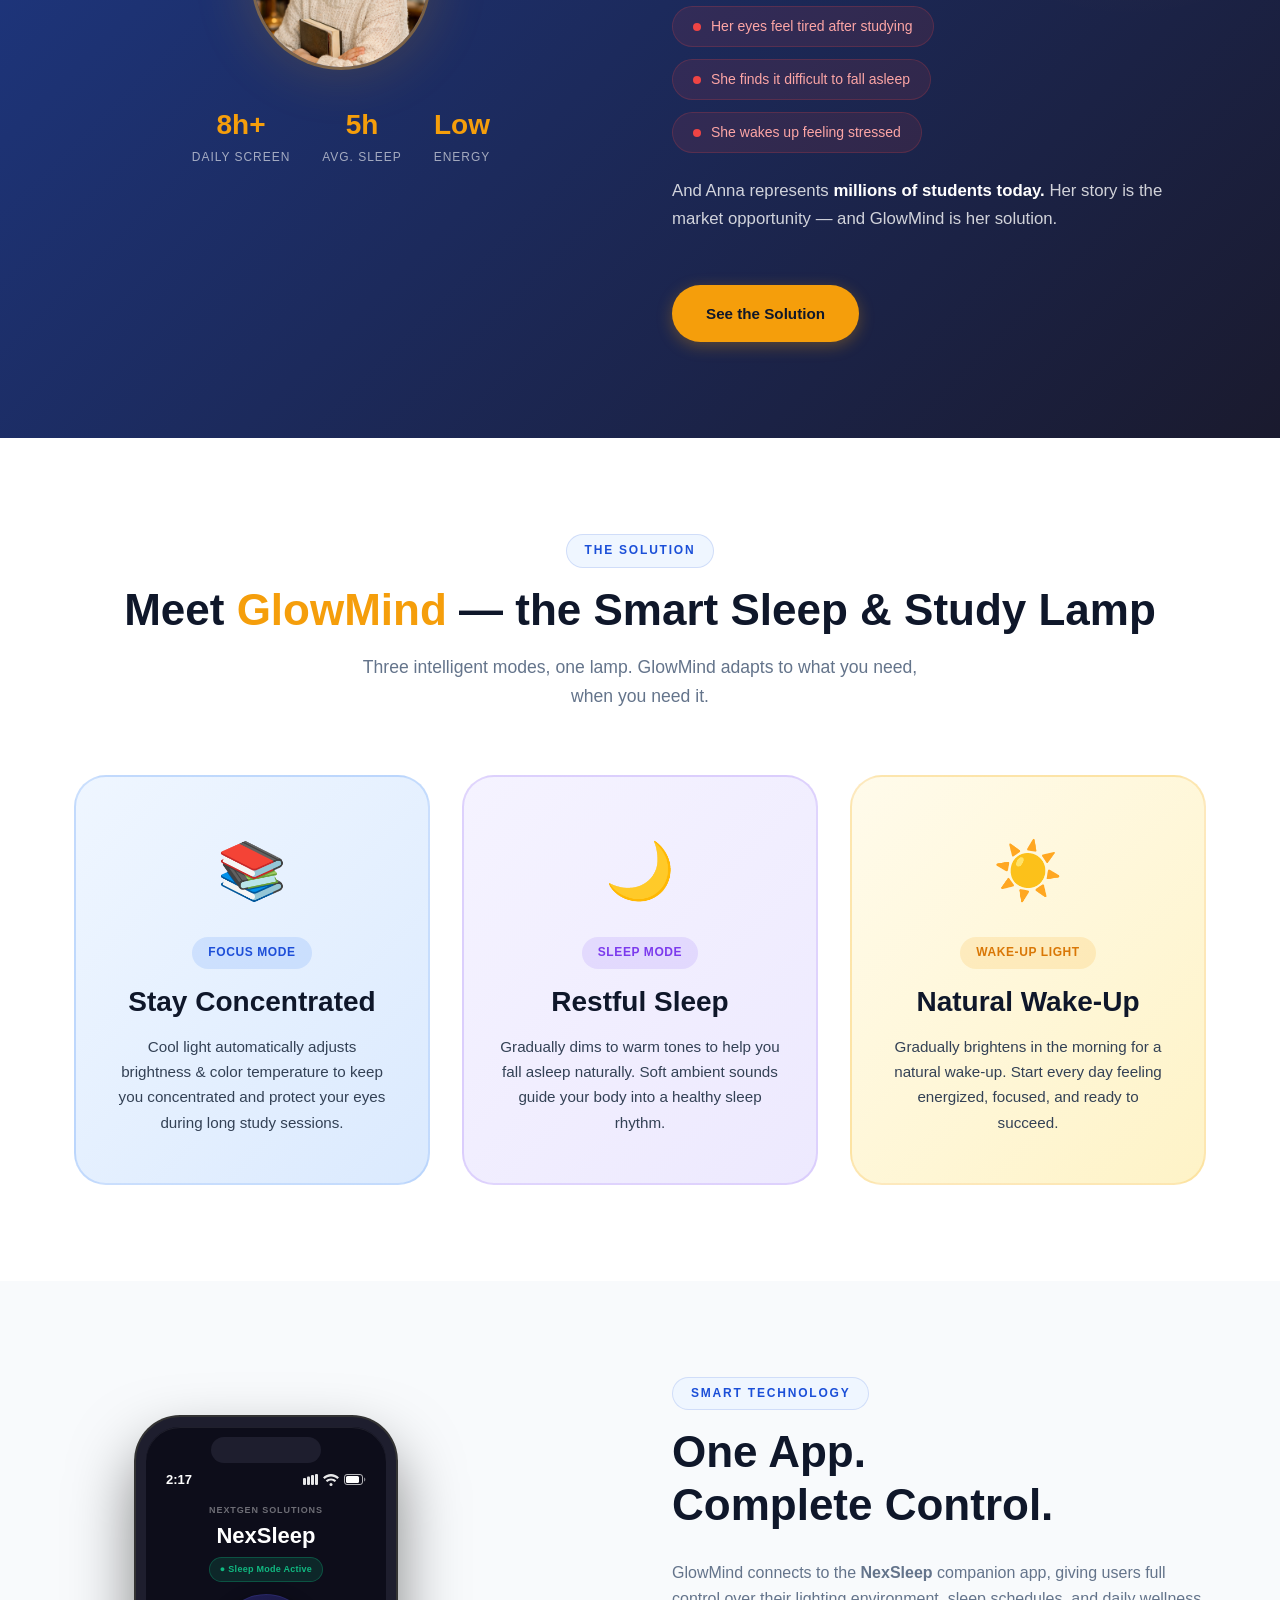
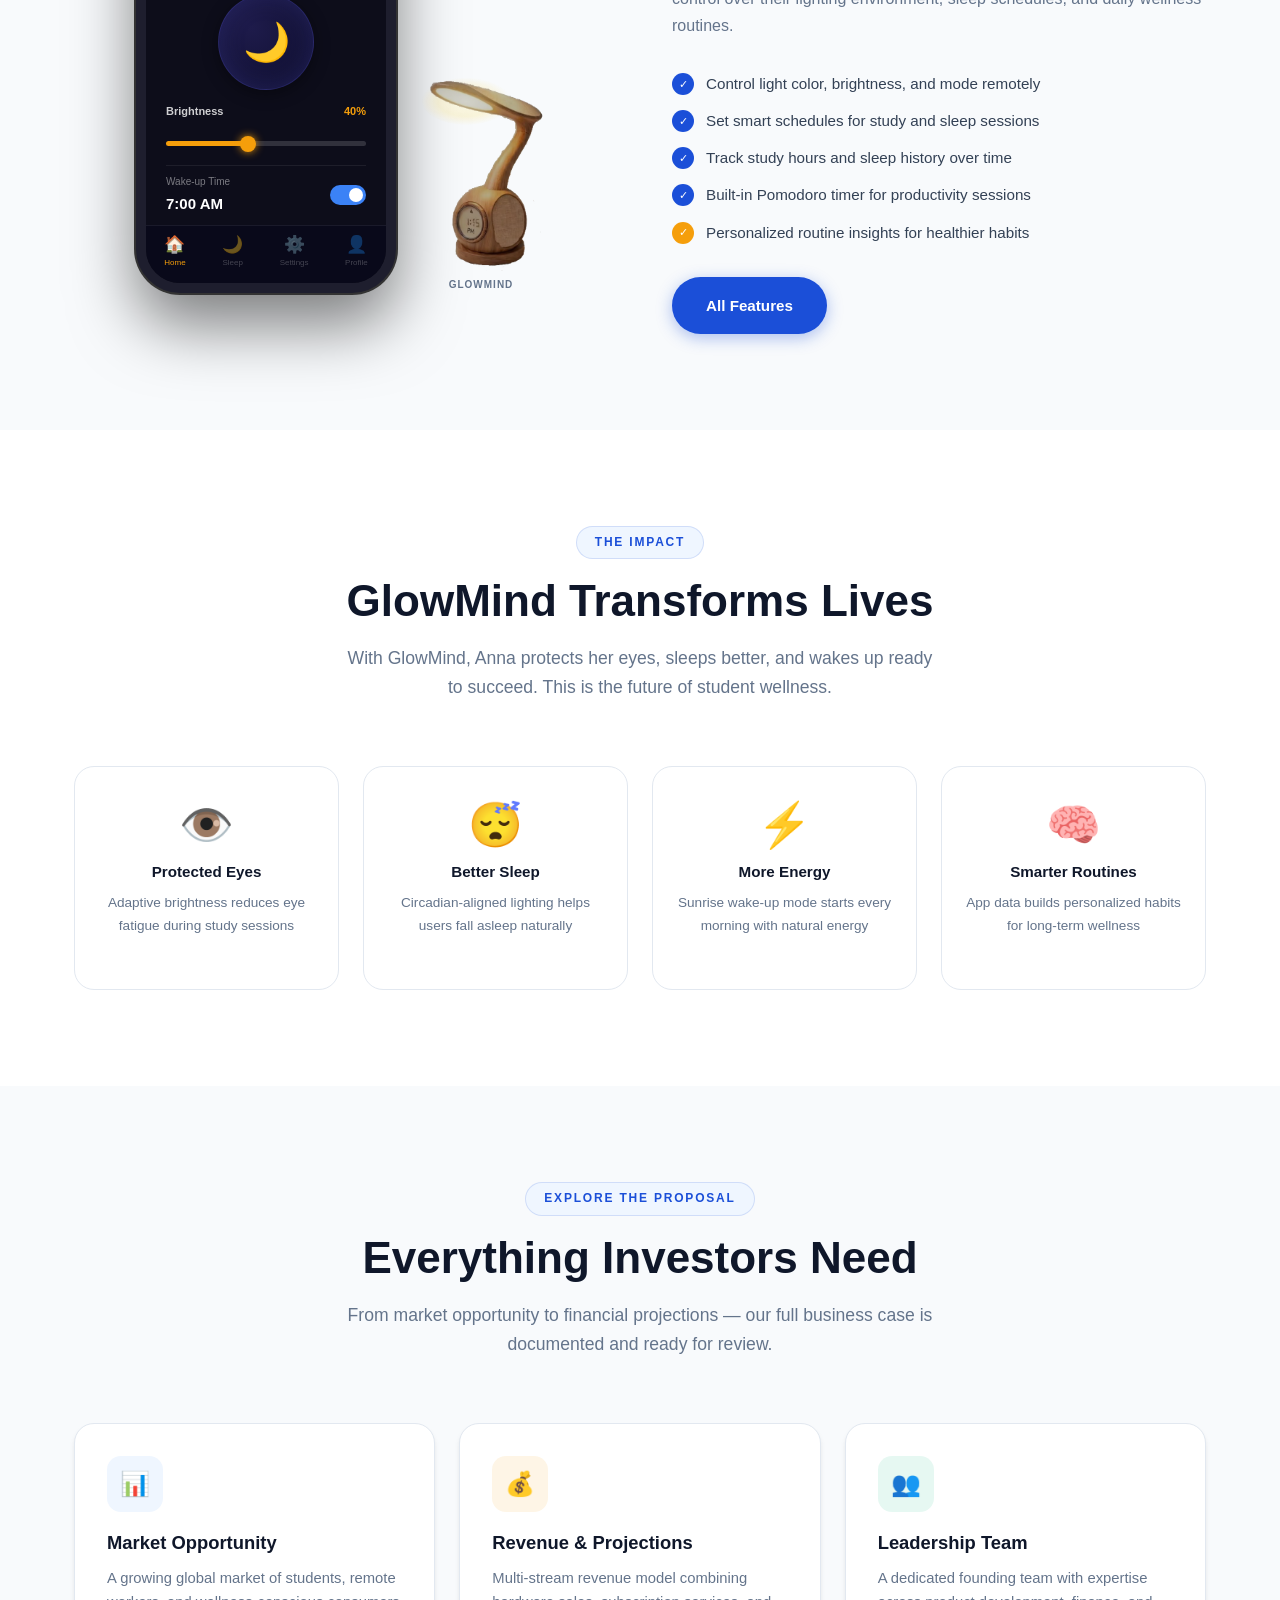
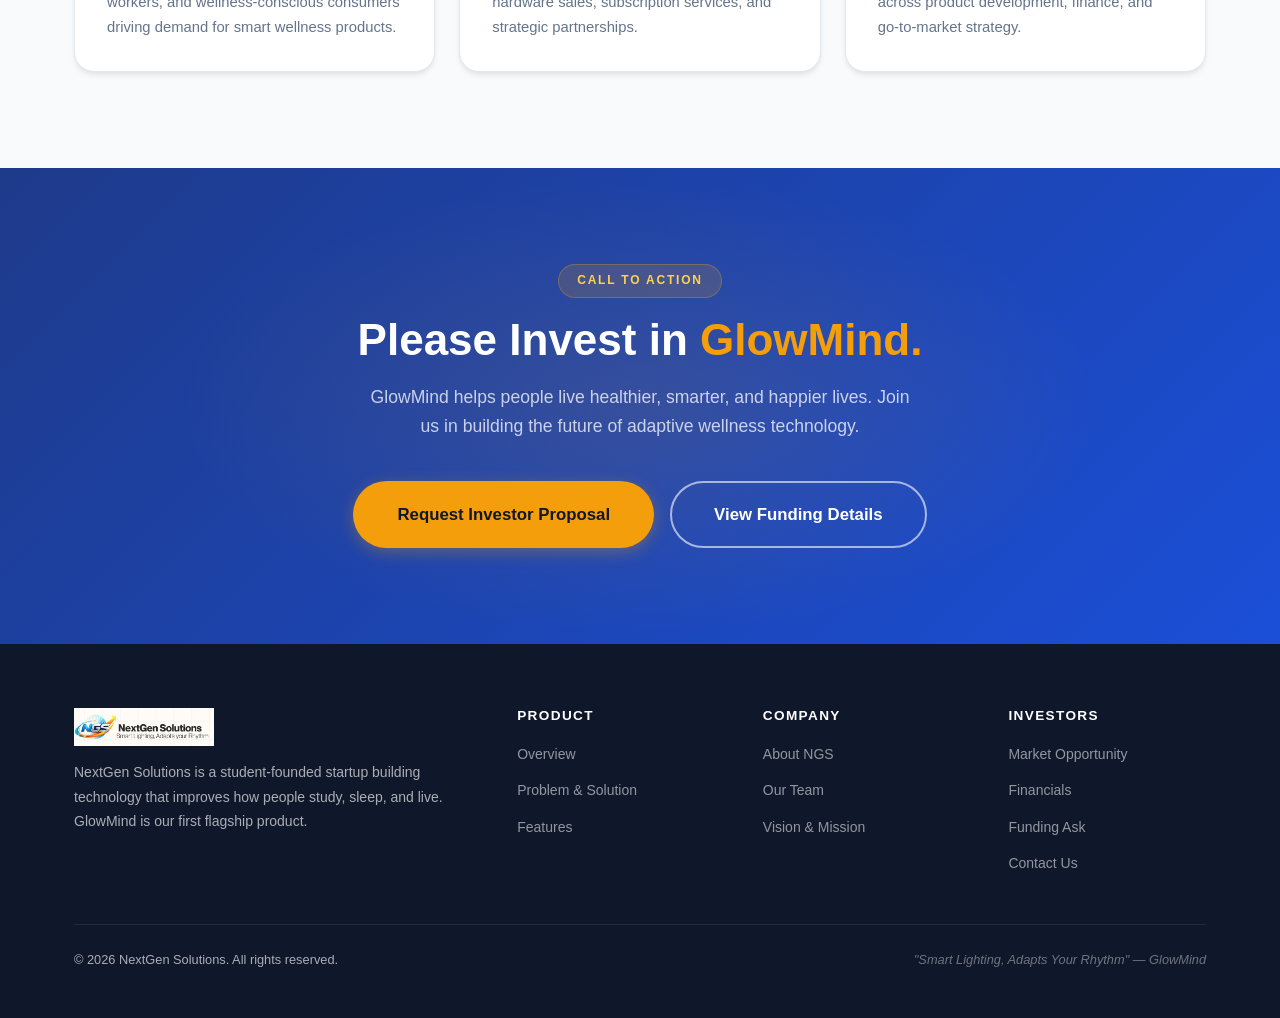
==== commit fbb3861a: "feat: add interactive iPhone app simulation with GlowMind lamp to homepage - Replace static app.png " ====
--- a/index.html
+++ b/index.html
@@ -199,8 +199,64 @@
         <div class="container">
             <div class="two-col">
                 <div class="reveal" style="display:flex;justify-content:center;align-items:center;">
-                    <img src="assets/img/app.png" alt="GlowMind NexSleep App"
-                        style="max-width:280px;width:100%;border-radius:24px;box-shadow:var(--shadow-xl);" />
+                    <div class="app-showcase">
+                        <div class="iphone-frame">
+                            <div class="iphone-notch"></div>
+                            <div class="app-statusbar">
+                                <span class="app-statusbar-time">2:17</span>
+                                <div class="app-statusbar-icons">
+                                    <svg width="15" height="11" viewBox="0 0 15 11" fill="white" opacity="0.9"><rect x="0" y="4" width="3" height="7" rx="1"/><rect x="4" y="2.5" width="3" height="8.5" rx="1"/><rect x="8" y="1" width="3" height="10" rx="1"/><rect x="12" y="0" width="3" height="11" rx="1"/></svg>
+                                    <svg width="16" height="12" viewBox="0 0 16 12" fill="white" opacity="0.9"><path d="M8 2.5C5.5 2.5 3.3 3.5 1.7 5.1L0 3.4C2.1 1.3 4.9 0 8 0s5.9 1.3 8 3.4L14.3 5.1C12.7 3.5 10.5 2.5 8 2.5z"/><path d="M8 6.5c-1.5 0-2.8.6-3.8 1.5L2.8 6.6C4.1 5.3 5.9 4.5 8 4.5s3.9.8 5.2 2.1L11.8 8C10.8 7.1 9.5 6.5 8 6.5z"/><circle cx="8" cy="10.5" r="1.5"/></svg>
+                                    <svg width="22" height="11" viewBox="0 0 22 11" fill="none"><rect x="0.5" y="0.5" width="18" height="10" rx="2.5" stroke="white" stroke-opacity="0.7"/><rect x="2" y="2" width="13" height="7" rx="1.5" fill="white"/><path d="M20 3.5v4c.8-.4 1.3-1.1 1.3-2s-.5-1.6-1.3-2z" fill="white" opacity="0.5"/></svg>
+                                </div>
+                            </div>
+                            <div class="app-body">
+                                <span class="app-brand">NextGen Solutions</span>
+                                <span class="app-title">NexSleep</span>
+                                <span class="app-badge">● Sleep Mode Active</span>
+                                <div class="app-moon-circle">🌙</div>
+                                <div class="app-brightness-section">
+                                    <div class="app-row-label">
+                                        <span>Brightness</span>
+                                        <span class="app-brightness-val" id="brightnessVal">40%</span>
+                                    </div>
+                                    <input type="range" class="app-slider" id="brightnessSlider" min="0" max="100" value="40" />
+                                </div>
+                                <div class="app-wakeup-row">
+                                    <div class="app-wakeup-left">
+                                        <span class="app-wakeup-label">Wake-up Time</span>
+                                        <span class="app-wakeup-time">7:00 AM</span>
+                                    </div>
+                                    <div class="app-toggle"></div>
+                                </div>
+                            </div>
+                            <div class="app-nav">
+                                <div class="app-nav-item active">
+                                    <span class="app-nav-icon">🏠</span>
+                                    <span class="app-nav-label">Home</span>
+                                </div>
+                                <div class="app-nav-item">
+                                    <span class="app-nav-icon">🌙</span>
+                                    <span class="app-nav-label">Sleep</span>
+                                </div>
+                                <div class="app-nav-item">
+                                    <span class="app-nav-icon">⚙️</span>
+                                    <span class="app-nav-label">Settings</span>
+                                </div>
+                                <div class="app-nav-item">
+                                    <span class="app-nav-icon">👤</span>
+                                    <span class="app-nav-label">Profile</span>
+                                </div>
+                            </div>
+                        </div>
+                        <div class="lamp-showcase">
+                            <div class="lamp-container">
+                                <div class="lamp-img" id="lampImg"></div>
+                                <div class="lamp-glow" id="lampGlow"></div>
+                            </div>
+                            <span class="lamp-label">GlowMind</span>
+                        </div>
+                    </div>
                 </div>
                 <div class="two-col-content reveal delay-1">
                     <div class="section-header" style="text-align:left;margin-bottom:28px;">
@@ -367,6 +423,43 @@
     </footer>
 
     <script src="assets/js/script.js"></script>
+    <script>
+        (function () {
+            const slider = document.getElementById('brightnessSlider');
+            const valLabel = document.getElementById('brightnessVal');
+            const lampImg = document.getElementById('lampImg');
+            const lampGlow = document.getElementById('lampGlow');
+
+            if (!slider) return;
+
+            function updateLamp(val) {
+                const pct = val / 100;
+
+                const imgBrightness = 0.5 + pct * 0.55;
+                const imgSaturate = 0.7 + pct * 0.5;
+                lampImg.style.filter = 'brightness(' + imgBrightness + ') saturate(' + imgSaturate + ')';
+
+                const glowOpacity = pct * 0.95;
+                const glowW = 70 + pct * 45;
+                const glowH = 36 + pct * 28;
+                lampGlow.style.width = glowW + 'px';
+                lampGlow.style.height = glowH + 'px';
+                lampGlow.style.background =
+                    'radial-gradient(ellipse, rgba(255,248,190,' + glowOpacity + ') 0%, rgba(255,220,90,' + (glowOpacity * 0.55) + ') 45%, transparent 72%)';
+
+                const fillPct = val + '%';
+                slider.style.background =
+                    'linear-gradient(to right, #F59E0B ' + fillPct + ', rgba(255,255,255,0.15) ' + fillPct + ')';
+                valLabel.textContent = val + '%';
+            }
+
+            slider.addEventListener('input', function () {
+                updateLamp(parseInt(this.value));
+            });
+
+            updateLamp(40);
+        })();
+    </script>
 </body>
 
 </html>
--- a/assets/css/styles.css
+++ b/assets/css/styles.css
@@ -798,6 +798,308 @@
 
 /* ── TWO-COL LAYOUT ── */
 .two-col { display: grid; grid-template-columns: 1fr 1fr; gap: 64px; align-items: center; }
+
+/* ── APP SIMULATION SHOWCASE ── */
+.app-showcase {
+  display: flex;
+  align-items: flex-end;
+  justify-content: center;
+  gap: 20px;
+}
+
+.iphone-frame {
+  width: 260px;
+  flex-shrink: 0;
+  background: #0d0d1a;
+  border-radius: 44px;
+  border: 10px solid #1e1e2e;
+  box-shadow: 0 0 0 2px #333, 0 32px 64px rgba(0,0,0,0.5), inset 0 1px 0 rgba(255,255,255,0.08);
+  overflow: hidden;
+  position: relative;
+  display: flex;
+  flex-direction: column;
+  user-select: none;
+}
+
+.iphone-notch {
+  position: absolute;
+  top: 10px;
+  left: 50%;
+  transform: translateX(-50%);
+  width: 110px;
+  height: 26px;
+  background: #1e1e2e;
+  border-radius: 20px;
+  z-index: 10;
+}
+
+.app-statusbar {
+  display: flex;
+  justify-content: space-between;
+  align-items: center;
+  padding: 14px 20px 6px;
+  padding-top: 42px;
+}
+
+.app-statusbar-time {
+  font-size: 13px;
+  font-weight: 700;
+  color: #fff;
+}
+
+.app-statusbar-icons {
+  display: flex;
+  align-items: center;
+  gap: 5px;
+}
+
+.app-statusbar-icons svg {
+  display: block;
+}
+
+.app-body {
+  flex: 1;
+  padding: 6px 20px 0;
+  display: flex;
+  flex-direction: column;
+  align-items: center;
+  gap: 10px;
+}
+
+.app-brand {
+  font-size: 9px;
+  font-weight: 600;
+  color: rgba(255,255,255,0.4);
+  text-transform: uppercase;
+  letter-spacing: 0.1em;
+}
+
+.app-title {
+  font-size: 22px;
+  font-weight: 800;
+  color: #fff;
+  line-height: 1;
+  margin-top: -2px;
+}
+
+.app-badge {
+  display: inline-flex;
+  align-items: center;
+  gap: 5px;
+  background: rgba(16,185,129,0.15);
+  color: #10B981;
+  font-size: 9px;
+  font-weight: 700;
+  padding: 4px 10px;
+  border-radius: 100px;
+  border: 1px solid rgba(16,185,129,0.3);
+  letter-spacing: 0.03em;
+}
+
+.app-moon-circle {
+  width: 96px;
+  height: 96px;
+  border-radius: 50%;
+  background: radial-gradient(circle at 35% 35%, #1e1b4b 0%, #0d0d2a 100%);
+  border: 1.5px solid rgba(99,102,241,0.25);
+  display: flex;
+  align-items: center;
+  justify-content: center;
+  font-size: 38px;
+  box-shadow: inset 0 0 24px rgba(99,102,241,0.2), 0 4px 16px rgba(0,0,0,0.4);
+  flex-shrink: 0;
+  margin: 2px 0;
+}
+
+.app-brightness-section {
+  width: 100%;
+}
+
+.app-row-label {
+  display: flex;
+  justify-content: space-between;
+  align-items: center;
+  margin-bottom: 8px;
+}
+
+.app-row-label span:first-child {
+  font-size: 11px;
+  font-weight: 600;
+  color: rgba(255,255,255,0.8);
+}
+
+.app-brightness-val {
+  font-size: 11px;
+  font-weight: 700;
+  color: #F59E0B;
+}
+
+.app-slider {
+  -webkit-appearance: none;
+  appearance: none;
+  width: 100%;
+  height: 5px;
+  border-radius: 3px;
+  outline: none;
+  cursor: pointer;
+  background: linear-gradient(to right, #F59E0B 40%, rgba(255,255,255,0.15) 40%);
+}
+
+.app-slider::-webkit-slider-thumb {
+  -webkit-appearance: none;
+  appearance: none;
+  width: 16px;
+  height: 16px;
+  border-radius: 50%;
+  background: #F59E0B;
+  cursor: pointer;
+  box-shadow: 0 0 8px rgba(245,158,11,0.9);
+}
+
+.app-slider::-moz-range-thumb {
+  width: 16px;
+  height: 16px;
+  border-radius: 50%;
+  background: #F59E0B;
+  cursor: pointer;
+  box-shadow: 0 0 8px rgba(245,158,11,0.9);
+  border: none;
+}
+
+.app-wakeup-row {
+  display: flex;
+  justify-content: space-between;
+  align-items: center;
+  width: 100%;
+  padding: 8px 0;
+  border-top: 1px solid rgba(255,255,255,0.07);
+}
+
+.app-wakeup-left {
+  display: flex;
+  flex-direction: column;
+  gap: 2px;
+}
+
+.app-wakeup-label {
+  font-size: 10px;
+  color: rgba(255,255,255,0.45);
+  font-weight: 500;
+}
+
+.app-wakeup-time {
+  font-size: 15px;
+  font-weight: 700;
+  color: #fff;
+}
+
+.app-toggle {
+  position: relative;
+  width: 36px;
+  height: 20px;
+  background: #3B82F6;
+  border-radius: 10px;
+  cursor: pointer;
+  flex-shrink: 0;
+}
+
+.app-toggle::after {
+  content: '';
+  position: absolute;
+  top: 3px;
+  right: 3px;
+  width: 14px;
+  height: 14px;
+  background: #fff;
+  border-radius: 50%;
+}
+
+.app-nav {
+  display: flex;
+  justify-content: space-around;
+  align-items: center;
+  padding: 10px 0 14px;
+  border-top: 1px solid rgba(255,255,255,0.07);
+  background: rgba(10,10,26,0.98);
+  margin-top: auto;
+}
+
+.app-nav-item {
+  display: flex;
+  flex-direction: column;
+  align-items: center;
+  gap: 3px;
+  cursor: pointer;
+  opacity: 0.4;
+  transition: opacity 0.2s;
+}
+
+.app-nav-item.active { opacity: 1; color: #F59E0B; }
+.app-nav-item.active .app-nav-icon { filter: none; }
+
+.app-nav-icon {
+  font-size: 17px;
+  line-height: 1;
+}
+
+.app-nav-label {
+  font-size: 8px;
+  color: rgba(255,255,255,0.6);
+  font-weight: 500;
+}
+
+.app-nav-item.active .app-nav-label { color: #F59E0B; }
+
+/* ── LAMP SHOWCASE ── */
+.lamp-showcase {
+  display: flex;
+  flex-direction: column;
+  align-items: center;
+  flex-shrink: 0;
+}
+
+.lamp-container {
+  position: relative;
+  width: 130px;
+  height: 195px;
+}
+
+.lamp-img {
+  width: 130px;
+  height: 195px;
+  background-image: url('../img/lamp.png');
+  background-size: contain;
+  background-position: center center;
+  background-repeat: no-repeat;
+  position: relative;
+  z-index: 2;
+  transition: filter 0.5s ease;
+  filter: brightness(0.5) saturate(0.7);
+}
+
+.lamp-glow {
+  position: absolute;
+  top: 2px;
+  left: 50%;
+  transform: translateX(calc(-50% - 15px));
+  width: 80px;
+  height: 44px;
+  background: radial-gradient(ellipse, rgba(255,245,180,0) 0%, transparent 70%);
+  mix-blend-mode: screen;
+  transition: all 0.5s ease;
+  z-index: 3;
+  pointer-events: none;
+}
+
+.lamp-label {
+  font-size: 10px;
+  font-weight: 600;
+  color: var(--text-light);
+  margin-top: 6px;
+  text-transform: uppercase;
+  letter-spacing: 0.1em;
+  text-align: center;
+}
 .two-col.reverse { direction: rtl; }
 .two-col.reverse > * { direction: ltr; }
 .two-col-content h2 { margin-bottom: 20px; }
